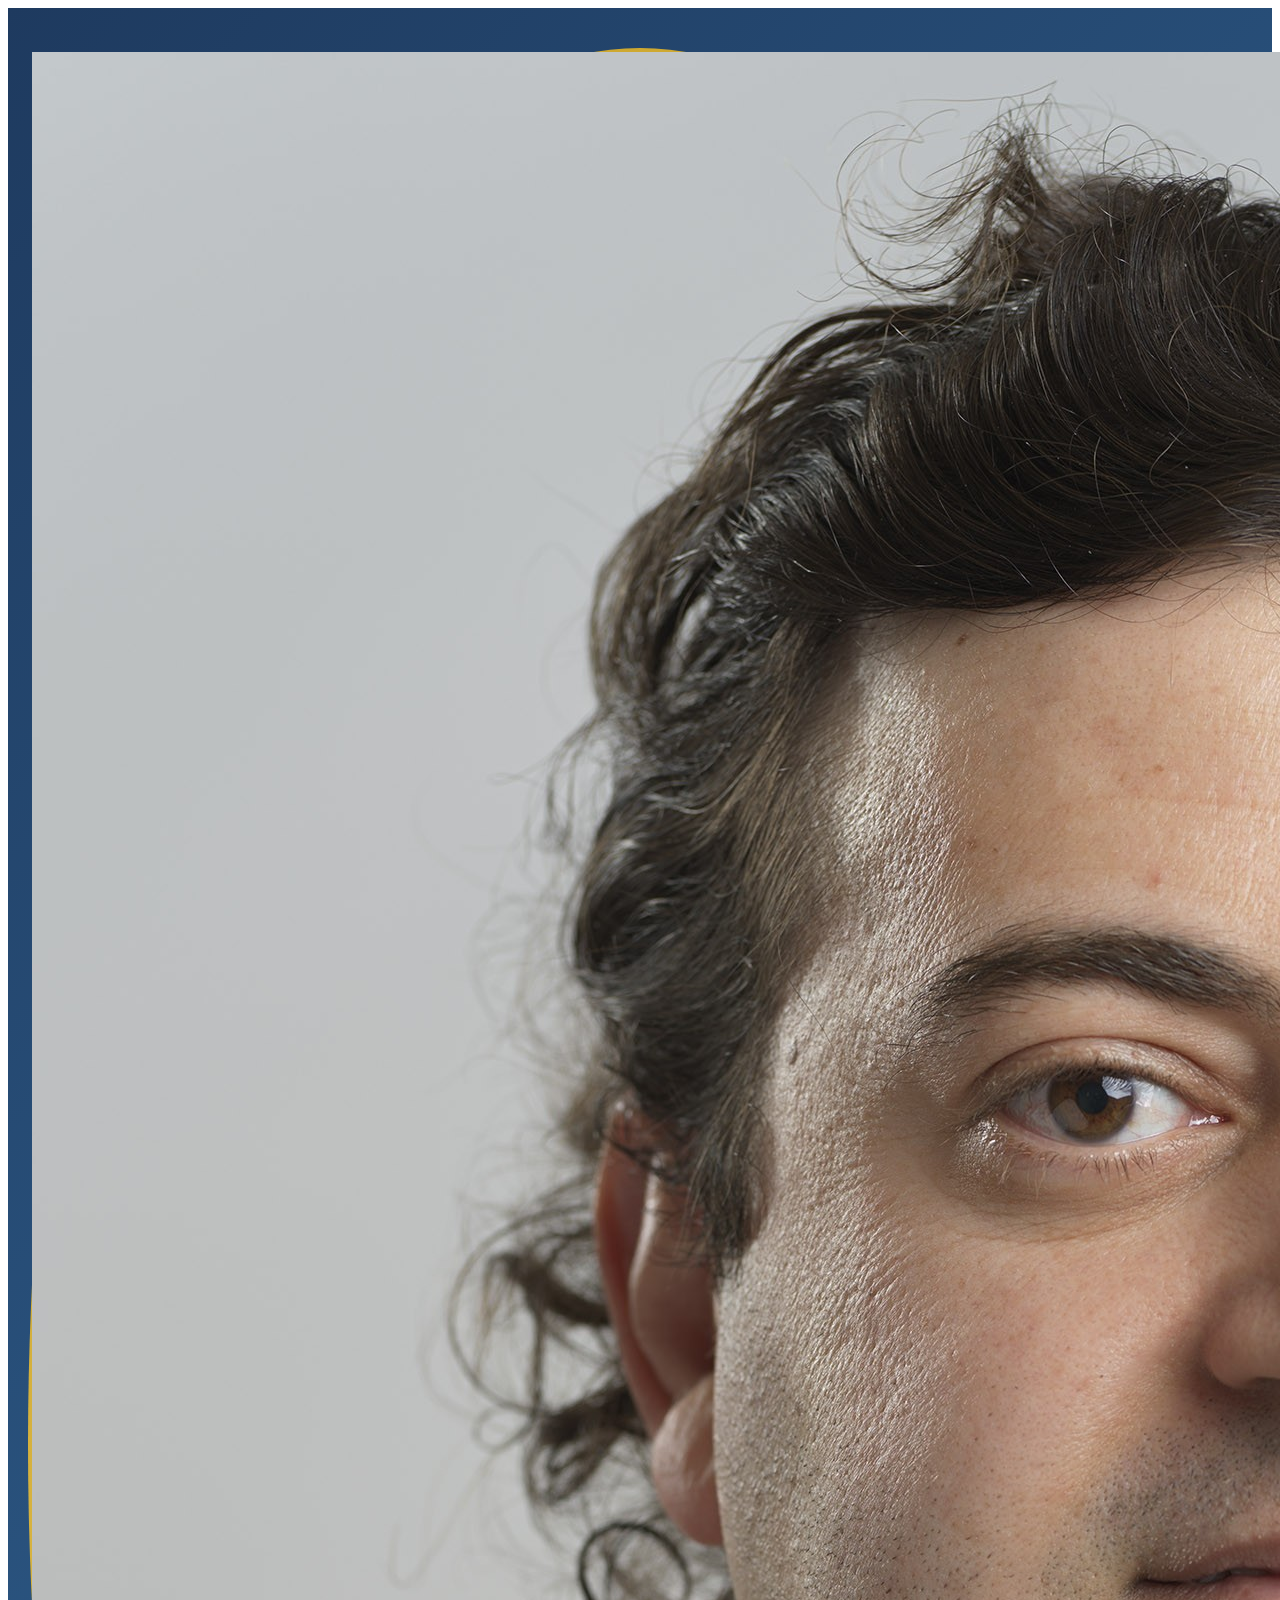
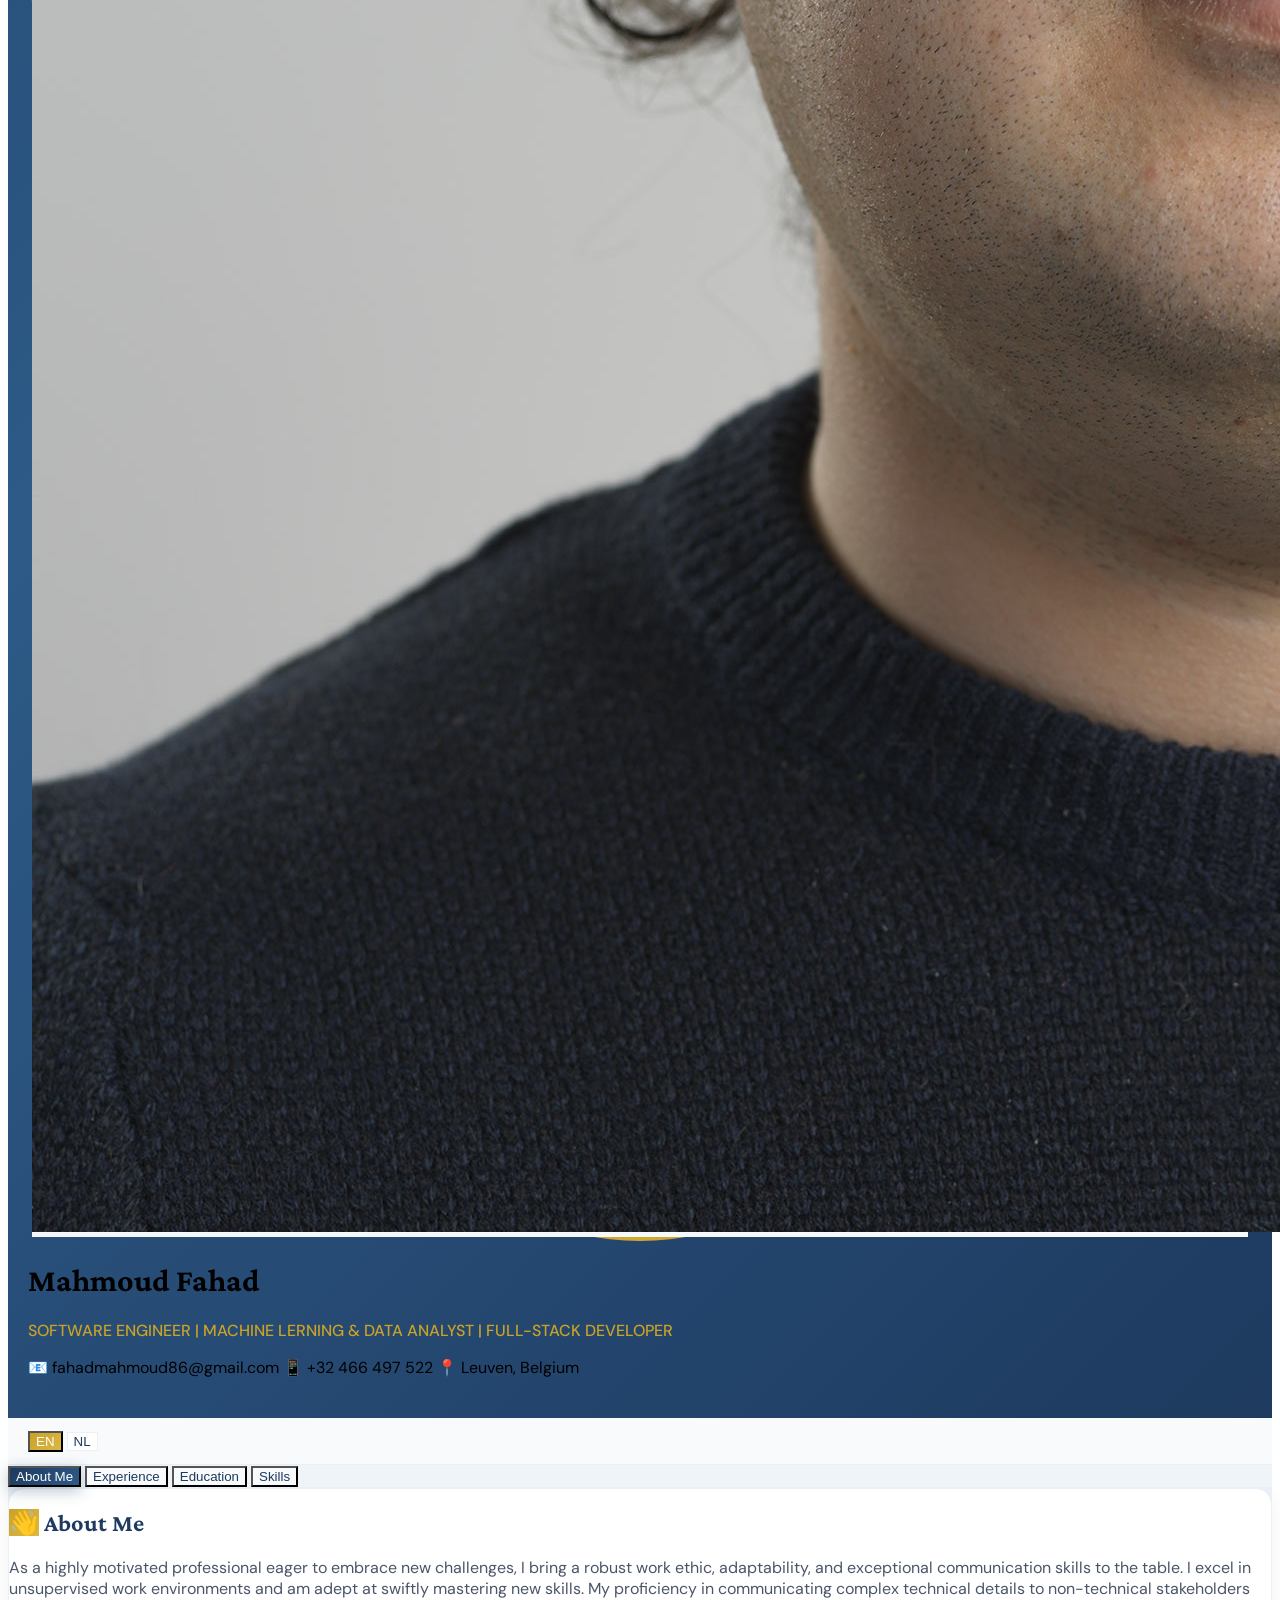
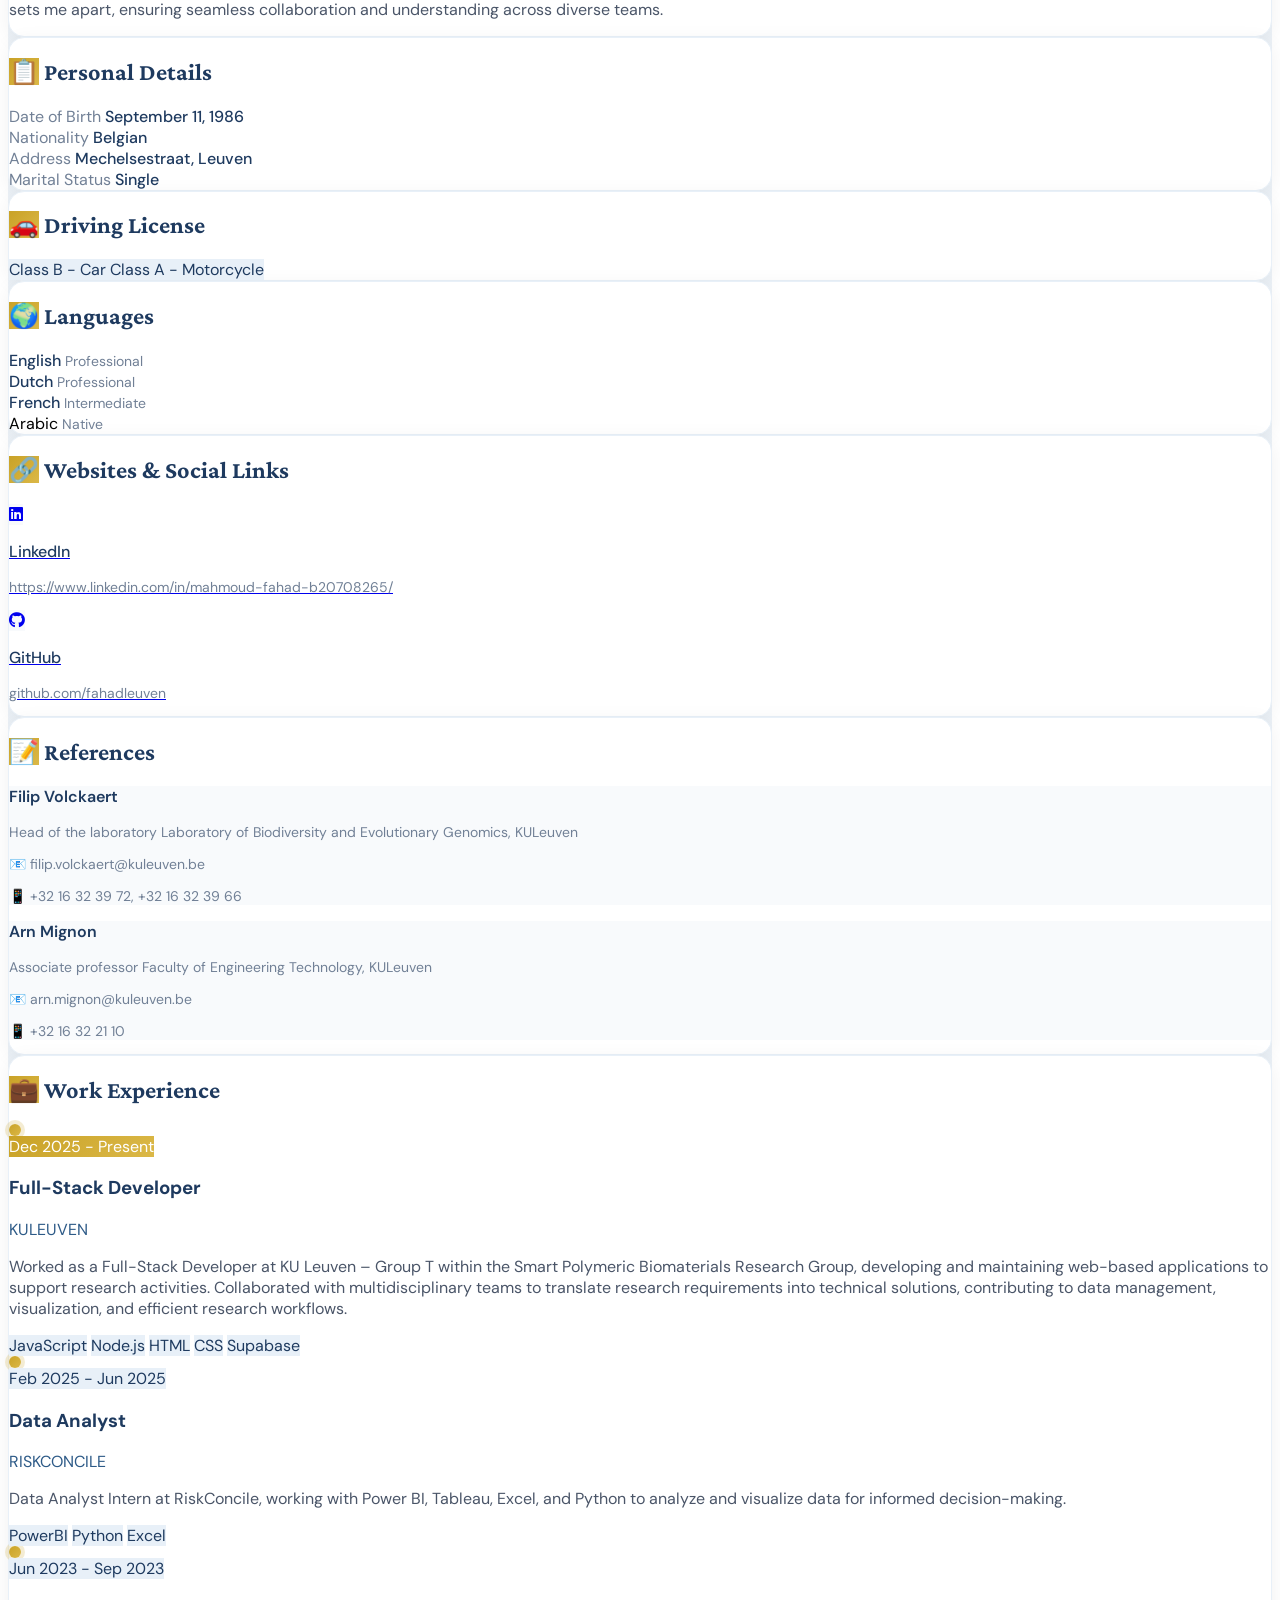
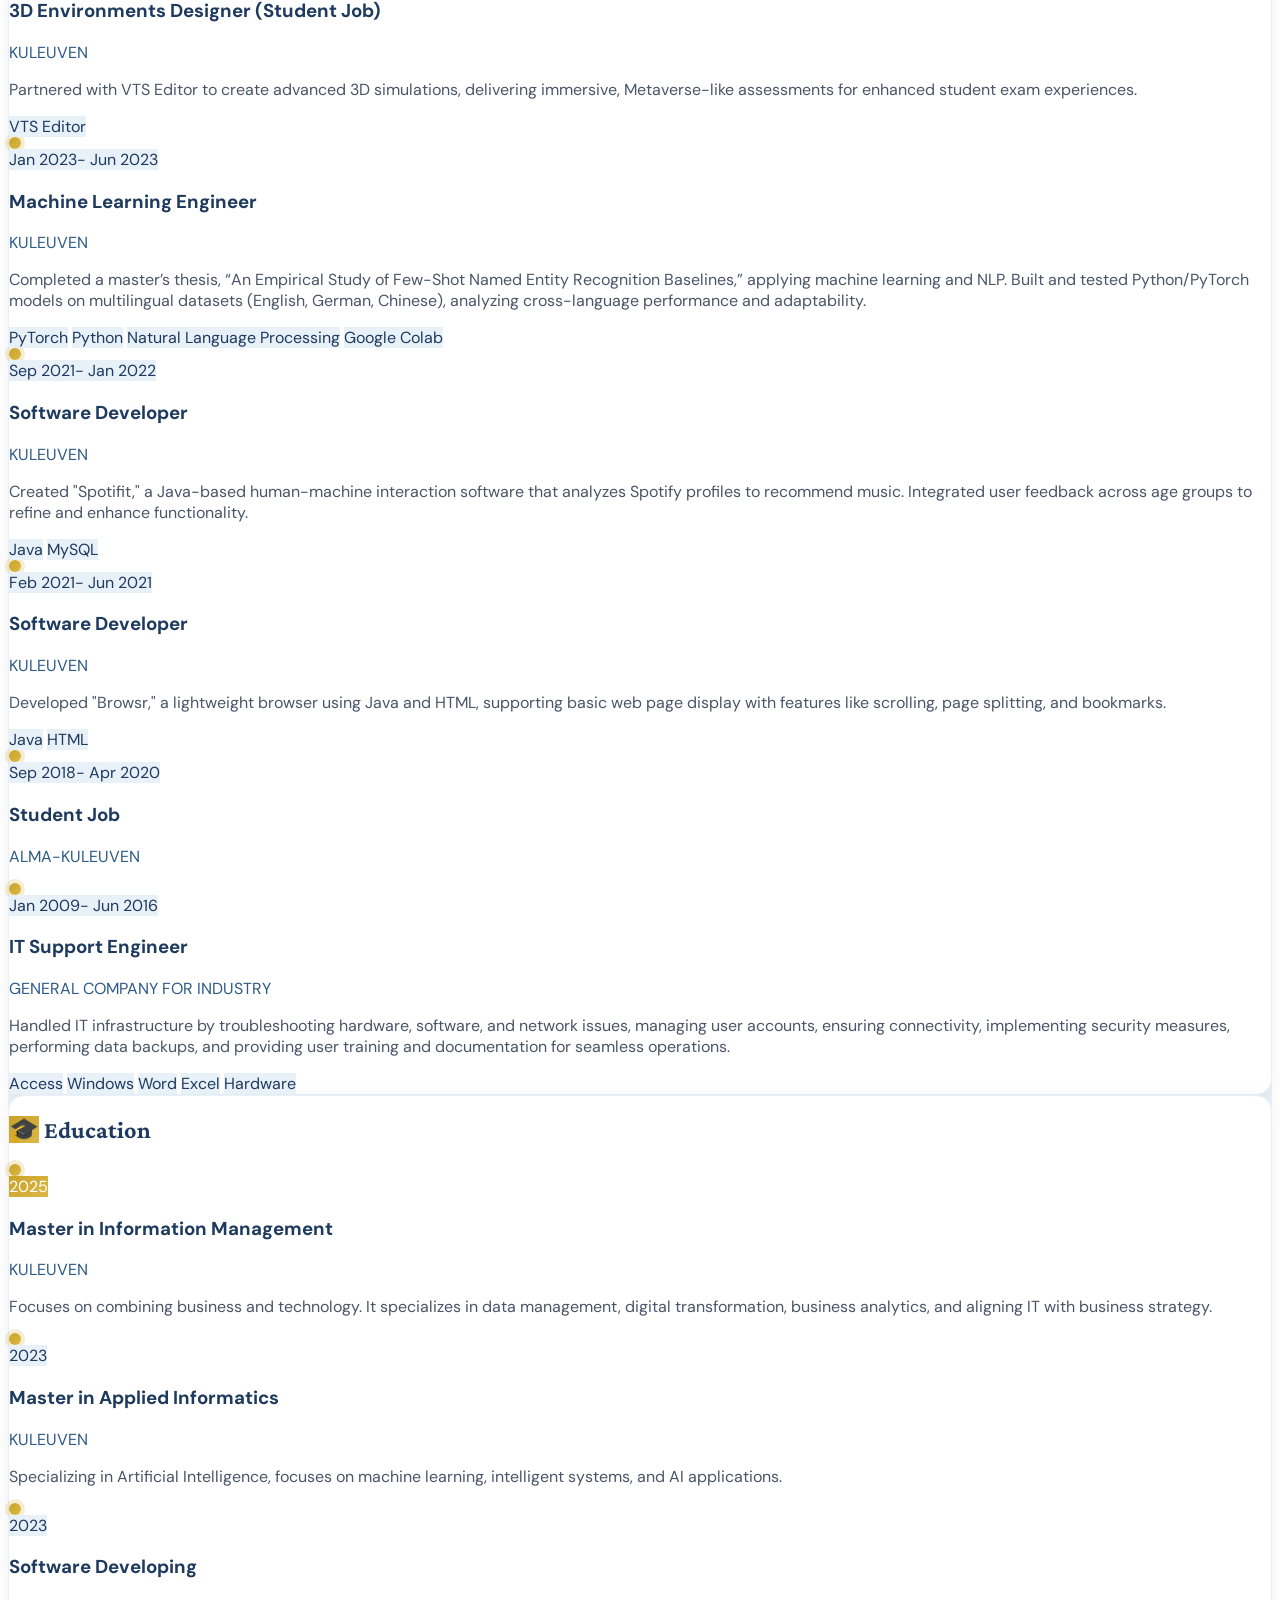
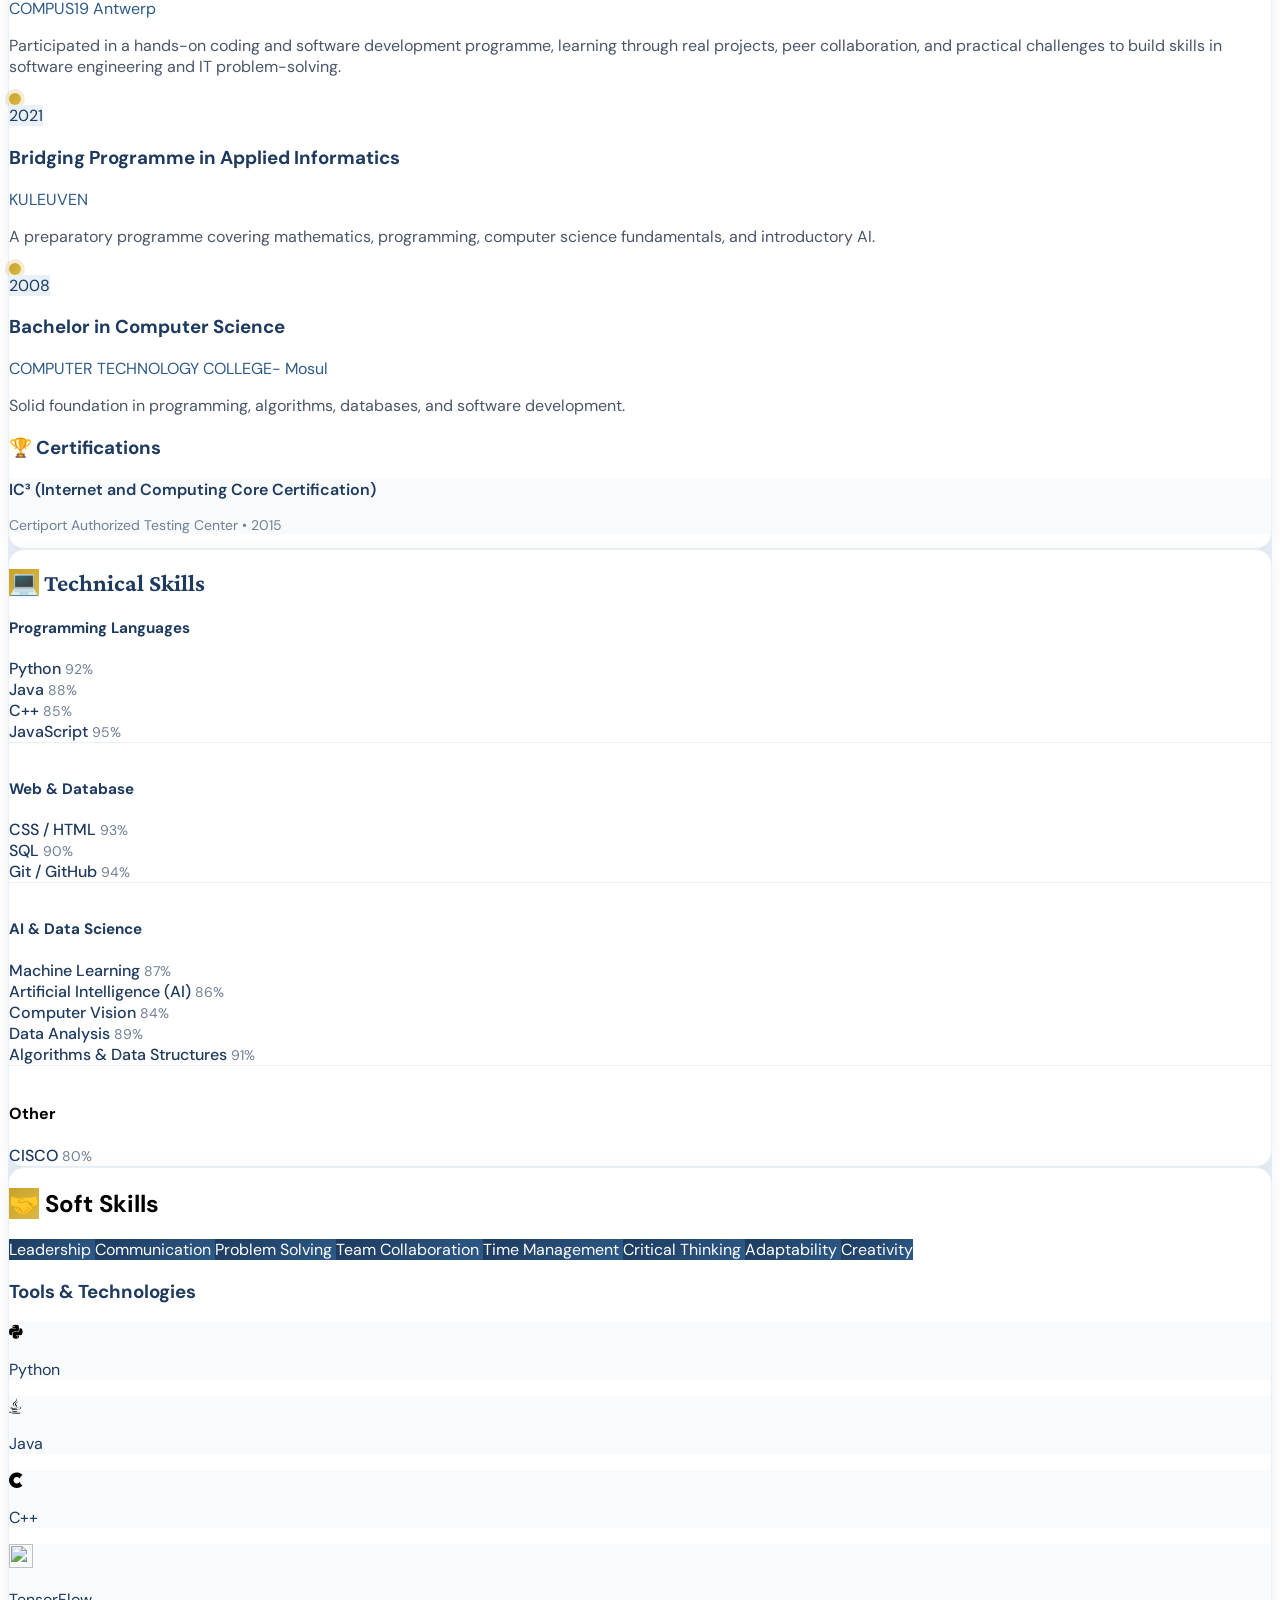
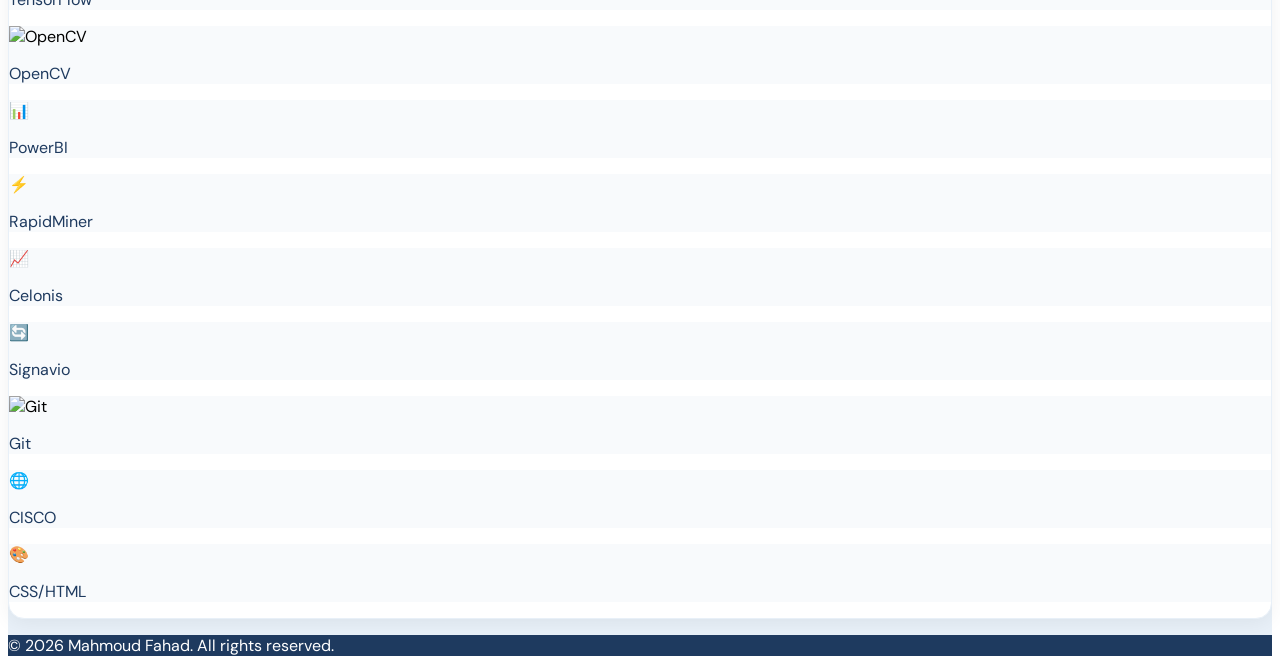
==== index.html @ dcaeb008 "name changed" ====
<!doctype html>
<html lang="en" class="h-full">
 <head>
  <meta charset="UTF-8">
  <meta name="viewport" content="width=device-width, initial-scale=1.0">
  <title>Mahmoud Fahad- CV</title>
  <script src="https://cdn.tailwindcss.com/3.4.17"></script>
  <!-- <script src="/_sdk/element_sdk.js"></script> -->
  <link href="https://cdnjs.cloudflare.com/ajax/libs/font-awesome/6.4.0/css/all.min.css" rel="stylesheet">
  <link rel="stylesheet" href="https://cdnjs.cloudflare.com/ajax/libs/font-awesome/6.5.0/css/all.min.css">
  <link href="https://fonts.googleapis.com/css2?family=Crimson+Pro:wght@400;500;600;700&amp;family=DM+Sans:wght@400;500;600;700&amp;display=swap" rel="stylesheet">
  <style>
    .tab-active {
      background: linear-gradient(135deg, #1e3a5f 0%, #2d5a87 100%);
      color: white;
      box-shadow: 0 4px 15px rgba(30, 58, 95, 0.3);
    }
    .tab-inactive {
      background: #f8fafc;
      color: #1e3a5f;
    }
    .tab-inactive:hover {
      background: #e8f0f8;
    }
    .section-card {
      background: white;
      border-radius: 16px;
      box-shadow: 0 4px 20px rgba(0, 0, 0, 0.06);
      border: 1px solid #e8f0f8;
    }
    .timeline-dot {
      width: 12px;
      height: 12px;
      background: linear-gradient(135deg, #c9a227 0%, #dbb847 100%);
      border-radius: 50%;
      box-shadow: 0 0 0 4px rgba(201, 162, 39, 0.2);
    }
    .skill-bar {
      background: linear-gradient(90deg, #1e3a5f 0%, #2d5a87 100%);
      border-radius: 10px;
      transition: width 0.8s ease;
    }
    .profile-ring {
      background: linear-gradient(135deg, #c9a227 0%, #dbb847 50%, #c9a227 100%);
      padding: 4px;
      border-radius: 50%;
    }
  </style>
  <style>body { box-sizing: border-box; }</style>
  <!-- <script src="/_sdk/data_sdk.js" type="text/javascript"></script> -->
 </head>
 <body class="h-full" style="font-family: 'DM Sans', sans-serif;">
  <div id="app-wrapper" class="h-full w-full overflow-auto" style="background: linear-gradient(180deg, #f0f4f8 0%, #e8f0f8 100%);">
   <!-- Header Section -->
   <header class="w-full" style="background: linear-gradient(135deg, #1e3a5f 0%, #2d5a87 50%, #1e3a5f 100%); padding: 40px 20px;">
    <div class="max-w-5xl mx-auto flex flex-col md:flex-row items-center gap-8">
     <!-- Profile Picture -->
     <div class="profile-ring flex-shrink-0">
      <div id="profile-picture" class="w-44 h-44 rounded-full flex items-center justify-center text-5xl" style="background: linear-gradient(135deg, #e8f0f8 0%, #f8fafc 100%);">
       <img src="images/Mahmoud Fahad.jpg" alt="Profile Picture" class="w-44 h-44 object-cover rounded-full">
      </div>
     </div><!-- Name and Title -->
     <div class="text-center md:text-left">
      <h1 id="display-name" class="text-4xl md:text-5xl font-bold text-white mb-2" style="font-family: 'Crimson Pro', serif;">Mahmoud Fahad</h1>
      <p id="display-title" class="text-xl" style="color: #c9a227; font-weight: 500;">SOFTWARE ENGINEER | MACHINE LERNING & DATA
ANALYST | FULL-STACK DEVELOPER</p>
      <div class="flex flex-wrap justify-center md:justify-start gap-4 mt-4">
       <span class="flex items-center gap-2 text-white/80 text-sm"> <span>📧</span> fahadmahmoud86@gmail.com </span> <span class="flex items-center gap-2 text-white/80 text-sm"> <span>📱</span> +32 466 497 522 </span> <span class="flex items-center gap-2 text-white/80 text-sm"> <span>📍</span> Leuven, Belgium </span>
      </div>
     </div>
    </div>
   </header><!-- Language Selector -->
   <div class="w-full" style="background: #f8fafc; padding: 12px 20px; border-bottom: 1px solid #e8f0f8;">
    <div class="max-w-5xl mx-auto flex justify-end gap-2">
     <button onclick="setLanguage('en')" id="lang-en" class="px-3 py-1 rounded-full text-xs font-semibold transition-all" style="background: linear-gradient(135deg, #c9a227 0%, #dbb847 100%); color: white;"> EN </button> <button onclick="setLanguage('nl')" id="lang-nl" class="px-3 py-1 rounded-full text-xs font-semibold transition-all" style="background: white; color: #1e3a5f; border: 1px solid #e8f0f8;"> NL </button>
    </div>
   </div>
   <nav class="w-full sticky top-0 z-10" style="background: rgba(240, 244, 248, 0.95); backdrop-filter: blur(10px); border-bottom: 1px solid #e8f0f8;">
    <div class="max-w-5xl mx-auto px-4 py-3">
     <div class="flex flex-wrap justify-center gap-2">
      <button onclick="showTab('about')" id="tab-about" class="tab-active px-4 py-2 rounded-full text-sm font-semibold transition-all duration-300"><span class="tab-text">About Me</span></button> <button onclick="showTab('experience')" id="tab-experience" class="tab-inactive px-4 py-2 rounded-full text-sm font-semibold transition-all duration-300"><span class="tab-text">Experience</span></button> <button onclick="showTab('education')" id="tab-education" class="tab-inactive px-4 py-2 rounded-full text-sm font-semibold transition-all duration-300"><span class="tab-text">Education</span></button> <button onclick="showTab('skills')" id="tab-skills" class="tab-inactive px-4 py-2 rounded-full text-sm font-semibold transition-all duration-300"><span class="tab-text">Skills</span></button>
     </div>
    </div>
   </nav><!-- Main Content -->
   <main class="max-w-5xl mx-auto px-4 py-8">
    <!-- About Me Tab -->
    <div id="content-about" class="tab-content">
     <div class="grid md:grid-cols-2 gap-6">
      <!-- About Me Card -->
      <div class="section-card p-6">
       <h2 class="text-2xl font-bold mb-4 flex items-center gap-3" style="color: #1e3a5f; font-family: 'Crimson Pro', serif;"><span class="w-10 h-10 rounded-full flex items-center justify-center text-lg" style="background: linear-gradient(135deg, #c9a227 0%, #dbb847 100%);">👋</span> <span data-translate="aboutMeHeading">About Me</span></h2>
       <p id="display-about" data-translate="aboutParagraph" class="leading-relaxed" style="color: #4a5568;">As a highly motivated
professional eager to
embrace new
challenges, I bring a
robust work ethic,
adaptability, and
exceptional
communication skills
to the table. I excel
in unsupervised work
environments and am
adept at swiftly
mastering new skills.
My proficiency in
communicating complex
technical details to
non-technical
stakeholders sets me
apart, ensuring
seamless
collaboration and
understanding across
diverse teams.</p>
      </div><!-- Personal Details Card -->
      <div class="section-card p-6">
       <h2 class="text-2xl font-bold mb-4 flex items-center gap-3" style="color: #1e3a5f; font-family: 'Crimson Pro', serif;"><span class="w-10 h-10 rounded-full flex items-center justify-center text-lg" style="background: linear-gradient(135deg, #c9a227 0%, #dbb847 100%);">📋</span> <span data-translate="personalDetails">Personal Details</span></h2>
       <div class="space-y-3">
        <div class="flex justify-between py-2 border-b" style="border-color: #e8f0f8;">
         <span style="color: #718096;" data-translate="dateOfBirth">Date of Birth</span> <span style="color: #1e3a5f; font-weight: 500;">September 11, 1986</span>
        </div>
        <div class="flex justify-between py-2 border-b" style="border-color: #e8f0f8;">
         <span style="color: #718096;" data-translate="nationality">Nationality</span> <span data-translate="belgian" style="color: #1e3a5f; font-weight: 500;">Belgian</span>
        </div>
        <div class="flex justify-between py-2 border-b" style="border-color: #e8f0f8;">
         <span style="color: #718096;" data-translate="address">Address</span> <span style="color: #1e3a5f; font-weight: 500;">Mechelsestraat, Leuven</span>
        </div>
        <div class="flex justify-between py-2">
         <span style="color: #718096;" data-translate="maritalStatus">Marital Status</span> <span data-translate="single" style="color: #1e3a5f; font-weight: 500;">Single</span>
        </div>
       </div>
      </div><!-- Driving License Card -->
      <div class="section-card p-6">
       <h2 class="text-2xl font-bold mb-4 flex items-center gap-3" style="color: #1e3a5f; font-family: 'Crimson Pro', serif;"><span class="w-10 h-10 rounded-full flex items-center justify-center text-lg" style="background: linear-gradient(135deg, #c9a227 0%, #dbb847 100%);">🚗</span> <span data-translate="drivingLicense">Driving License</span></h2>
       <div class="flex flex-wrap gap-3">
        <span class="px-4 py-2 rounded-full text-sm font-medium" style="background: #e8f0f8; color: #1e3a5f;" data-translate="classB"> Class B - Car </span> <span class="px-4 py-2 rounded-full text-sm font-medium" style="background: #e8f0f8; color: #1e3a5f;" data-translate="classA"> Class A - Motorcycle </span>
       </div>
      </div><!-- Languages Card -->
      <div class="section-card p-6">
       <h2 class="text-2xl font-bold mb-4 flex items-center gap-3" style="color: #1e3a5f; font-family: 'Crimson Pro', serif;"><span class="w-10 h-10 rounded-full flex items-center justify-center text-lg" style="background: linear-gradient(135deg, #c9a227 0%, #dbb847 100%);">🌍</span> <span data-translate="languages">Languages</span></h2>
       <div class="space-y-4">
        <div>
         <div class="flex justify-between mb-1">
          <span data-translate="english" style="color: #1e3a5f; font-weight: 500;">English</span> <span style="color: #718096; font-size: 0.875rem;" data-translate="professional">Professional</span>
         </div>
         <div class="w-full h-2 rounded-full" style="background: #e8f0f8;">
          <div class="skill-bar h-full" style="width: 100%;"></div>
         </div>
        </div>
        <div>
         <div class="flex justify-between mb-1">
          <span data-translate="dutch" style="color: #1e3a5f; font-weight: 500;">Dutch</span> <span style="color: #718096; font-size: 0.875rem;" data-translate="professional">Professional</span>
         </div>
         <div class="w-full h-2 rounded-full" style="background: #e8f0f8;">
          <div class="skill-bar h-full" style="width: 100%;"></div>
         </div>
        </div>
        <div>
         <div class="flex justify-between mb-1">
          <span data-translate="french" style="color: #1e3a5f; font-weight: 500;">French</span> <span style="color: #718096; font-size: 0.875rem;" data-translate="intermediate">Intermediate</span>
         </div>
         <div class="w-full h-2 rounded-full" style="background: #e8f0f8;">
          <div class="skill-bar h-full" style="width: 60%;"></div>
         </div>
        </div>
        <div>
         <div class="flex justify-between mb-1">
          <span data-translate="arabic"="color: #1e3a5f; font-weight: 500;">Arabic</span> <span style="color: #718096; font-size: 0.875rem;" data-translate="native">Native</span>
         </div>
         <div class="w-full h-2 rounded-full" style="background: #e8f0f8;">
          <div class="skill-bar h-full" style="width: 100%;"></div>
         </div>
        </div>
       </div>
      </div><!-- Social Links Card -->
      <div class="section-card p-6">
       <h2 class="text-2xl font-bold mb-4 flex items-center gap-3" style="color: #1e3a5f; font-family: 'Crimson Pro', serif;"><span class="w-10 h-10 rounded-full flex items-center justify-center text-lg" style="background: linear-gradient(135deg, #c9a227 0%, #dbb847 100%);">🔗</span> <span data-translate="websites">Websites &amp; Social Links</span></h2>
       <div class="space-y-3">
        <a href="https://www.linkedin.com/in/mahmoud-fahad-b20708265/" class="flex items-center gap-3 p-3 rounded-lg transition-all hover:translate-x-2" style="background: #f8fafc;"> <span class="text-2xl"><i class="fa-brands fa-linkedin"></i></span>
         <div>
          <p style="color: #1e3a5f; font-weight: 500;" data-translate="linkedin">LinkedIn</p>
           <p style="color: #718096; font-size: 0.875rem;">https://www.linkedin.com/in/mahmoud-fahad-b20708265/</p>
         </div><a href="https://github.com/fahadleuven" class="flex items-center gap-3 p-3 rounded-lg transition-all hover:translate-x-2" style="background: #f8fafc;"> <span class="text-2xl"><i class="fa-brands fa-github"></i></span>
         <div>
          <p style="color: #1e3a5f; font-weight: 500;" data-translate="github">GitHub</p>
          <p style="color: #718096; font-size: 0.875rem;">github.com/fahadleuven</p>
         </div></a> 
         <!-- <a href="#" class="flex items-center gap-3 p-3 rounded-lg transition-all hover:translate-x-2" style="background: #f8fafc;"> <span class="text-2xl">🌐</span>
         <div>
          <p style="color: #1e3a5f; font-weight: 500;" data-translate="portfolio">Portfolio</p>
          <p style="color: #718096; font-size: 0.875rem;">www.yourportfolio.com</p>
         </div></a> -->
       </div>
      </div><!-- References Card -->
      <div class="section-card p-6">
       <h2 class="text-2xl font-bold mb-4 flex items-center gap-3" style="color: #1e3a5f; font-family: 'Crimson Pro', serif;"><span class="w-10 h-10 rounded-full flex items-center justify-center text-lg" style="background: linear-gradient(135deg, #c9a227 0%, #dbb847 100%);">📝</span> <span data-translate="references">References</span></h2>
       <div class="space-y-4">
        <div class="p-4 rounded-lg" style="background: #f8fafc;">
         <p style="color: #1e3a5f; font-weight: 600;">Filip Volckaert</p>
         <p style="color: #718096; font-size: 0.875rem;">Head of the laboratory
Laboratory of Biodiversity and Evolutionary Genomics, KULeuven</p>
         <p style="color: #718096; font-size: 0.875rem;">📧 filip.volckaert@kuleuven.be</p>
         <p style="color: #718096; font-size: 0.875rem;">📱  +32 16 32 39 72, +32 16 32 39 66</p>
        </div>
        <div class="p-4 rounded-lg" style="background: #f8fafc;">
         <p style="color: #1e3a5f; font-weight: 600;">Arn Mignon</p>
         <p style="color: #718096; font-size: 0.875rem;">Associate professor Faculty of Engineering Technology, KULeuven</p>
         <p style="color: #718096; font-size: 0.875rem;">📧 arn.mignon@kuleuven.be</p>
         <p style="color: #718096; font-size: 0.875rem;">📱 +32 16 32 21 10</p>
        </div>
       </div>
      </div>
     </div>
    </div>
    <!-- Experience Tab -->
<div id="content-experience" class="tab-content hidden">
  <div class="section-card p-6">

    <h2 class="text-2xl font-bold mb-6 flex items-center gap-3" 
        style="color: #1e3a5f; font-family: 'Crimson Pro', serif;">
      <span class="w-10 h-10 rounded-full flex items-center justify-center text-lg" 
            style="background: linear-gradient(135deg, #c9a227 0%, #dbb847 100%);">💼</span>
      <span data-translate="workExperience">Work Experience</span>
    </h2>

    <div class="space-y-8">

      <!-- Experience Item 1 -->
      <div class="relative pl-8 border-l-2" style="border-color: #e8f0f8;">
        <div class="timeline-dot absolute -left-[7px] top-0"></div>

        <div class="mb-2">
          <span data-translate="present"="px-3 py-1 rounded-full text-xs font-medium"
                style="background: linear-gradient(135deg, #c9a227 0%, #dbb847 100%); color: white;">
            Dec 2025 - Present
          </span>
        </div>

        <h3 class="text-xl font-bold" style="color: #1e3a5f;">Full-Stack Developer</h3>
        <p class="font-medium mb-2" style="color: #2d5a87;">KULEUVEN</p>

        <p class="leading-relaxed" data-translate="experience1" style="color: #4a5568;">
          Worked as a Full-Stack Developer at KU Leuven – Group T within the Smart
          Polymeric Biomaterials Research Group, developing and maintaining
          web-based applications to support research activities. Collaborated
          with multidisciplinary teams to translate research requirements into
          technical solutions, contributing to data management, visualization,
          and efficient research workflows.
        </p>

        <div class="flex flex-wrap gap-2 mt-3">
          <span class="px-3 py-1 rounded-full text-xs" style="background:#e8f0f8;color:#1e3a5f;">JavaScript</span>
          <span class="px-3 py-1 rounded-full text-xs" style="background:#e8f0f8;color:#1e3a5f;">Node.js</span>
          <span class="px-3 py-1 rounded-full text-xs" style="background:#e8f0f8;color:#1e3a5f;">HTML</span>
          <span class="px-3 py-1 rounded-full text-xs" style="background:#e8f0f8;color:#1e3a5f;">CSS</span>
          <span class="px-3 py-1 rounded-full text-xs" style="background:#e8f0f8;color:#1e3a5f;">Supabase</span>
        </div>
      </div>

      <!-- Experience Item 2 -->
      <div class="relative pl-8 border-l-2" style="border-color: #e8f0f8;">
        <div class="timeline-dot absolute -left-[7px] top-0"></div>

        <div class="mb-2">
          <span class="px-3 py-1 rounded-full text-xs font-medium"
                style="background:#e8f0f8;color:#1e3a5f;">
            Feb 2025 - Jun 2025
          </span>
        </div>

        <h3 class="text-xl font-bold" style="color: #1e3a5f;">Data Analyst</h3>
        <p class="font-medium mb-2" style="color: #2d5a87;">RISKCONCILE</p>

        <p class="leading-relaxed" data-translate="experience2" style="color: #4a5568;">
          Data Analyst Intern at RiskConcile, working with Power BI, Tableau,
          Excel, and Python to analyze and visualize data for informed
          decision-making.
        </p>

        <div class="flex flex-wrap gap-2 mt-3">
          <span class="px-3 py-1 rounded-full text-xs" style="background:#e8f0f8;color:#1e3a5f;">PowerBI</span>
          <span class="px-3 py-1 rounded-full text-xs" style="background:#e8f0f8;color:#1e3a5f;">Python</span>
          <span class="px-3 py-1 rounded-full text-xs" style="background:#e8f0f8;color:#1e3a5f;">Excel</span>
        </div>
      </div>

      <!-- Experience Item 3 -->
      <div class="relative pl-8 border-l-2" style="border-color: #e8f0f8;">
        <div class="timeline-dot absolute -left-[7px] top-0"></div>

        <div class="mb-2">
          <span class="px-3 py-1 rounded-full text-xs font-medium"
                style="background:#e8f0f8;color:#1e3a5f;">
            Jun 2023 - Sep 2023
          </span>
        </div>

        <h3 class="text-xl font-bold" style="color: #1e3a5f;">
          3D Environments Designer (Student Job)
        </h3>
        <p class="font-medium mb-2" style="color: #2d5a87;">KULEUVEN</p>

        <p class="leading-relaxed" data-translate="experience3" style="color: #4a5568;">
          Partnered with VTS Editor to create advanced 3D simulations,
          delivering immersive, Metaverse-like assessments for enhanced
          student exam experiences.
        </p>

        <div class="flex flex-wrap gap-2 mt-3">
          <span class="px-3 py-1 rounded-full text-xs" style="background:#e8f0f8;color:#1e3a5f;">VTS Editor</span>
        </div>
      </div>

      <!-- Experience Item 4 -->
      <div class="relative pl-8 border-l-2" style="border-color: #e8f0f8;">
        <div class="timeline-dot absolute -left-[7px] top-0"></div>

        <div class="mb-2">
          <span class="px-3 py-1 rounded-full text-xs font-medium"
                style="background:#e8f0f8;color:#1e3a5f;">
            Jan 2023- Jun 2023
          </span>
        </div>

        <h3 class="text-xl font-bold" style="color: #1e3a5f;">Machine Learning Engineer</h3>
        <p class="font-medium mb-2" style="color: #2d5a87;">KULEUVEN</p>

        <p class="leading-relaxed" data-translate="experience4" style="color: #4a5568;">
          Completed a master’s thesis, “An
Empirical Study of Few-Shot Named Entity
Recognition Baselines,” applying machine
learning and NLP. Built and tested
Python/PyTorch models on multilingual
datasets (English, German, Chinese),
analyzing cross-language performance and
adaptability.
        </p>

        <div class="flex flex-wrap gap-2 mt-3">
          <span class="px-3 py-1 rounded-full text-xs" style="background:#e8f0f8;color:#1e3a5f;">PyTorch</span>
          <span class="px-3 py-1 rounded-full text-xs" style="background:#e8f0f8;color:#1e3a5f;">Python</span>
          <span class="px-3 py-1 rounded-full text-xs" style="background:#e8f0f8;color:#1e3a5f;">Natural Language Processing</span>
          <span class="px-3 py-1 rounded-full text-xs" style="background:#e8f0f8;color:#1e3a5f;">Google Colab</span>
        </div>
      </div>

       <!-- Experience Item 5 -->
      <div class="relative pl-8 border-l-2" style="border-color: #e8f0f8;">
        <div class="timeline-dot absolute -left-[7px] top-0"></div>

        <div class="mb-2">
          <span class="px-3 py-1 rounded-full text-xs font-medium"
                style="background:#e8f0f8;color:#1e3a5f;">
            Sep 2021- Jan 2022
          </span>
        </div>

        <h3 class="text-xl font-bold" style="color: #1e3a5f;">Software Developer</h3>
        <p class="font-medium mb-2" style="color: #2d5a87;">KULEUVEN</p>

        <p class="leading-relaxed"data-translate="experience5" style="color: #4a5568;">
          Created "Spotifit," a Java-based human-machine interaction software that
analyzes Spotify profiles to recommend
music. Integrated user feedback across
age groups to refine and enhance
functionality.
        </p>

        <div class="flex flex-wrap gap-2 mt-3">
          <span class="px-3 py-1 rounded-full text-xs" style="background:#e8f0f8;color:#1e3a5f;">Java</span>
         
          <span class="px-3 py-1 rounded-full text-xs" style="background:#e8f0f8;color:#1e3a5f;">MySQL</span>
        </div>
      </div>
      <!-- Experience Item 6 -->
      <div class="relative pl-8 border-l-2" style="border-color: #e8f0f8;">
        <div class="timeline-dot absolute -left-[7px] top-0"></div>

        <div class="mb-2">
          <span class="px-3 py-1 rounded-full text-xs font-medium"
                style="background:#e8f0f8;color:#1e3a5f;">
            Feb 2021- Jun 2021
          </span>
        </div>

        <h3 class="text-xl font-bold" style="color: #1e3a5f;">Software Developer</h3>
        <p class="font-medium mb-2" style="color: #2d5a87;">KULEUVEN</p>

        <p class="leading-relaxed" data-translate="experience6" style="color: #4a5568;">
         Developed "Browsr," a lightweight
browser using Java and HTML, supporting
basic web page display with features
like scrolling, page splitting, and
bookmarks.
        </p>

        <div class="flex flex-wrap gap-2 mt-3">
          <span class="px-3 py-1 rounded-full text-xs" style="background:#e8f0f8;color:#1e3a5f;">Java</span>
          <span class="px-3 py-1 rounded-full text-xs" style="background:#e8f0f8;color:#1e3a5f;">HTML</span>
        </div>
      </div>

       <!-- Experience Item 7 -->
      <div class="relative pl-8 border-l-2" style="border-color: #e8f0f8;">
        <div class="timeline-dot absolute -left-[7px] top-0"></div>

        <div class="mb-2">
          <span class="px-3 py-1 rounded-full text-xs font-medium"
                style="background:#e8f0f8;color:#1e3a5f;">
            Sep 2018- Apr 2020
          </span>
        </div>

        <h3 class="text-xl font-bold" style="color: #1e3a5f;">Student Job</h3>
        <p class="font-medium mb-2" style="color: #2d5a87;">ALMA-KULEUVEN</p>

        <p class="leading-relaxed" style="color: #4a5568;">
         
        </p>

        
      </div>
<!-- Experience Item 8 -->
      <div class="relative pl-8 border-l-2" style="border-color: #e8f0f8;">
        <div class="timeline-dot absolute -left-[7px] top-0"></div>

        <div class="mb-2">
          <span class="px-3 py-1 rounded-full text-xs font-medium"
                style="background:#e8f0f8;color:#1e3a5f;">
            Jan 2009- Jun 2016
          </span>
        </div>

        <h3 class="text-xl font-bold" style="color: #1e3a5f;">IT Support Engineer</h3>
        <p class="font-medium mb-2" style="color: #2d5a87;">GENERAL COMPANY
FOR INDUSTRY</p>

        <p class="leading-relaxed" data-translate="experience7" style="color: #4a5568;">
         Handled IT infrastructure by
troubleshooting hardware, software, and
network issues, managing user accounts,
ensuring connectivity, implementing
security measures, performing data
backups, and providing user training and
documentation for seamless operations.
        </p>

        <div class="flex flex-wrap gap-2 mt-3">
          <span class="px-3 py-1 rounded-full text-xs" style="background:#e8f0f8;color:#1e3a5f;">Access</span>
          <span class="px-3 py-1 rounded-full text-xs" style="background:#e8f0f8;color:#1e3a5f;">Windows</span>
          <span class="px-3 py-1 rounded-full text-xs" style="background:#e8f0f8;color:#1e3a5f;">Word</span>
          <span class="px-3 py-1 rounded-full text-xs" style="background:#e8f0f8;color:#1e3a5f;">Excel</span>
           <span class="px-3 py-1 rounded-full text-xs" style="background:#e8f0f8;color:#1e3a5f;">Hardware</span>

        </div>
      </div>


    </div> <!-- END space-y-8 -->

  </div>
</div>
   <!-- Education Tab -->
    <div id="content-education" class="tab-content hidden">
     <div class="section-card p-6">
      <h2 class="text-2xl font-bold mb-6 flex items-center gap-3" style="color: #1e3a5f; font-family: 'Crimson Pro', serif;"><span class="w-10 h-10 rounded-full flex items-center justify-center text-lg" style="background: linear-gradient(135deg, #c9a227 0%, #dbb847 100%);">🎓</span> <span data-translate="educationHeading">Education</span></h2>
      <div class="space-y-8">
       <!-- Education Item 1 -->
       <div class="relative pl-8 border-l-2" style="border-color: #e8f0f8;">
        <div class="timeline-dot absolute -left-[7px] top-0"></div>
        <div class="mb-2">
         <span class="px-3 py-1 rounded-full text-xs font-medium" style="background: linear-gradient(135deg, #c9a227 0%, #dbb847 100%); color: white;"> 2025 </span>
        </div>
        <h3 class="text-xl font-bold" data-translate="master1title" style="color: #1e3a5f;">Master in Information Management</h3>
        <p class="font-medium mb-2" style="color: #2d5a87;">KULEUVEN</p>
        <p style="color: #4a5568;" data-translate="summrymaster1" class="leading-relaxed">Focuses on combining business and technology. It specializes in data management, digital transformation, business analytics, and aligning IT with business strategy.</p>
        
       </div>
       <!-- Education Item 2 -->
       <div class="relative pl-8 border-l-2" style="border-color: #e8f0f8;">
        <div class="timeline-dot absolute -left-[7px] top-0"></div>
        <div class="mb-2">
         <span class="px-3 py-1 rounded-full text-xs font-medium" style="background: #e8f0f8; color: #1e3a5f;"> 2023 </span>
        </div>
        <h3 class="text-xl font-bold" data-translate="master2title" style="color: #1e3a5f;">Master in Applied Informatics</h3>
        <p class="font-medium mb-2" style="color: #2d5a87;">KULEUVEN</p>
        <p style="color: #4a5568;" data-translate="summrymaster2" class="leading-relaxed">Specializing in Artificial Intelligence, focuses on machine learning, intelligent systems, and AI applications.</p>
        
       </div>
<!-- Education Item 3 -->
<div class="relative pl-8 border-l-2" style="border-color: #e8f0f8;">
        <div class="timeline-dot absolute -left-[7px] top-0"></div>
        <div class="mb-2">
         <span class="px-3 py-1 rounded-full text-xs font-medium" style="background: #e8f0f8; color: #1e3a5f;"> 2023 </span>
        </div>
        <h3 class="text-xl font-bold" data-translate="COMPUS19title" style="color: #1e3a5f;">Software Developing</h3>
        <p class="font-medium mb-2" style="color: #2d5a87;">COMPUS19
Antwerp</p>
        <p style="color: #4a5568;" data-translate="summryCOMPUS19" class="leading-relaxed">Participated in a hands-on coding and software development programme, learning through real projects, peer collaboration, and practical challenges to build skills in software engineering and IT problem-solving.</p>
        
       </div>

 <!-- Education Item 4 -->
       <div class="relative pl-8 border-l-2" style="border-color: #e8f0f8;">
        <div class="timeline-dot absolute -left-[7px] top-0"></div>
        <div class="mb-2">
         <span class="px-3 py-1 rounded-full text-xs font-medium" style="background: #e8f0f8; color: #1e3a5f;"> 2021 </span>
        </div>
        <h3 class="text-xl font-bold" data-translate="bridgingtitle" style="color: #1e3a5f;">Bridging Programme in Applied Informatics</h3>
        <p class="font-medium mb-2" style="color: #2d5a87;">KULEUVEN</p>
        <p style="color: #4a5568;" data-translate="summrybridging" class="leading-relaxed">A preparatory programme covering mathematics, programming, computer science fundamentals, and introductory AI.</p>
        
       </div>
      
       
       <!-- Education Item 5 -->
       <div class="relative pl-8 border-l-2" style="border-color: #e8f0f8;">
        <div class="timeline-dot absolute -left-[7px] top-0"></div>
        <div class="mb-2">
         <span class="px-3 py-1 rounded-full text-xs font-medium" style="background: #e8f0f8; color: #1e3a5f;"> 2008 </span>
        </div>
        <h3 class="text-xl font-bold" data-translate="bachelortitle" style="color: #1e3a5f;">Bachelor in Computer Science</h3>
        <p class="font-medium mb-2" style="color: #2d5a87;">COMPUTER
TECHNOLOGY
COLLEGE- Mosul</p>
        <p style="color: #4a5568;" data-translate="summrybachelor" class="leading-relaxed">Solid foundation in programming, algorithms, databases, and software development.</p>
        
       </div>

       


      </div><!-- Certifications -->
      <div class="mt-8 pt-6 border-t" style="border-color: #e8f0f8;">
       <h3 class="text-xl font-bold mb-4 flex items-center gap-2" data-translate="certifications" style="color: #1e3a5f;"><span>🏆</span> Certifications</h3>
       <div class="grid md:grid-cols-2 gap-4">
        <div class="p-4 rounded-lg" style="background: #f8fafc;">
         <p style="color: #1e3a5f; font-weight: 600;">IC³ (Internet and Computing Core Certification)</p>
         <p style="color: #718096; font-size: 0.875rem;">Certiport Authorized Testing Center • 2015</p>
        </div>
        <!-- <div class="p-4 rounded-lg" style="background: #f8fafc;">
         <p style="color: #1e3a5f; font-weight: 600;">Google Cloud Professional</p>
         <p style="color: #718096; font-size: 0.875rem;">Google • 2022</p>
        </div> -->
        
       </div>
      </div>
     </div>
    </div><!-- Skills Tab -->
    <div id="content-skills" class="tab-content hidden">
     <div class="grid md:grid-cols-2 gap-6">
      <!-- Technical Skills -->
      <div class="section-card p-6">
       <h2 class="text-2xl font-bold mb-6 flex items-center gap-3" data-translate="technicalSkills" style="color: #1e3a5f; font-family: 'Crimson Pro', serif;"><span class="w-10 h-10 rounded-full flex items-center justify-center text-lg" style="background: linear-gradient(135deg, #c9a227 0%, #dbb847 100%);">💻</span> Technical Skills</h2>
       <div class="space-y-6">
        <div>
         <h4 class="font-semibold mb-3" data-translate="programmingLanguages" style="color: #1e3a5f; font-size: 0.95rem;">Programming Languages</h4>
         <div class="space-y-3">
          <div>
           <div class="flex justify-between mb-1">
            <span style="color: #1e3a5f; font-weight: 500;">Python</span> <span style="color: #718096; font-size: 0.875rem;">92%</span>
           </div>
           <div class="w-full h-3 rounded-full" style="background: #e8f0f8;">
            <div class="skill-bar h-full" style="width: 92%;"></div>
           </div>
          </div>
          <div>
           <div class="flex justify-between mb-1">
            <span style="color: #1e3a5f; font-weight: 500;">Java</span> <span style="color: #718096; font-size: 0.875rem;">88%</span>
           </div>
           <div class="w-full h-3 rounded-full" style="background: #e8f0f8;">
            <div class="skill-bar h-full" style="width: 88%;"></div>
           </div>
          </div>
          <div>
           <div class="flex justify-between mb-1">
            <span style="color: #1e3a5f; font-weight: 500;">C++</span> <span style="color: #718096; font-size: 0.875rem;">85%</span>
           </div>
           <div class="w-full h-3 rounded-full" style="background: #e8f0f8;">
            <div class="skill-bar h-full" style="width: 85%;"></div>
           </div>
          </div>
          <div>
           <div class="flex justify-between mb-1">
            <span style="color: #1e3a5f; font-weight: 500;">JavaScript</span> <span style="color: #718096; font-size: 0.875rem;">95%</span>
           </div>
           <div class="w-full h-3 rounded-full" style="background: #e8f0f8;">
            <div class="skill-bar h-full" style="width: 95%;"></div>
           </div>
          </div>
         </div>
        </div>
        <div style="border-top: 1px solid #e8f0f8; padding-top: 1rem;">
         <h4 class="font-semibold mb-3" style="color: #1e3a5f; font-size: 0.95rem;">Web &amp; Database</h4>
         <div class="space-y-3">
          <div>
           <div class="flex justify-between mb-1">
            <span style="color: #1e3a5f; font-weight: 500;">CSS / HTML</span> <span style="color: #718096; font-size: 0.875rem;">93%</span>
           </div>
           <div class="w-full h-3 rounded-full" style="background: #e8f0f8;">
            <div class="skill-bar h-full" style="width: 93%;"></div>
           </div>
          </div>
          <div>
           <div class="flex justify-between mb-1">
            <span style="color: #1e3a5f; font-weight: 500;">SQL</span> <span style="color: #718096; font-size: 0.875rem;">90%</span>
           </div>
           <div class="w-full h-3 rounded-full" style="background: #e8f0f8;">
            <div class="skill-bar h-full" style="width: 90%;"></div>
           </div>
          </div>
          <div>
           <div class="flex justify-between mb-1">
            <span style="color: #1e3a5f; font-weight: 500;">Git / GitHub</span> <span style="color: #718096; font-size: 0.875rem;">94%</span>
           </div>
           <div class="w-full h-3 rounded-full" style="background: #e8f0f8;">
            <div class="skill-bar h-full" style="width: 94%;"></div>
           </div>
          </div>
         </div>
        </div>
        <div style="border-top: 1px solid #e8f0f8; padding-top: 1rem;">
         <h4 class="font-semibold mb-3" style="color: #1e3a5f; font-size: 0.95rem;">AI &amp; Data Science</h4>
         <div class="space-y-3">
          <div>
           <div class="flex justify-between mb-1">
            <span style="color: #1e3a5f; font-weight: 500;">Machine Learning</span> <span style="color: #718096; font-size: 0.875rem;">87%</span>
           </div>
           <div class="w-full h-3 rounded-full" style="background: #e8f0f8;">
            <div class="skill-bar h-full" style="width: 87%;"></div>
           </div>
          </div>
          <div>
           <div class="flex justify-between mb-1">
            <span style="color: #1e3a5f; font-weight: 500;">Artificial Intelligence (AI)</span> <span style="color: #718096; font-size: 0.875rem;">86%</span>
           </div>
           <div class="w-full h-3 rounded-full" style="background: #e8f0f8;">
            <div class="skill-bar h-full" style="width: 86%;"></div>
           </div>
          </div>
          <div>
           <div class="flex justify-between mb-1">
            <span style="color: #1e3a5f; font-weight: 500;">Computer Vision</span> <span style="color: #718096; font-size: 0.875rem;">84%</span>
           </div>
           <div class="w-full h-3 rounded-full" style="background: #e8f0f8;">
            <div class="skill-bar h-full" style="width: 84%;"></div>
           </div>
          </div>
          <div>
           <div class="flex justify-between mb-1">
            <span style="color: #1e3a5f; font-weight: 500;">Data Analysis</span> <span style="color: #718096; font-size: 0.875rem;">89%</span>
           </div>
           <div class="w-full h-3 rounded-full" style="background: #e8f0f8;">
            <div class="skill-bar h-full" style="width: 89%;"></div>
           </div>
          </div>
          <div>
           <div class="flex justify-between mb-1">
            <span style="color: #1e3a5f; font-weight: 500;">Algorithms &amp; Data Structures</span> <span style="color: #718096; font-size: 0.875rem;">91%</span>
           </div>
           <div class="w-full h-3 rounded-full" style="background: #e8f0f8;">
            <div class="skill-bar h-full" style="width: 91%;"></div>
           </div>
          </div>
         </div>
        </div>
        <div style="border-top: 1px solid #e8f0f8; padding-top: 1rem;">
         <h4 class="font-semibold mb-3" data-translate="other"="color: #1e3a5f; font-size: 0.95rem;">Other</h4>
         <div class="space-y-3">
          <div>
           <div class="flex justify-between mb-1">
            <span style="color: #1e3a5f; font-weight: 500;">CISCO</span> <span style="color: #718096; font-size: 0.875rem;">80%</span>
           </div>
           <div class="w-full h-3 rounded-full" style="background: #e8f0f8;">
            <div class="skill-bar h-full" style="width: 80%;"></div>
           </div>
          </div>
         </div>
        </div>
       </div>
      </div><!-- Soft Skills -->
      <div class="section-card p-6">
       <h2 class="text-2xl font-bold mb-6 flex items-center gap-3" data-translate="softSkills"="color: #1e3a5f; font-family: 'Crimson Pro', serif;"><span class="w-10 h-10 rounded-full flex items-center justify-center text-lg" style="background: linear-gradient(135deg, #c9a227 0%, #dbb847 100%);">🤝</span> Soft Skills</h2>
       <div class="flex flex-wrap gap-3">
        <span class="px-4 py-2 rounded-full text-sm font-medium transition-transform hover:scale-105" data-translate="leadership" style="background: linear-gradient(135deg, #1e3a5f 0%, #2d5a87 100%); color: white;"> Leadership </span> <span class="px-4 py-2 rounded-full text-sm font-medium transition-transform hover:scale-105" data-translate="communication" style="background: linear-gradient(135deg, #1e3a5f 0%, #2d5a87 100%); color: white;"> Communication </span> <span class="px-4 py-2 rounded-full text-sm font-medium transition-transform hover:scale-105" data-translate="problemSolving" style="background: linear-gradient(135deg, #1e3a5f 0%, #2d5a87 100%); color: white;"> Problem Solving </span> <span class="px-4 py-2 rounded-full text-sm font-medium transition-transform hover:scale-105" data-translate="teamCollaboration" style="background: linear-gradient(135deg, #1e3a5f 0%, #2d5a87 100%); color: white;"> Team Collaboration </span> <span class="px-4 py-2 rounded-full text-sm font-medium transition-transform hover:scale-105" data-translate="timeManagement" style="background: linear-gradient(135deg, #1e3a5f 0%, #2d5a87 100%); color: white;"> Time Management </span> <span class="px-4 py-2 rounded-full text-sm font-medium transition-transform hover:scale-105" data-translate="criticalThinking" style="background: linear-gradient(135deg, #1e3a5f 0%, #2d5a87 100%); color: white;"> Critical Thinking </span> <span class="px-4 py-2 rounded-full text-sm font-medium transition-transform hover:scale-105" data-translate="adaptability" style="background: linear-gradient(135deg, #1e3a5f 0%, #2d5a87 100%); color: white;"> Adaptability </span> <span class="px-4 py-2 rounded-full text-sm font-medium transition-transform hover:scale-105" data-translate="creativity" style="background: linear-gradient(135deg, #1e3a5f 0%, #2d5a87 100%); color: white;"> Creativity </span>
       </div><!-- Tools & Technologies -->
       <h3 class="text-xl font-bold mt-8 mb-4" data-translate="toolsAndTechnologies" style="color: #1e3a5f;">Tools &amp; Technologies</h3>
       <div class="grid grid-cols-3 gap-3">
        <div class="p-3 rounded-lg text-center transition-transform hover:scale-105" style="background: #f8fafc;">
         <span class="text-2xl"><i class="fab fa-python"></i> </span>
         <p class="text-xs mt-1" style="color: #1e3a5f;">Python</p>
        </div>
        <div class="p-3 rounded-lg text-center transition-transform hover:scale-105" style="background: #f8fafc;">
         <span class="text-2xl"><i class="fab fa-java"></i></span>
         <p class="text-xs mt-1" style="color: #1e3a5f;">Java</p>
        </div>
        <div class="p-3 rounded-lg text-center transition-transform hover:scale-105" style="background: #f8fafc;">
         <span class="text-2xl"><i class="fab fa-cuttlefish"></i></span>
         <p class="text-xs mt-1" style="color: #1e3a5f;">C++</p>
        </div>
        <div class="p-3 rounded-lg text-center transition-transform hover:scale-105 flex flex-col items-center justify-center"
     style="background: #f8fafc;">

  <img src="https://cdn.jsdelivr.net/gh/devicons/devicon/icons/tensorflow/tensorflow-original.svg"
       width="24"
       height="24"
       class="mx-auto">

  <p class="text-xs mt-1" style="color: #1e3a5f;">TensorFlow</p>

</div>
        <div class="p-3 rounded-lg flex flex-col items-center justify-center transition-transform hover:scale-105"
     style="background: #f8fafc;">

  <img src="https://cdn.jsdelivr.net/gh/devicons/devicon/icons/opencv/opencv-original.svg"
       width="28"
       height="28"
       alt="OpenCV">

  <p class="text-xs mt-1" style="color: #1e3a5f;">OpenCV</p>

</div>
        <div class="p-3 rounded-lg text-center transition-transform hover:scale-105" style="background: #f8fafc;">
         <span class="text-2xl">📊</span>
         <p class="text-xs mt-1" style="color: #1e3a5f;">PowerBI</p>
        </div>
        <div class="p-3 rounded-lg text-center transition-transform hover:scale-105" style="background: #f8fafc;">
         <span class="text-2xl">⚡</span>
         <p class="text-xs mt-1" style="color: #1e3a5f;">RapidMiner</p>
        </div>
        <div class="p-3 rounded-lg text-center transition-transform hover:scale-105" style="background: #f8fafc;">
         <span class="text-2xl">📈</span>
         <p class="text-xs mt-1" style="color: #1e3a5f;">Celonis</p>
        </div>
        <div class="p-3 rounded-lg text-center transition-transform hover:scale-105" style="background: #f8fafc;">
         <span class="text-2xl">🔄</span>
         <p class="text-xs mt-1" style="color: #1e3a5f;">Signavio</p>
        </div>
        <div class="p-3 rounded-lg flex flex-col items-center justify-center transition-transform hover:scale-105"
     style="background: #f8fafc;">

  <img src="https://cdn.jsdelivr.net/gh/devicons/devicon/icons/git/git-original.svg"
       class="w-7 h-7 object-contain"
       alt="Git">

  <p class="text-xs mt-1" style="color: #1e3a5f;">Git</p>

</div>
        <div class="p-3 rounded-lg text-center transition-transform hover:scale-105" style="background: #f8fafc;">
         <span class="text-2xl">🌐</span>
         <p class="text-xs mt-1" style="color: #1e3a5f;">CISCO</p>
        </div>
        <div class="p-3 rounded-lg text-center transition-transform hover:scale-105" style="background: #f8fafc;">
         <span class="text-2xl">🎨</span>
         <p class="text-xs mt-1" style="color: #1e3a5f;">CSS/HTML</p>
        </div>
       </div>
      </div>
     </div>
    </div>
   </main><!-- Footer -->
   <footer class="w-full py-6 text-center" style="background: #1e3a5f; color: white;">
    <p class="text-sm opacity-80">© 2026 Mahmoud Fahad. All rights reserved.</p>
   </footer>
  </div>

  
  <script>
    const defaultConfig = {
      full_name: 'Your Name',
      job_title: 'Professional Title',
      about_text: 'Passionate professional with extensive experience in delivering high-quality results. Dedicated to continuous learning and growth, with a strong commitment to excellence in every project undertaken.',
      primary_color: '#1e3a5f',
      secondary_color: '#2d5a87',
      accent_color: '#c9a227',
      text_color: '#4a5568',
      background_color: '#f0f4f8',
      font_family: 'DM Sans',
      language: 'en'
      
    };

    let config = { ...defaultConfig };

    const translations = {
      en: {
        aboutMe: 'About Me',
        experience: 'Experience',
        education: 'Education',
        skills: 'Skills',
        aboutMeHeading: 'About Me',
        personalDetails: 'Personal Details',
        drivingLicense: 'Driving License',
        languages: 'Languages',
        websites: 'Websites & Social Links',
        references: 'References',
        workExperience: 'Work Experience',
        educationHeading: 'Education',
        certifications: '🏆 Certifications',
        technicalSkills: 'Technical Skills',
        softSkills: 'Soft Skills',
        toolsAndTechnologies: 'Tools & Technologies',
        programmingLanguages: 'Programming Languages',
        webAndDatabase: 'Web & Database',
        aiAndDataScience: 'AI & Data Science',
        other: 'Other',
        dateOfBirth: 'Date of Birth',
        nationality: 'Nationality',
        address: 'Address',
        maritalStatus: 'Marital Status',
        classB: 'Class B - Car',
        classA: 'Class A - Motorcycle',
        native: 'Native',
        professional: 'Professional',
        intermediate: 'Intermediate',
        linkedin: 'LinkedIn',
        github: 'GitHub',
        portfolio: 'Portfolio',
        aboutParagraph: 'As a highly motivated professional eager to embrace new challenges, I bring a robust work ethic, adaptability, and exceptional communication skills to the table. I excel in unsupervised work environments and am adept at swiftly mastering new skills. My proficiency in communicating complex technical details to non-technical stakeholders sets me apart, ensuring seamless collaboration and understanding across diverse teams.',
        belgian:'Belgian',
        single:'Single',
        english:'English',
        dutch:'Dutch',
        french:'French', 
        arabic:'Arabic',
        present:'2025-Present',
        experience1:'Worked as a Full-Stack Developer at KU Leuven – Group T within the Smart Polymeric Biomaterials Research Group, developing and maintaining web-based applications to support research activities. Collaborated with multidisciplinary teams to translate research requirements into technical solutions, contributing to data management, visualization, and efficient research workflows.',
        experience2:'Data Analyst Intern at RiskConcile, working with Power BI, Tableau, Excel, and Python to analyze and visualize data for informed decision-making.',
        experience3:'Partnered with VTS Editor to create advanced 3D simulations, delivering immersive, Metaverse-like assessments for enhanced student exam experiences.',
        experience4:'Completed a master’s thesis, “An Empirical Study of Few-Shot Named Entity Recognition Baselines,” applying machine learning and NLP. Built and tested Python/PyTorch models on multilingual datasets (English, German, Chinese), analyzing cross-language performance and adaptability.',
        experience5:'Created "Spotifit," a Java-based human-machine interaction software that analyzes Spotify profiles to recommend music. Integrated user feedback across age groups to refine and enhance functionality.',
        experience6:'Developed "Browsr," a lightweight browser using Java and HTML, supporting basic web page display with features like scrolling, page splitting, and bookmarks.',
        experience7:'Handled IT infrastructure by troubleshooting hardware, software, and network issues, managing user accounts, ensuring connectivity, implementing security measures, performing data backups, and providing user training and documentation for seamless operations.',
        master1title:'Master in Information Management',
        summrymaster1:'Focuses on combining business and technology. It specializes in data management, digital transformation, business analytics, and aligning IT with business strategy.',
        master2title:'Master in Applied Informatics',
        summrymaster2:'Focuses on the practical application of informatics principles in real-world scenarios, emphasizing software development, data analysis, and digital solutions.',
        COMPUS19title:'Software Developing',
        summryCOMPUS19:'Participated in a hands-on coding and software development programme, learning through real projects, peer collaboration, and practical challenges to build skills in software engineering and IT problem-solving.',
        bridgingtitle:'Bridging Programme in Applied Informatics',
        summrybridging:'A preparatory programme covering mathematics, programming, computer science fundamentals, and introductory AI.',
        bachelortitle:'Bachelor in Computer Science',
        summrybachelor:'Solid foundation in programming, algorithms, databases, and software development.',
        other:'Other',
        ledership:'Leadership',
        communication:'Communication',
        problemSolving:'Problem Solving',
        teamCollaboration:'Team Collaboration',
        timeManagement:'Time Management',
        criticalThinking:'Critical Thinking',
        adaptability:'Adaptability',
        creativity:'Creativity'
      },
      nl: {
        aboutMe: 'Over Mij',
        experience: 'Ervaring',
        education: 'Onderwijs',
        skills: 'Vaardigheden',
        aboutMeHeading: 'Over Mij',
        personalDetails: 'Persoonlijke Gegevens',
        drivingLicense: 'Rijbewijs',
        languages: 'Talen',
        websites: 'Websites & Sociale Media',
        references: 'Referenties',
        workExperience: 'Werkervaring',
        educationHeading: 'Onderwijs',
        certifications: '🏆 Certificeringen',
        technicalSkills: 'Technische Vaardigheden',
        softSkills: 'Soft Vaardigheden',
        toolsAndTechnologies: 'Gereedschappen & Technologieën',
        programmingLanguages: 'Programmeertalen',
        webAndDatabase: 'Web & Database',
        aiAndDataScience: 'AI & Data Science',
        other: 'Overig',
        dateOfBirth: 'Geboortedatum',
        nationality: 'Nationaliteit',
        address: 'Adres',
        maritalStatus: 'Burgerlijke Status',
        classB: 'Klasse B - Auto',
        classA: 'Klasse A - Motorfiets',
        native: 'Moedertaal',
        professional: 'Professioneel',
        intermediate: 'Intermediair',
        linkedin: 'LinkedIn',
        github: 'GitHub',
        portfolio: 'Portfolio',
        aboutParagraph: 'Als een zeer gemotiveerde professional die graag nieuwe uitdagingen aangaat, breng ik een sterke werkethiek, aanpassingsvermogen en uitstekende communicatieve vaardigheden mee. Ik presteer goed in zelfstandige werkomgevingen en leer snel nieuwe vaardigheden. Mijn vermogen om complexe technische details duidelijk uit te leggen aan niet-technische stakeholders zorgt voor naadloze samenwerking en begrip binnen diverse teams.',
        belgian: 'Belgisch',
        single: 'Ongehuwd',
        english: 'Engels',
        dutch: 'Nederlands',
        french: 'Frans',
        arabic: 'Arabisch',
        present: '2025-Heden',
        experience1: 'Werkte als Full-Stack Developer bij KU Leuven – Group T binnen de Smart Polymeric Biomaterials Research Group, waar ik webgebaseerde applicaties ontwikkelde en onderhoudde ter ondersteuning van onderzoeksactiviteiten. Samenwerking met multidisciplinaire teams om onderzoeksvereisten te vertalen naar technische oplossingen, wat bijdroeg aan datamanagement, visualisatie en efficiënte onderzoeksworkflows.',
        experience2: 'Data Analyst Stagiair bij RiskConcile, waar ik met Power BI, Tableau, Excel en Python werkte om data te analyseren en visualiseren voor geïnformeerde besluitvorming.',
        experience3: 'Samenwerking met VTS Editor om geavanceerde 3D-simulaties te creëren, die meeslepende, Metaverse-achtige beoordelingen leveren voor verbeterde examenervaringen van studenten.',
        experience4: 'Voltooide een masterproef, "An Empirical Study of Few-Shot Named Entity Recognition Baselines," waarbij machine learning en NLP werden toegepast. Bouwde en testte Python/PyTorch-modellen op meertalige datasets (Engels, Duits, Chinees), waarbij de prestaties en aanpasbaarheid tussen talen werden geanalyseerd.',
        experience5: 'Creëerde "Spotifit," een Java-gebaseerde software voor mens-machine interactie die Spotify-profielen analyseert om muziek aan te bevelen. Integreerde gebruikersfeedback van verschillende leeftijdsgroepen om de functionaliteit te verfijnen en te verbeteren.',
        experience6: 'Ontwikkelde "Browsr," een lichtgewicht browser met Java en HTML, die basisweergave van webpagina’s ondersteunt met functies zoals scrollen, paginaverdeling en bladwijzers.',
        experience7: 'Behandelde IT-infrastructuur door hardware-, software- en netwerkproblemen op te lossen, gebruikersaccounts te beheren, connectiviteit te waarborgen, beveiligingsmaatregelen te implementeren, gegevensback-ups uit te voeren en gebruikersopleiding en documentatie te bieden voor naadloze operaties.',
        master1title: 'Master in Informatiemanagement',
        summrymaster1: 'Richt zich op het combineren van business en technologie. Het specialiseerde zich in datamanagement, digitale transformatie, business analytics en het afstemmen van IT op bedrijfsstrategie.',
        master2title: 'Master in Toegepaste Informatica',
        summrymaster2: 'Richt zich op de praktische toepassing van informatica principes in real-world scenario’s, met nadruk op softwareontwikkeling, data-analyse en digitale oplossingen.',
        COMPUS19title: 'Software Ontwikkeling',
        summryCOMPUS19: 'Deelgenomen aan een hands-on coding en software ontwikkelingsprogramma, waarbij geleerd werd door middel van echte projecten, samenwerking met peers en praktische uitdagingen om vaardigheden in software engineering en IT-probleemoplossing op te bouwen.',
        bridgingtitle: 'Schakelprogramma in Toegepaste Informatica',
        summrybridging: 'Een voorbereidend programma dat wiskunde, programmeren, informatica fundamentals en inleidende AI behandelt.',
        bachelortitle: 'Bachelor in Computerwetenschappen',
        summrybachelor: 'Solide basis in programmeren, algoritmen, databases en softwareontwikkeling.',
        other: 'Andere',
        ledership: 'Leiderschap',
        communication: 'Communicatie',
        problemSolving: 'Probleemoplossing',
        teamCollaboration: 'Teamwerk',
        timeManagement: 'Tijdbeheer',
        criticalThinking: 'Kritisch Denken',
        adaptability: 'Aanpassingsvermogen',
        creativity: 'Creativiteit'
      }
    };

    function setLanguage(lang) {
      config.language = lang;
      updateLanguage(lang);
      
      // Update language buttons
      document.getElementById('lang-en').style.background = lang === 'en' ? 'linear-gradient(135deg, #c9a227 0%, #dbb847 100%)' : 'white';
      document.getElementById('lang-en').style.color = lang === 'en' ? 'white' : '#1e3a5f';
      
      document.getElementById('lang-nl').style.background = lang === 'nl' ? 'linear-gradient(135deg, #c9a227 0%, #dbb847 100%)' : 'white';
      document.getElementById('lang-nl').style.color = lang === 'nl' ? 'white' : '#1e3a5f';
    }

    function updateLanguage(lang) {

  // Update tab buttons
  document.querySelectorAll('.tab-text').forEach((el, index) => {
    const tabNames = ['aboutMe', 'experience', 'education', 'skills'];
    const key = tabNames[index];

    if (translations[lang] && translations[lang][key]) {
      el.textContent = translations[lang][key];
    }
  });

  // Update all elements with data-translate
  document.querySelectorAll('[data-translate]').forEach(el => {
    const key = el.getAttribute('data-translate');

    if (translations[lang] && translations[lang][key]) {
      // Use innerHTML to allow long text and formatting
      el.innerHTML = translations[lang][key];
    }
  });

  // Update placeholders
  document.querySelectorAll('[data-translate-placeholder]').forEach(el => {
    const key = el.getAttribute('data-translate-placeholder');

    if (translations[lang] && translations[lang][key]) {
      el.placeholder = translations[lang][key];
    }
  });

  // Update title attributes (if you use them later)
  document.querySelectorAll('[data-translate-title]').forEach(el => {
    const key = el.getAttribute('data-translate-title');

    if (translations[lang] && translations[lang][key]) {
      el.title = translations[lang][key];
    }
  });
}
    function showTab(tabName) {
      // Hide all content
      document.querySelectorAll('.tab-content').forEach(el => {
        el.classList.add('hidden');
      });
      
      // Remove active from all tabs
      document.querySelectorAll('[id^="tab-"]').forEach(el => {
        el.classList.remove('tab-active');
        el.classList.add('tab-inactive');
      });
      
      // Show selected content
      document.getElementById('content-' + tabName).classList.remove('hidden');
      
      // Activate selected tab
      const activeTab = document.getElementById('tab-' + tabName);
      activeTab.classList.remove('tab-inactive');
      activeTab.classList.add('tab-active');
    }

    async function onConfigChange(cfg) {
      const customFont = cfg.font_family || defaultConfig.font_family;
      const baseFontStack = 'DM Sans, sans-serif';
      
      document.getElementById('display-name').textContent = cfg.full_name || defaultConfig.full_name;
      document.getElementById('display-name').style.fontFamily = `${customFont}, Crimson Pro, serif`;
      
      document.getElementById('display-title').textContent = cfg.job_title || defaultConfig.job_title;
      document.getElementById('display-title').style.fontFamily = `${customFont}, ${baseFontStack}`;
      
      document.getElementById('display-about').textContent = cfg.about_text || defaultConfig.about_text;
      document.getElementById('display-about').style.fontFamily = `${customFont}, ${baseFontStack}`;
      
      document.body.style.fontFamily = `${customFont}, ${baseFontStack}`;
    }

    function mapToCapabilities(cfg) {
      return {
        recolorables: [
          {
            get: () => cfg.background_color || defaultConfig.background_color,
            set: (value) => {
              cfg.background_color = value;
              window.elementSdk.setConfig({ background_color: value });
            }
          },
          {
            get: () => cfg.primary_color || defaultConfig.primary_color,
            set: (value) => {
              cfg.primary_color = value;
              window.elementSdk.setConfig({ primary_color: value });
            }
          },
          {
            get: () => cfg.text_color || defaultConfig.text_color,
            set: (value) => {
              cfg.text_color = value;
              window.elementSdk.setConfig({ text_color: value });
            }
          },
          {
            get: () => cfg.accent_color || defaultConfig.accent_color,
            set: (value) => {
              cfg.accent_color = value;
              window.elementSdk.setConfig({ accent_color: value });
            }
          }
        ],
        borderables: [],
        fontEditable: {
          get: () => cfg.font_family || defaultConfig.font_family,
          set: (value) => {
            cfg.font_family = value;
            window.elementSdk.setConfig({ font_family: value });
          }
        },
        fontSizeable: undefined
      };
    }

    function mapToEditPanelValues(cfg) {
      return new Map([
        ['full_name', cfg.full_name || defaultConfig.full_name],
        ['job_title', cfg.job_title || defaultConfig.job_title],
        ['about_text', cfg.about_text || defaultConfig.about_text]
      ]);
    }

    // Initialize Element SDK
    if (window.elementSdk) {
      window.elementSdk.init({
        defaultConfig,
        onConfigChange,
        mapToCapabilities,
        mapToEditPanelValues
      });
    }
  </script>
  <script>(function(){function c(){var b=a.contentDocument||a.contentWindow.document;if(b){var d=b.createElement('script');d.innerHTML="window.__CF$cv$params={r:'9d5f8cbff014605a',t:'MTc3MjQ0NTU3OC4wMDAwMDA='};var a=document.createElement('script');a.nonce='';a.src='/cdn-cgi/challenge-platform/scripts/jsd/main.js';document.getElementsByTagName('head')[0].appendChild(a);";b.getElementsByTagName('head')[0].appendChild(d)}}if(document.body){var a=document.createElement('iframe');a.height=1;a.width=1;a.style.position='absolute';a.style.top=0;a.style.left=0;a.style.border='none';a.style.visibility='hidden';document.body.appendChild(a);if('loading'!==document.readyState)c();else if(window.addEventListener)document.addEventListener('DOMContentLoaded',c);else{var e=document.onreadystatechange||function(){};document.onreadystatechange=function(b){e(b);'loading'!==document.readyState&&(document.onreadystatechange=e,c())}}}})();</script>
 </body>
</html>
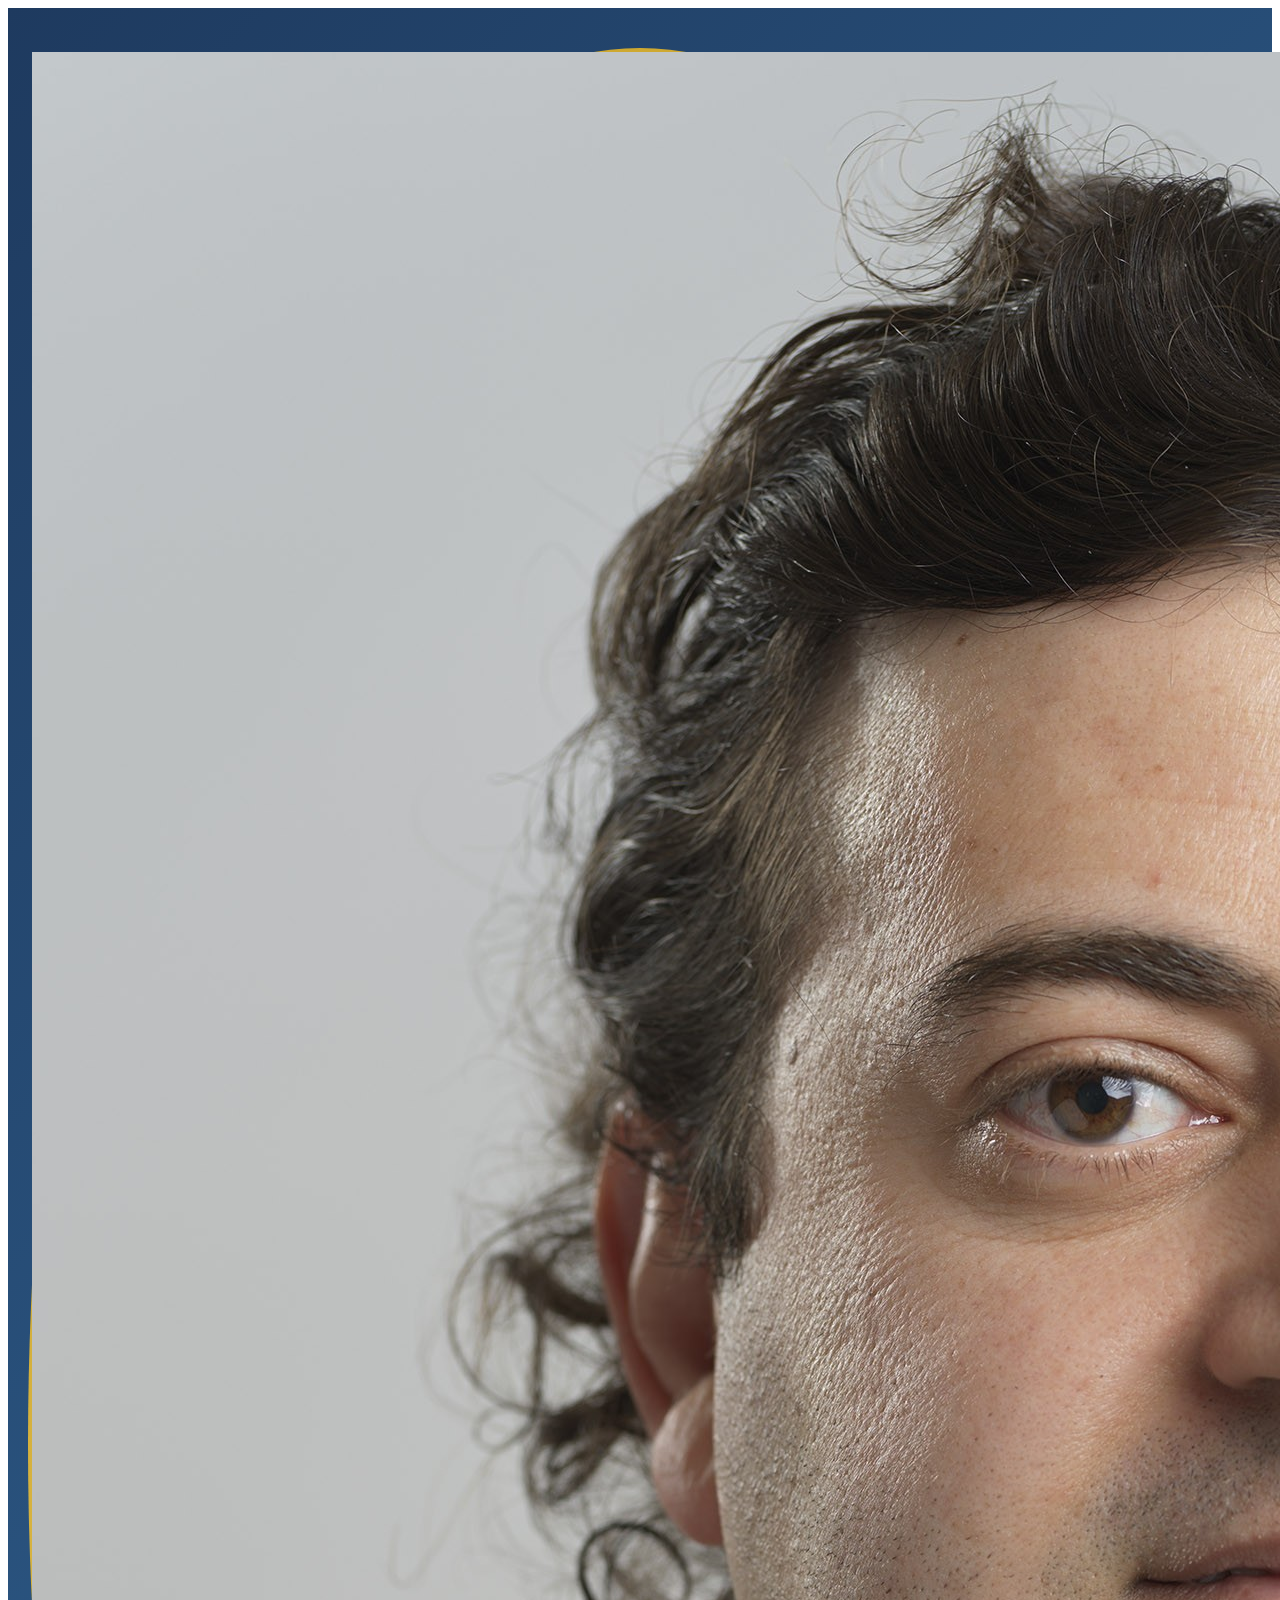
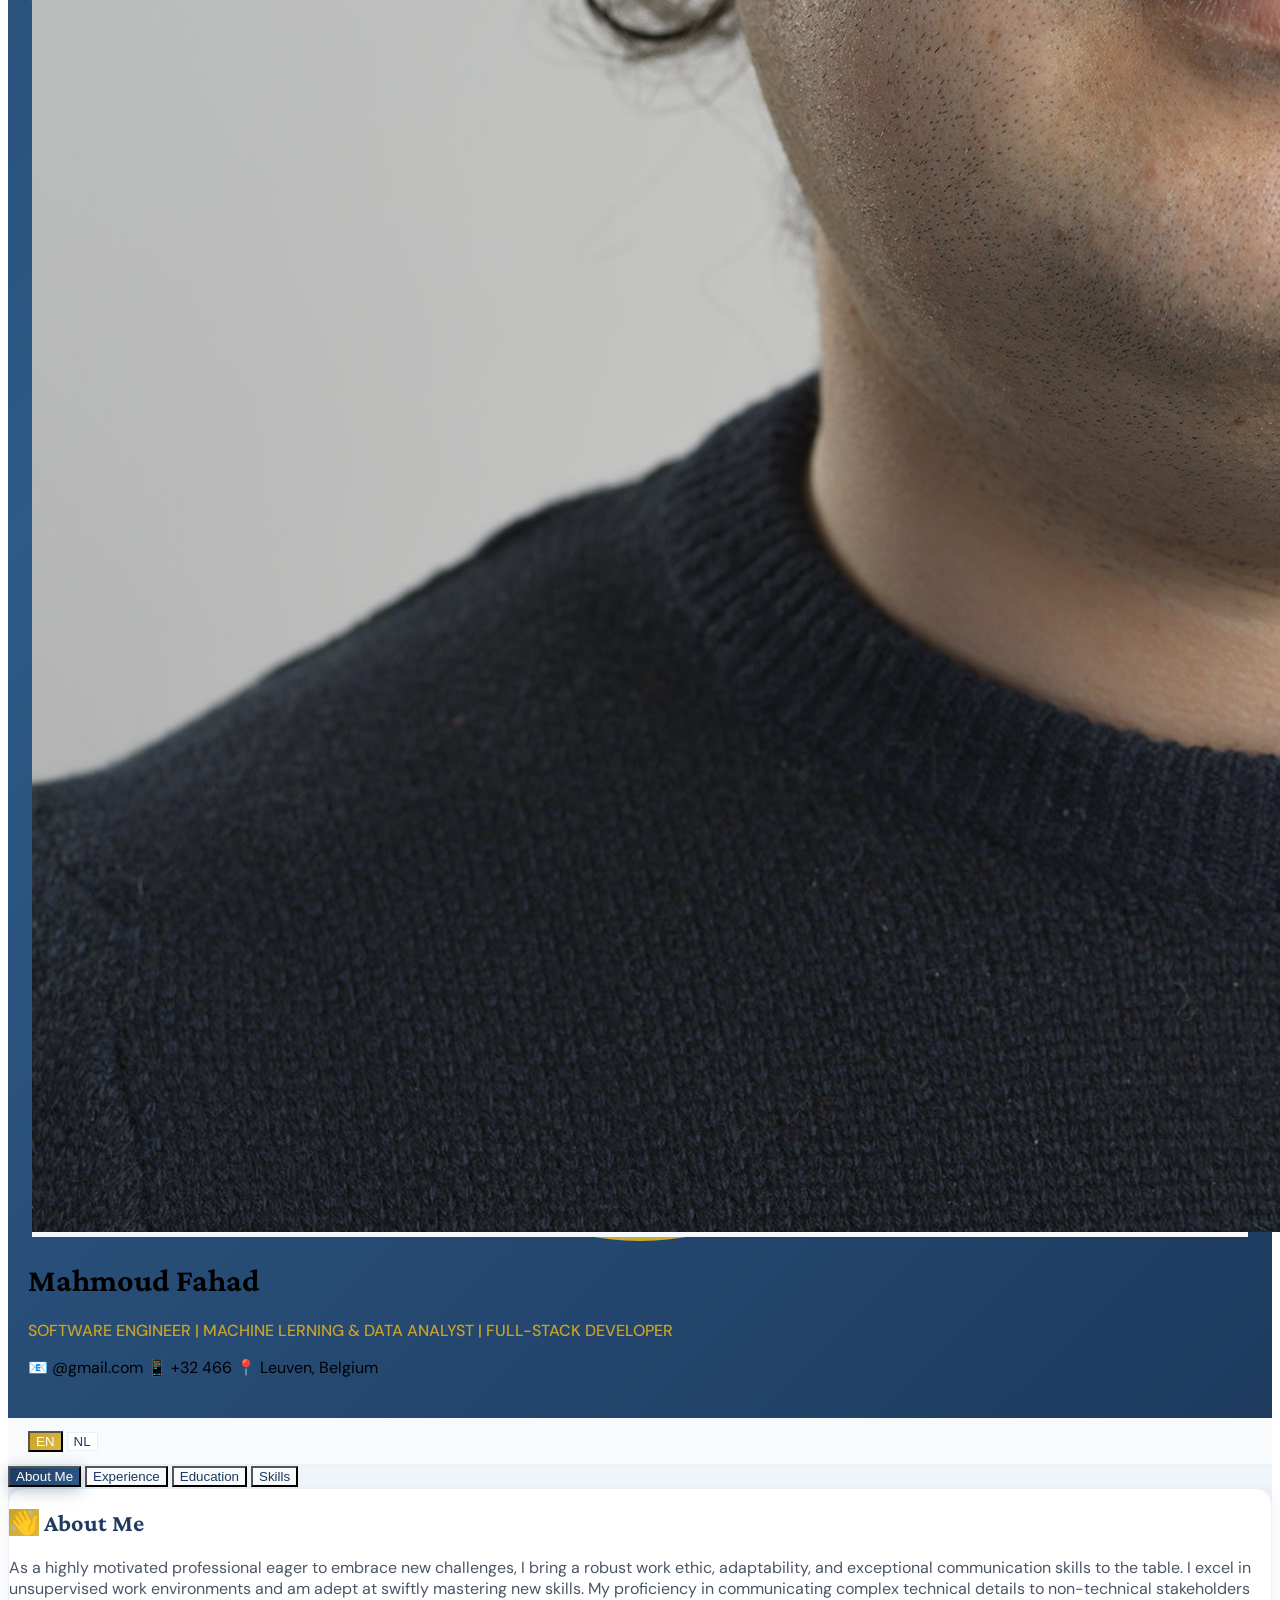
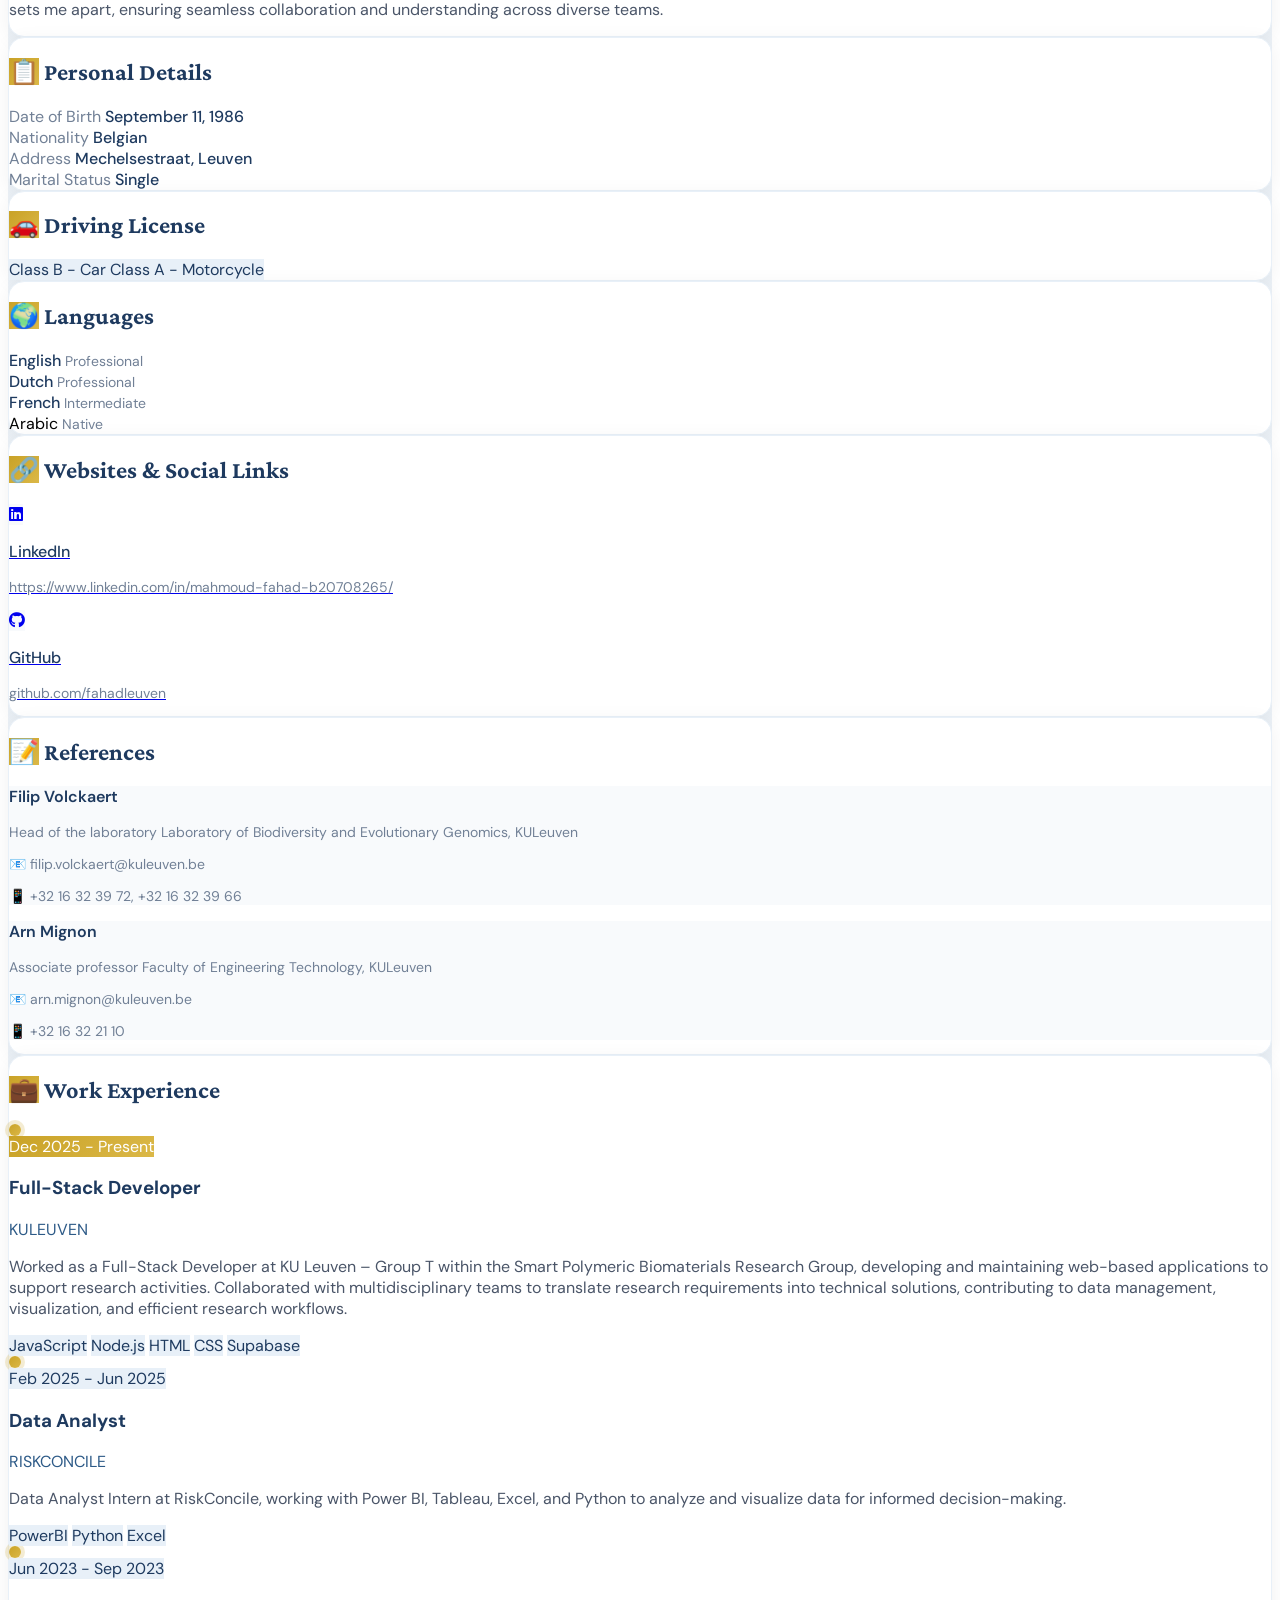
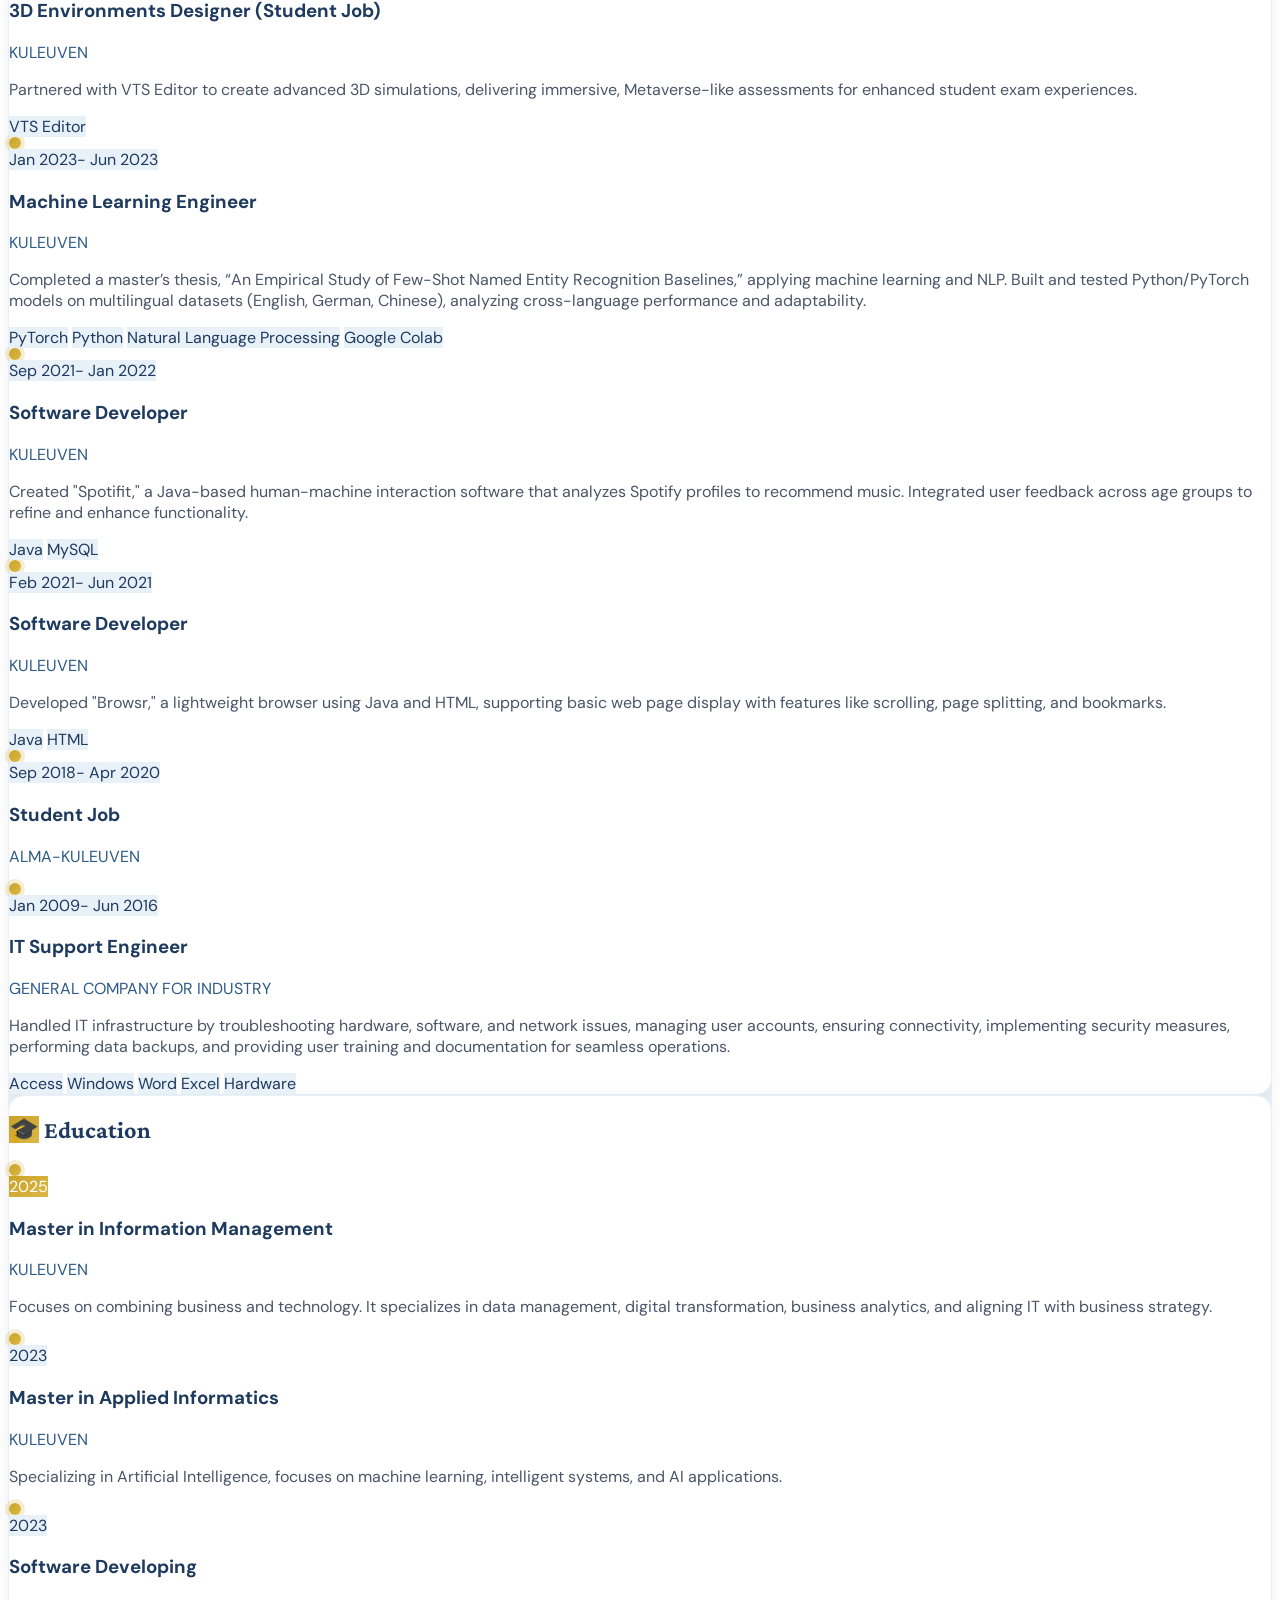
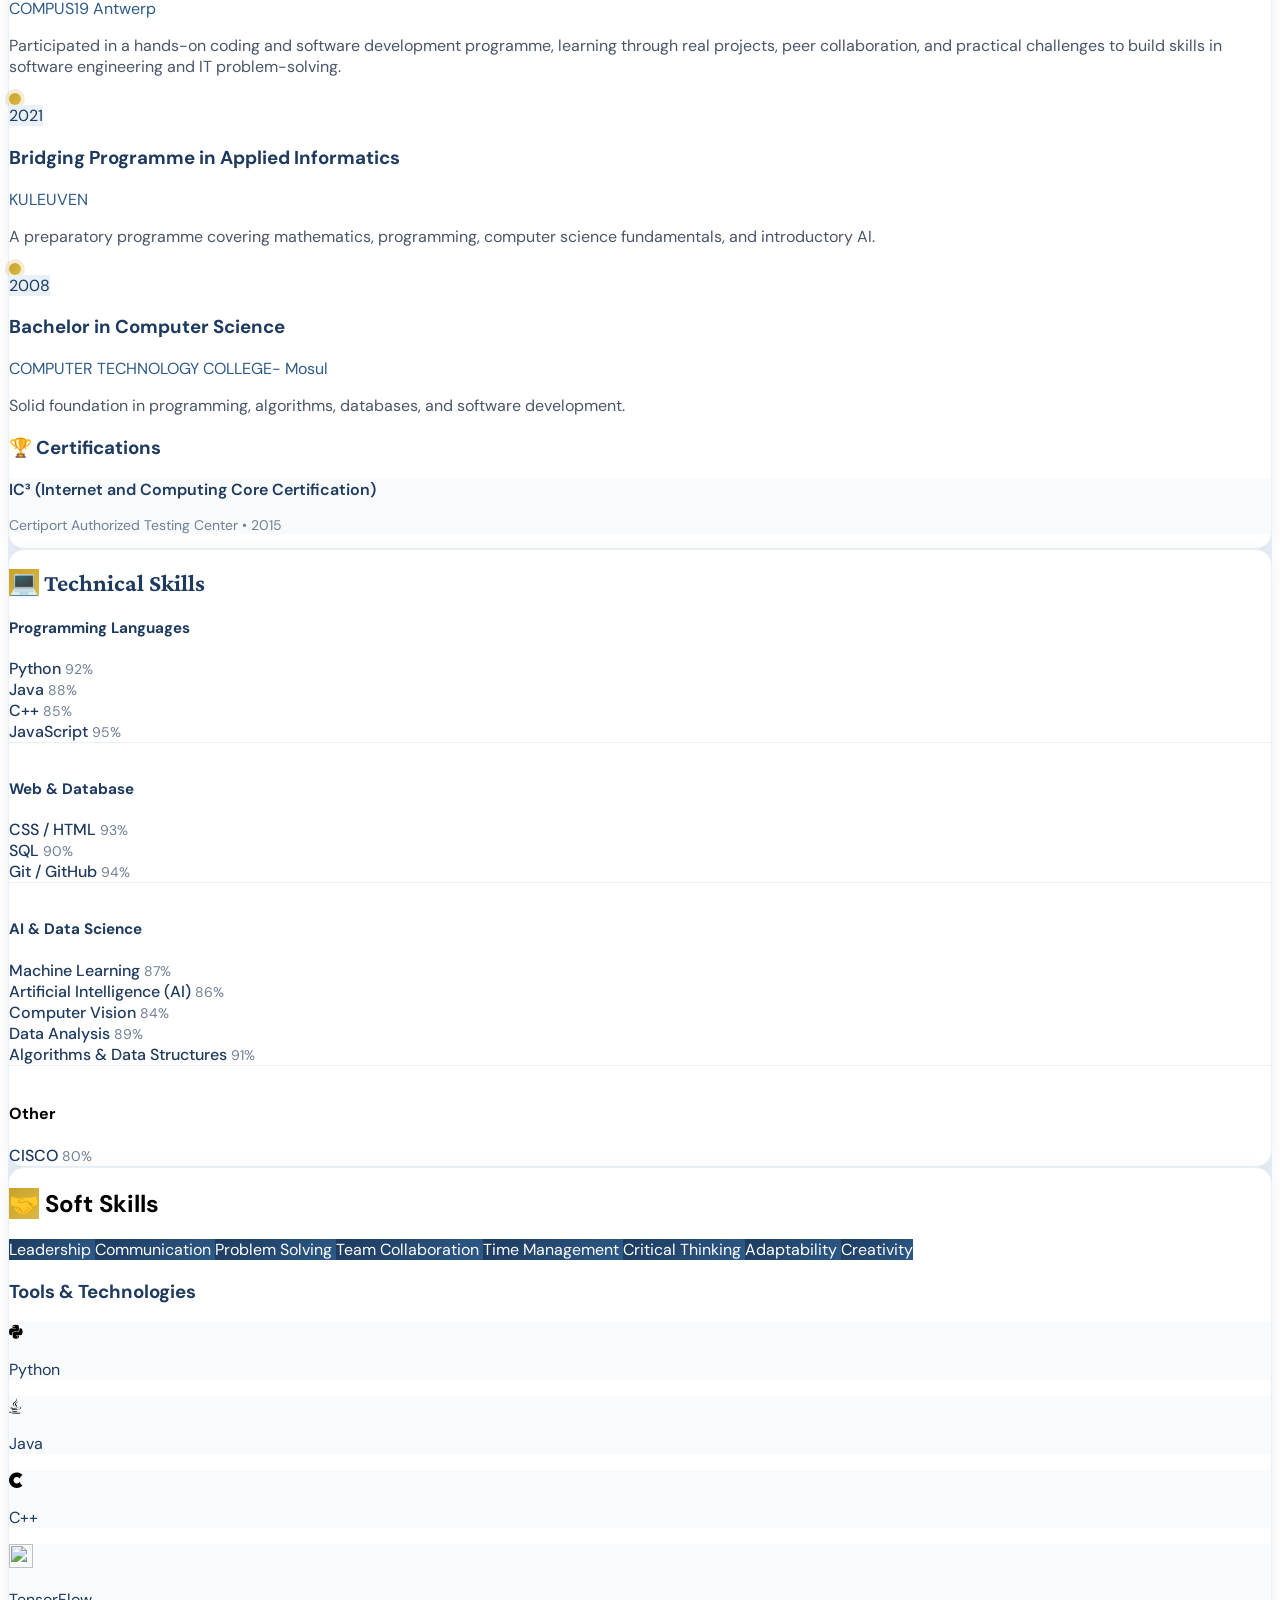
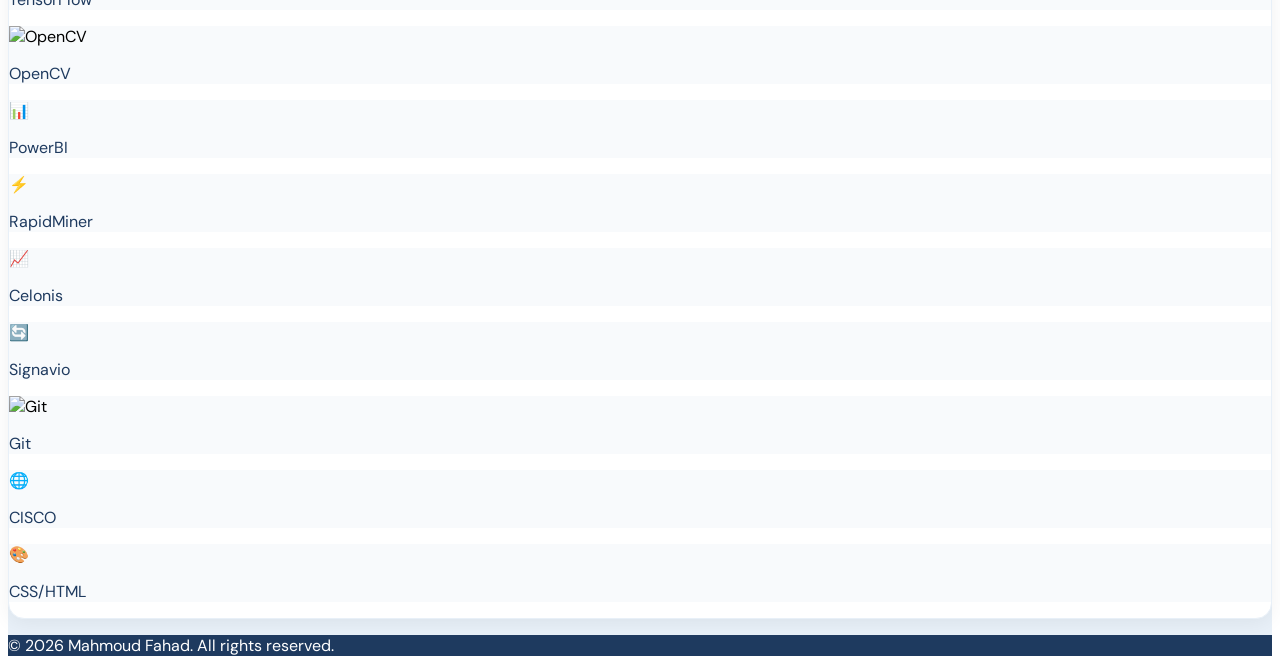
==== commit 72a760f8: "Update contact information in index.html" ====
--- a/index.html
+++ b/index.html
@@ -9,43 +9,7 @@
   <link href="https://cdnjs.cloudflare.com/ajax/libs/font-awesome/6.4.0/css/all.min.css" rel="stylesheet">
   <link rel="stylesheet" href="https://cdnjs.cloudflare.com/ajax/libs/font-awesome/6.5.0/css/all.min.css">
   <link href="https://fonts.googleapis.com/css2?family=Crimson+Pro:wght@400;500;600;700&amp;family=DM+Sans:wght@400;500;600;700&amp;display=swap" rel="stylesheet">
-  <style>
-    .tab-active {
-      background: linear-gradient(135deg, #1e3a5f 0%, #2d5a87 100%);
-      color: white;
-      box-shadow: 0 4px 15px rgba(30, 58, 95, 0.3);
-    }
-    .tab-inactive {
-      background: #f8fafc;
-      color: #1e3a5f;
-    }
-    .tab-inactive:hover {
-      background: #e8f0f8;
-    }
-    .section-card {
-      background: white;
-      border-radius: 16px;
-      box-shadow: 0 4px 20px rgba(0, 0, 0, 0.06);
-      border: 1px solid #e8f0f8;
-    }
-    .timeline-dot {
-      width: 12px;
-      height: 12px;
-      background: linear-gradient(135deg, #c9a227 0%, #dbb847 100%);
-      border-radius: 50%;
-      box-shadow: 0 0 0 4px rgba(201, 162, 39, 0.2);
-    }
-    .skill-bar {
-      background: linear-gradient(90deg, #1e3a5f 0%, #2d5a87 100%);
-      border-radius: 10px;
-      transition: width 0.8s ease;
-    }
-    .profile-ring {
-      background: linear-gradient(135deg, #c9a227 0%, #dbb847 50%, #c9a227 100%);
-      padding: 4px;
-      border-radius: 50%;
-    }
-  </style>
+  <link rel="stylesheet" href="style.css">
   <style>body { box-sizing: border-box; }</style>
   <!-- <script src="/_sdk/data_sdk.js" type="text/javascript"></script> -->
  </head>
@@ -65,7 +29,7 @@
       <p id="display-title" class="text-xl" style="color: #c9a227; font-weight: 500;">SOFTWARE ENGINEER | MACHINE LERNING & DATA
 ANALYST | FULL-STACK DEVELOPER</p>
       <div class="flex flex-wrap justify-center md:justify-start gap-4 mt-4">
-       <span class="flex items-center gap-2 text-white/80 text-sm"> <span>📧</span> fahadmahmoud86@gmail.com </span> <span class="flex items-center gap-2 text-white/80 text-sm"> <span>📱</span> +32 466 497 522 </span> <span class="flex items-center gap-2 text-white/80 text-sm"> <span>📍</span> Leuven, Belgium </span>
+       <span class="flex items-center gap-2 text-white/80 text-sm"> <span>📧</span> @gmail.com </span> <span class="flex items-center gap-2 text-white/80 text-sm"> <span>📱</span> +32 466  </span> <span class="flex items-center gap-2 text-white/80 text-sm"> <span>📍</span> Leuven, Belgium </span>
       </div>
      </div>
     </div>
@@ -765,313 +729,6 @@
   </div>
 
   
-  <script>
-    const defaultConfig = {
-      full_name: 'Your Name',
-      job_title: 'Professional Title',
-      about_text: 'Passionate professional with extensive experience in delivering high-quality results. Dedicated to continuous learning and growth, with a strong commitment to excellence in every project undertaken.',
-      primary_color: '#1e3a5f',
-      secondary_color: '#2d5a87',
-      accent_color: '#c9a227',
-      text_color: '#4a5568',
-      background_color: '#f0f4f8',
-      font_family: 'DM Sans',
-      language: 'en'
-      
-    };
-
-    let config = { ...defaultConfig };
-
-    const translations = {
-      en: {
-        aboutMe: 'About Me',
-        experience: 'Experience',
-        education: 'Education',
-        skills: 'Skills',
-        aboutMeHeading: 'About Me',
-        personalDetails: 'Personal Details',
-        drivingLicense: 'Driving License',
-        languages: 'Languages',
-        websites: 'Websites & Social Links',
-        references: 'References',
-        workExperience: 'Work Experience',
-        educationHeading: 'Education',
-        certifications: '🏆 Certifications',
-        technicalSkills: 'Technical Skills',
-        softSkills: 'Soft Skills',
-        toolsAndTechnologies: 'Tools & Technologies',
-        programmingLanguages: 'Programming Languages',
-        webAndDatabase: 'Web & Database',
-        aiAndDataScience: 'AI & Data Science',
-        other: 'Other',
-        dateOfBirth: 'Date of Birth',
-        nationality: 'Nationality',
-        address: 'Address',
-        maritalStatus: 'Marital Status',
-        classB: 'Class B - Car',
-        classA: 'Class A - Motorcycle',
-        native: 'Native',
-        professional: 'Professional',
-        intermediate: 'Intermediate',
-        linkedin: 'LinkedIn',
-        github: 'GitHub',
-        portfolio: 'Portfolio',
-        aboutParagraph: 'As a highly motivated professional eager to embrace new challenges, I bring a robust work ethic, adaptability, and exceptional communication skills to the table. I excel in unsupervised work environments and am adept at swiftly mastering new skills. My proficiency in communicating complex technical details to non-technical stakeholders sets me apart, ensuring seamless collaboration and understanding across diverse teams.',
-        belgian:'Belgian',
-        single:'Single',
-        english:'English',
-        dutch:'Dutch',
-        french:'French', 
-        arabic:'Arabic',
-        present:'2025-Present',
-        experience1:'Worked as a Full-Stack Developer at KU Leuven – Group T within the Smart Polymeric Biomaterials Research Group, developing and maintaining web-based applications to support research activities. Collaborated with multidisciplinary teams to translate research requirements into technical solutions, contributing to data management, visualization, and efficient research workflows.',
-        experience2:'Data Analyst Intern at RiskConcile, working with Power BI, Tableau, Excel, and Python to analyze and visualize data for informed decision-making.',
-        experience3:'Partnered with VTS Editor to create advanced 3D simulations, delivering immersive, Metaverse-like assessments for enhanced student exam experiences.',
-        experience4:'Completed a master’s thesis, “An Empirical Study of Few-Shot Named Entity Recognition Baselines,” applying machine learning and NLP. Built and tested Python/PyTorch models on multilingual datasets (English, German, Chinese), analyzing cross-language performance and adaptability.',
-        experience5:'Created "Spotifit," a Java-based human-machine interaction software that analyzes Spotify profiles to recommend music. Integrated user feedback across age groups to refine and enhance functionality.',
-        experience6:'Developed "Browsr," a lightweight browser using Java and HTML, supporting basic web page display with features like scrolling, page splitting, and bookmarks.',
-        experience7:'Handled IT infrastructure by troubleshooting hardware, software, and network issues, managing user accounts, ensuring connectivity, implementing security measures, performing data backups, and providing user training and documentation for seamless operations.',
-        master1title:'Master in Information Management',
-        summrymaster1:'Focuses on combining business and technology. It specializes in data management, digital transformation, business analytics, and aligning IT with business strategy.',
-        master2title:'Master in Applied Informatics',
-        summrymaster2:'Focuses on the practical application of informatics principles in real-world scenarios, emphasizing software development, data analysis, and digital solutions.',
-        COMPUS19title:'Software Developing',
-        summryCOMPUS19:'Participated in a hands-on coding and software development programme, learning through real projects, peer collaboration, and practical challenges to build skills in software engineering and IT problem-solving.',
-        bridgingtitle:'Bridging Programme in Applied Informatics',
-        summrybridging:'A preparatory programme covering mathematics, programming, computer science fundamentals, and introductory AI.',
-        bachelortitle:'Bachelor in Computer Science',
-        summrybachelor:'Solid foundation in programming, algorithms, databases, and software development.',
-        other:'Other',
-        ledership:'Leadership',
-        communication:'Communication',
-        problemSolving:'Problem Solving',
-        teamCollaboration:'Team Collaboration',
-        timeManagement:'Time Management',
-        criticalThinking:'Critical Thinking',
-        adaptability:'Adaptability',
-        creativity:'Creativity'
-      },
-      nl: {
-        aboutMe: 'Over Mij',
-        experience: 'Ervaring',
-        education: 'Onderwijs',
-        skills: 'Vaardigheden',
-        aboutMeHeading: 'Over Mij',
-        personalDetails: 'Persoonlijke Gegevens',
-        drivingLicense: 'Rijbewijs',
-        languages: 'Talen',
-        websites: 'Websites & Sociale Media',
-        references: 'Referenties',
-        workExperience: 'Werkervaring',
-        educationHeading: 'Onderwijs',
-        certifications: '🏆 Certificeringen',
-        technicalSkills: 'Technische Vaardigheden',
-        softSkills: 'Soft Vaardigheden',
-        toolsAndTechnologies: 'Gereedschappen & Technologieën',
-        programmingLanguages: 'Programmeertalen',
-        webAndDatabase: 'Web & Database',
-        aiAndDataScience: 'AI & Data Science',
-        other: 'Overig',
-        dateOfBirth: 'Geboortedatum',
-        nationality: 'Nationaliteit',
-        address: 'Adres',
-        maritalStatus: 'Burgerlijke Status',
-        classB: 'Klasse B - Auto',
-        classA: 'Klasse A - Motorfiets',
-        native: 'Moedertaal',
-        professional: 'Professioneel',
-        intermediate: 'Intermediair',
-        linkedin: 'LinkedIn',
-        github: 'GitHub',
-        portfolio: 'Portfolio',
-        aboutParagraph: 'Als een zeer gemotiveerde professional die graag nieuwe uitdagingen aangaat, breng ik een sterke werkethiek, aanpassingsvermogen en uitstekende communicatieve vaardigheden mee. Ik presteer goed in zelfstandige werkomgevingen en leer snel nieuwe vaardigheden. Mijn vermogen om complexe technische details duidelijk uit te leggen aan niet-technische stakeholders zorgt voor naadloze samenwerking en begrip binnen diverse teams.',
-        belgian: 'Belgisch',
-        single: 'Ongehuwd',
-        english: 'Engels',
-        dutch: 'Nederlands',
-        french: 'Frans',
-        arabic: 'Arabisch',
-        present: '2025-Heden',
-        experience1: 'Werkte als Full-Stack Developer bij KU Leuven – Group T binnen de Smart Polymeric Biomaterials Research Group, waar ik webgebaseerde applicaties ontwikkelde en onderhoudde ter ondersteuning van onderzoeksactiviteiten. Samenwerking met multidisciplinaire teams om onderzoeksvereisten te vertalen naar technische oplossingen, wat bijdroeg aan datamanagement, visualisatie en efficiënte onderzoeksworkflows.',
-        experience2: 'Data Analyst Stagiair bij RiskConcile, waar ik met Power BI, Tableau, Excel en Python werkte om data te analyseren en visualiseren voor geïnformeerde besluitvorming.',
-        experience3: 'Samenwerking met VTS Editor om geavanceerde 3D-simulaties te creëren, die meeslepende, Metaverse-achtige beoordelingen leveren voor verbeterde examenervaringen van studenten.',
-        experience4: 'Voltooide een masterproef, "An Empirical Study of Few-Shot Named Entity Recognition Baselines," waarbij machine learning en NLP werden toegepast. Bouwde en testte Python/PyTorch-modellen op meertalige datasets (Engels, Duits, Chinees), waarbij de prestaties en aanpasbaarheid tussen talen werden geanalyseerd.',
-        experience5: 'Creëerde "Spotifit," een Java-gebaseerde software voor mens-machine interactie die Spotify-profielen analyseert om muziek aan te bevelen. Integreerde gebruikersfeedback van verschillende leeftijdsgroepen om de functionaliteit te verfijnen en te verbeteren.',
-        experience6: 'Ontwikkelde "Browsr," een lichtgewicht browser met Java en HTML, die basisweergave van webpagina’s ondersteunt met functies zoals scrollen, paginaverdeling en bladwijzers.',
-        experience7: 'Behandelde IT-infrastructuur door hardware-, software- en netwerkproblemen op te lossen, gebruikersaccounts te beheren, connectiviteit te waarborgen, beveiligingsmaatregelen te implementeren, gegevensback-ups uit te voeren en gebruikersopleiding en documentatie te bieden voor naadloze operaties.',
-        master1title: 'Master in Informatiemanagement',
-        summrymaster1: 'Richt zich op het combineren van business en technologie. Het specialiseerde zich in datamanagement, digitale transformatie, business analytics en het afstemmen van IT op bedrijfsstrategie.',
-        master2title: 'Master in Toegepaste Informatica',
-        summrymaster2: 'Richt zich op de praktische toepassing van informatica principes in real-world scenario’s, met nadruk op softwareontwikkeling, data-analyse en digitale oplossingen.',
-        COMPUS19title: 'Software Ontwikkeling',
-        summryCOMPUS19: 'Deelgenomen aan een hands-on coding en software ontwikkelingsprogramma, waarbij geleerd werd door middel van echte projecten, samenwerking met peers en praktische uitdagingen om vaardigheden in software engineering en IT-probleemoplossing op te bouwen.',
-        bridgingtitle: 'Schakelprogramma in Toegepaste Informatica',
-        summrybridging: 'Een voorbereidend programma dat wiskunde, programmeren, informatica fundamentals en inleidende AI behandelt.',
-        bachelortitle: 'Bachelor in Computerwetenschappen',
-        summrybachelor: 'Solide basis in programmeren, algoritmen, databases en softwareontwikkeling.',
-        other: 'Andere',
-        ledership: 'Leiderschap',
-        communication: 'Communicatie',
-        problemSolving: 'Probleemoplossing',
-        teamCollaboration: 'Teamwerk',
-        timeManagement: 'Tijdbeheer',
-        criticalThinking: 'Kritisch Denken',
-        adaptability: 'Aanpassingsvermogen',
-        creativity: 'Creativiteit'
-      }
-    };
-
-    function setLanguage(lang) {
-      config.language = lang;
-      updateLanguage(lang);
-      
-      // Update language buttons
-      document.getElementById('lang-en').style.background = lang === 'en' ? 'linear-gradient(135deg, #c9a227 0%, #dbb847 100%)' : 'white';
-      document.getElementById('lang-en').style.color = lang === 'en' ? 'white' : '#1e3a5f';
-      
-      document.getElementById('lang-nl').style.background = lang === 'nl' ? 'linear-gradient(135deg, #c9a227 0%, #dbb847 100%)' : 'white';
-      document.getElementById('lang-nl').style.color = lang === 'nl' ? 'white' : '#1e3a5f';
-    }
-
-    function updateLanguage(lang) {
-
-  // Update tab buttons
-  document.querySelectorAll('.tab-text').forEach((el, index) => {
-    const tabNames = ['aboutMe', 'experience', 'education', 'skills'];
-    const key = tabNames[index];
-
-    if (translations[lang] && translations[lang][key]) {
-      el.textContent = translations[lang][key];
-    }
-  });
-
-  // Update all elements with data-translate
-  document.querySelectorAll('[data-translate]').forEach(el => {
-    const key = el.getAttribute('data-translate');
-
-    if (translations[lang] && translations[lang][key]) {
-      // Use innerHTML to allow long text and formatting
-      el.innerHTML = translations[lang][key];
-    }
-  });
-
-  // Update placeholders
-  document.querySelectorAll('[data-translate-placeholder]').forEach(el => {
-    const key = el.getAttribute('data-translate-placeholder');
-
-    if (translations[lang] && translations[lang][key]) {
-      el.placeholder = translations[lang][key];
-    }
-  });
-
-  // Update title attributes (if you use them later)
-  document.querySelectorAll('[data-translate-title]').forEach(el => {
-    const key = el.getAttribute('data-translate-title');
-
-    if (translations[lang] && translations[lang][key]) {
-      el.title = translations[lang][key];
-    }
-  });
-}
-    function showTab(tabName) {
-      // Hide all content
-      document.querySelectorAll('.tab-content').forEach(el => {
-        el.classList.add('hidden');
-      });
-      
-      // Remove active from all tabs
-      document.querySelectorAll('[id^="tab-"]').forEach(el => {
-        el.classList.remove('tab-active');
-        el.classList.add('tab-inactive');
-      });
-      
-      // Show selected content
-      document.getElementById('content-' + tabName).classList.remove('hidden');
-      
-      // Activate selected tab
-      const activeTab = document.getElementById('tab-' + tabName);
-      activeTab.classList.remove('tab-inactive');
-      activeTab.classList.add('tab-active');
-    }
-
-    async function onConfigChange(cfg) {
-      const customFont = cfg.font_family || defaultConfig.font_family;
-      const baseFontStack = 'DM Sans, sans-serif';
-      
-      document.getElementById('display-name').textContent = cfg.full_name || defaultConfig.full_name;
-      document.getElementById('display-name').style.fontFamily = `${customFont}, Crimson Pro, serif`;
-      
-      document.getElementById('display-title').textContent = cfg.job_title || defaultConfig.job_title;
-      document.getElementById('display-title').style.fontFamily = `${customFont}, ${baseFontStack}`;
-      
-      document.getElementById('display-about').textContent = cfg.about_text || defaultConfig.about_text;
-      document.getElementById('display-about').style.fontFamily = `${customFont}, ${baseFontStack}`;
-      
-      document.body.style.fontFamily = `${customFont}, ${baseFontStack}`;
-    }
-
-    function mapToCapabilities(cfg) {
-      return {
-        recolorables: [
-          {
-            get: () => cfg.background_color || defaultConfig.background_color,
-            set: (value) => {
-              cfg.background_color = value;
-              window.elementSdk.setConfig({ background_color: value });
-            }
-          },
-          {
-            get: () => cfg.primary_color || defaultConfig.primary_color,
-            set: (value) => {
-              cfg.primary_color = value;
-              window.elementSdk.setConfig({ primary_color: value });
-            }
-          },
-          {
-            get: () => cfg.text_color || defaultConfig.text_color,
-            set: (value) => {
-              cfg.text_color = value;
-              window.elementSdk.setConfig({ text_color: value });
-            }
-          },
-          {
-            get: () => cfg.accent_color || defaultConfig.accent_color,
-            set: (value) => {
-              cfg.accent_color = value;
-              window.elementSdk.setConfig({ accent_color: value });
-            }
-          }
-        ],
-        borderables: [],
-        fontEditable: {
-          get: () => cfg.font_family || defaultConfig.font_family,
-          set: (value) => {
-            cfg.font_family = value;
-            window.elementSdk.setConfig({ font_family: value });
-          }
-        },
-        fontSizeable: undefined
-      };
-    }
-
-    function mapToEditPanelValues(cfg) {
-      return new Map([
-        ['full_name', cfg.full_name || defaultConfig.full_name],
-        ['job_title', cfg.job_title || defaultConfig.job_title],
-        ['about_text', cfg.about_text || defaultConfig.about_text]
-      ]);
-    }
-
-    // Initialize Element SDK
-    if (window.elementSdk) {
-      window.elementSdk.init({
-        defaultConfig,
-        onConfigChange,
-        mapToCapabilities,
-        mapToEditPanelValues
-      });
-    }
-  </script>
-  <script>(function(){function c(){var b=a.contentDocument||a.contentWindow.document;if(b){var d=b.createElement('script');d.innerHTML="window.__CF$cv$params={r:'9d5f8cbff014605a',t:'MTc3MjQ0NTU3OC4wMDAwMDA='};var a=document.createElement('script');a.nonce='';a.src='/cdn-cgi/challenge-platform/scripts/jsd/main.js';document.getElementsByTagName('head')[0].appendChild(a);";b.getElementsByTagName('head')[0].appendChild(d)}}if(document.body){var a=document.createElement('iframe');a.height=1;a.width=1;a.style.position='absolute';a.style.top=0;a.style.left=0;a.style.border='none';a.style.visibility='hidden';document.body.appendChild(a);if('loading'!==document.readyState)c();else if(window.addEventListener)document.addEventListener('DOMContentLoaded',c);else{var e=document.onreadystatechange||function(){};document.onreadystatechange=function(b){e(b);'loading'!==document.readyState&&(document.onreadystatechange=e,c())}}}})();</script>
- </body>
-</html>+  <script src="script.js"></script>
+ 
+</html>
--- a/style.css
+++ b/style.css
@@ -0,0 +1,36 @@
+
+    .tab-active {
+      background: linear-gradient(135deg, #1e3a5f 0%, #2d5a87 100%);
+      color: white;
+      box-shadow: 0 4px 15px rgba(30, 58, 95, 0.3);
+    }
+    .tab-inactive {
+      background: #f8fafc;
+      color: #1e3a5f;
+    }
+    .tab-inactive:hover {
+      background: #e8f0f8;
+    }
+    .section-card {
+      background: white;
+      border-radius: 16px;
+      box-shadow: 0 4px 20px rgba(0, 0, 0, 0.06);
+      border: 1px solid #e8f0f8;
+    }
+    .timeline-dot {
+      width: 12px;
+      height: 12px;
+      background: linear-gradient(135deg, #c9a227 0%, #dbb847 100%);
+      border-radius: 50%;
+      box-shadow: 0 0 0 4px rgba(201, 162, 39, 0.2);
+    }
+    .skill-bar {
+      background: linear-gradient(90deg, #1e3a5f 0%, #2d5a87 100%);
+      border-radius: 10px;
+      transition: width 0.8s ease;
+    }
+    .profile-ring {
+      background: linear-gradient(135deg, #c9a227 0%, #dbb847 50%, #c9a227 100%);
+      padding: 4px;
+      border-radius: 50%;
+    }
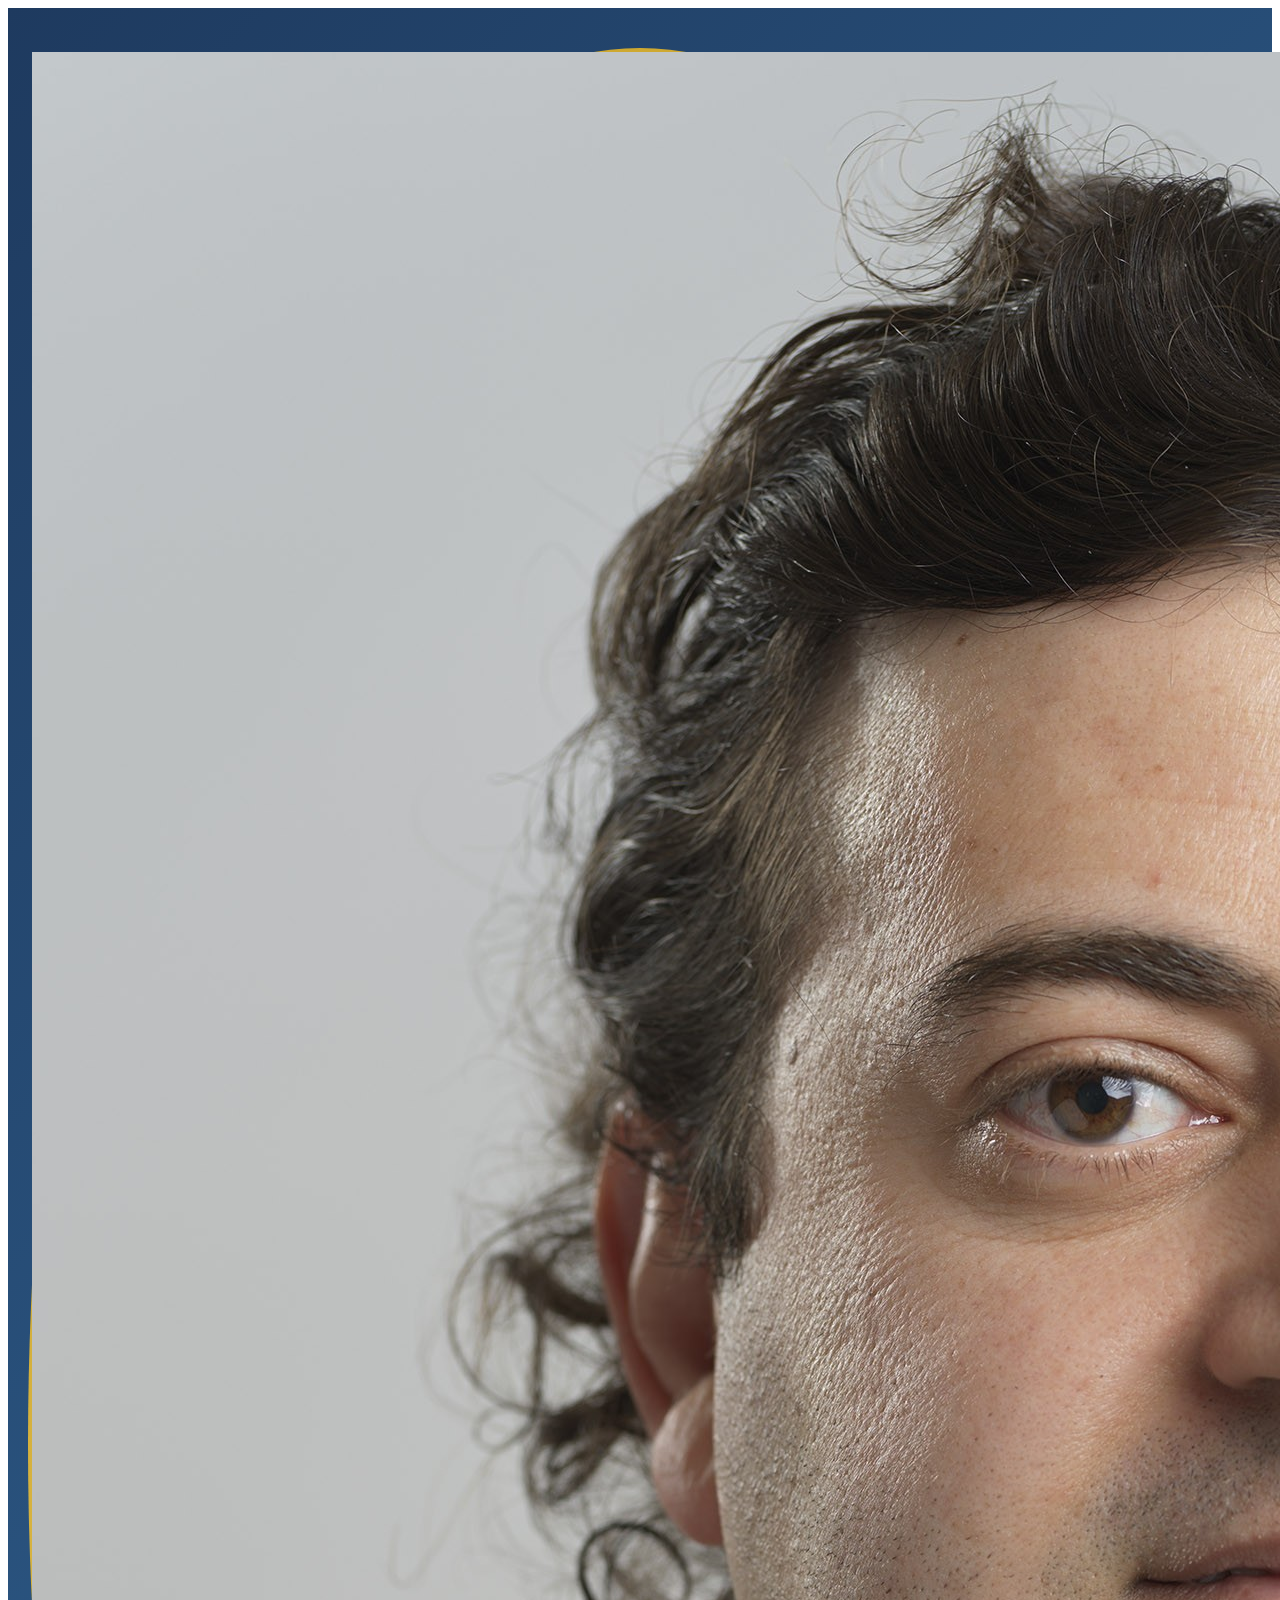
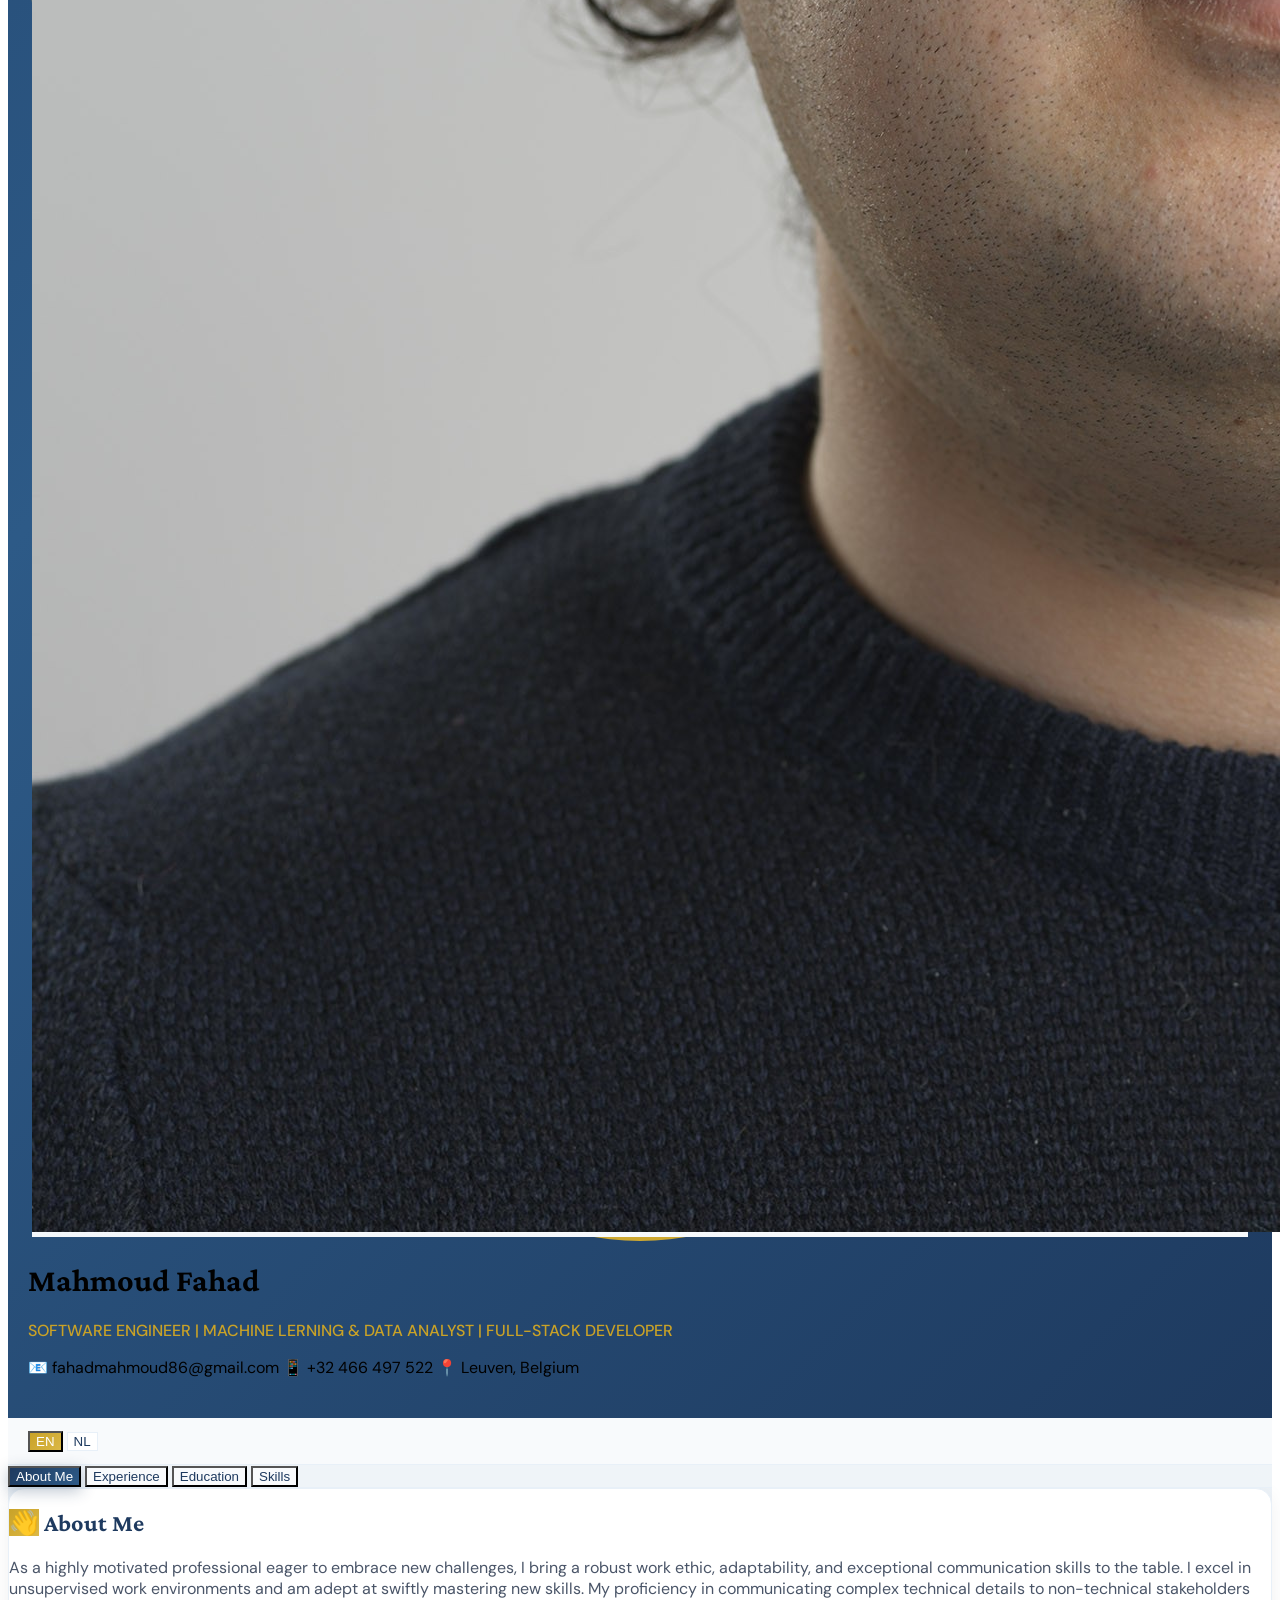
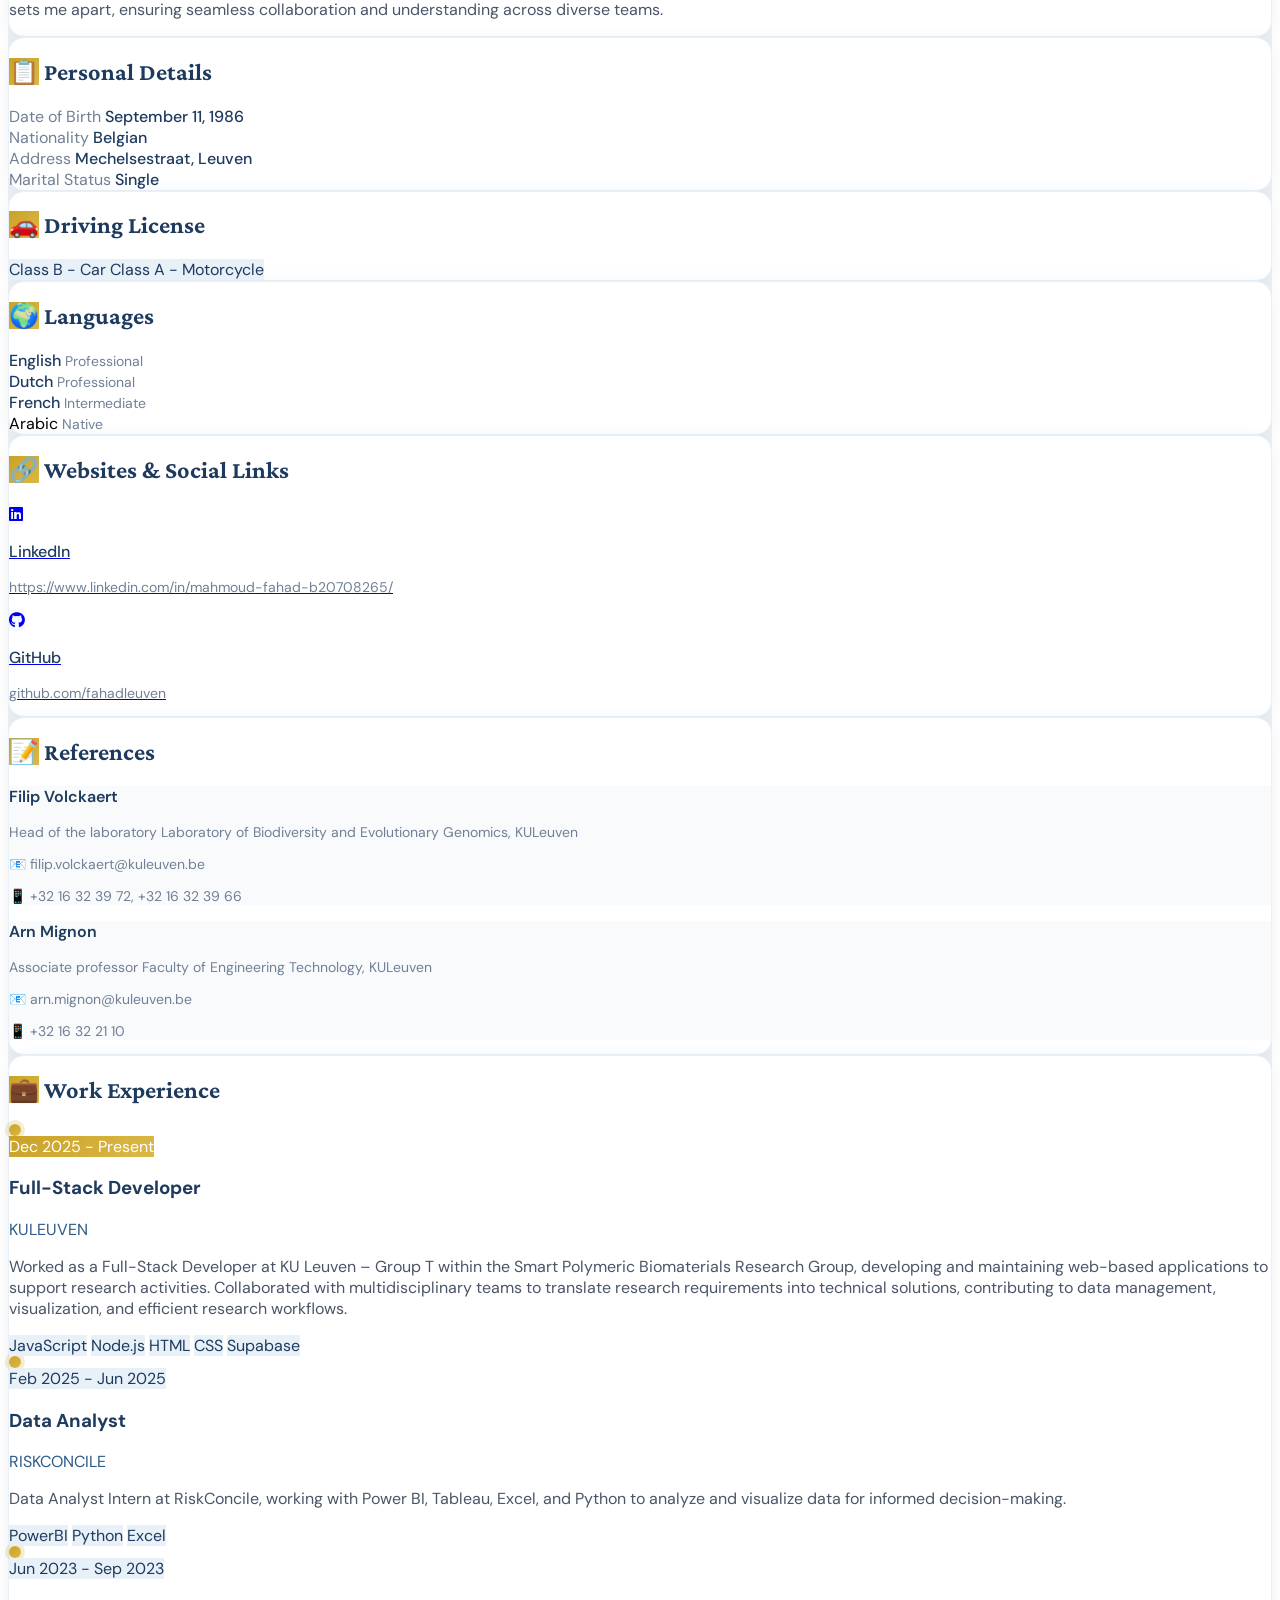
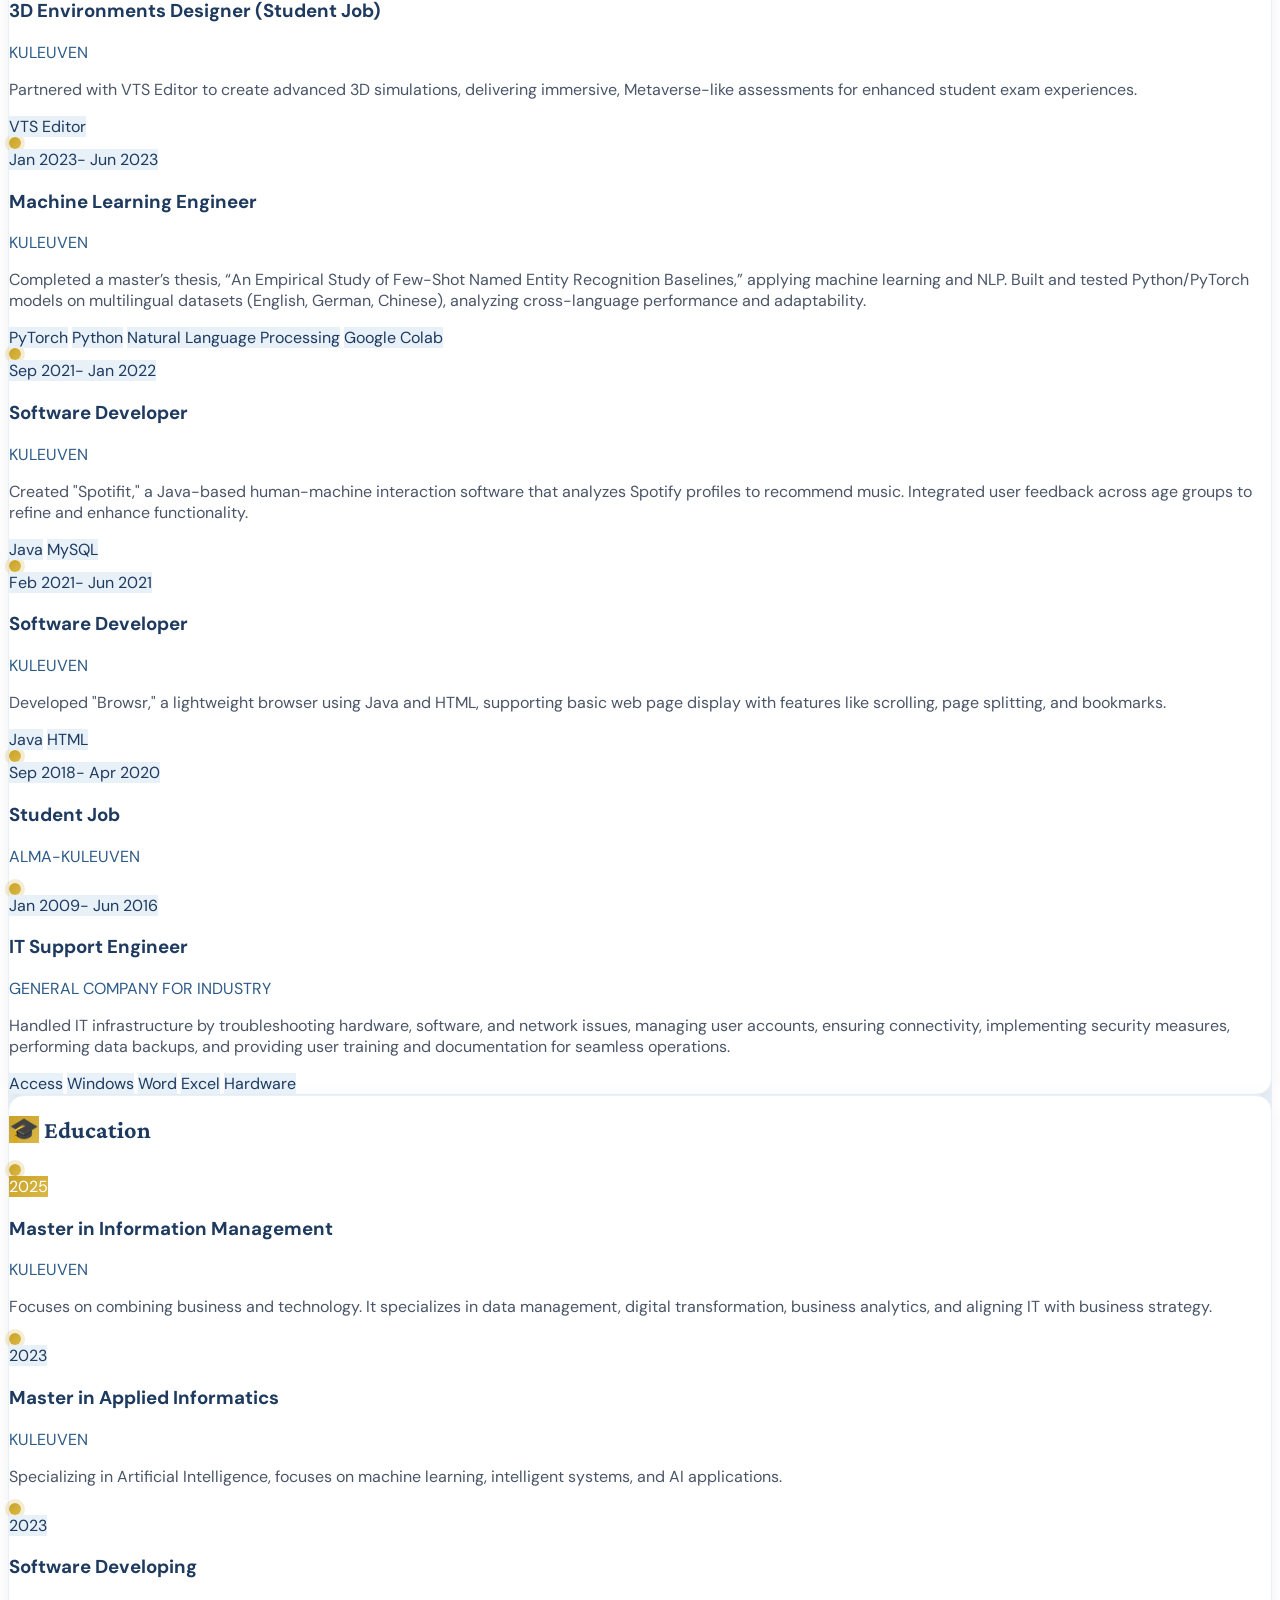
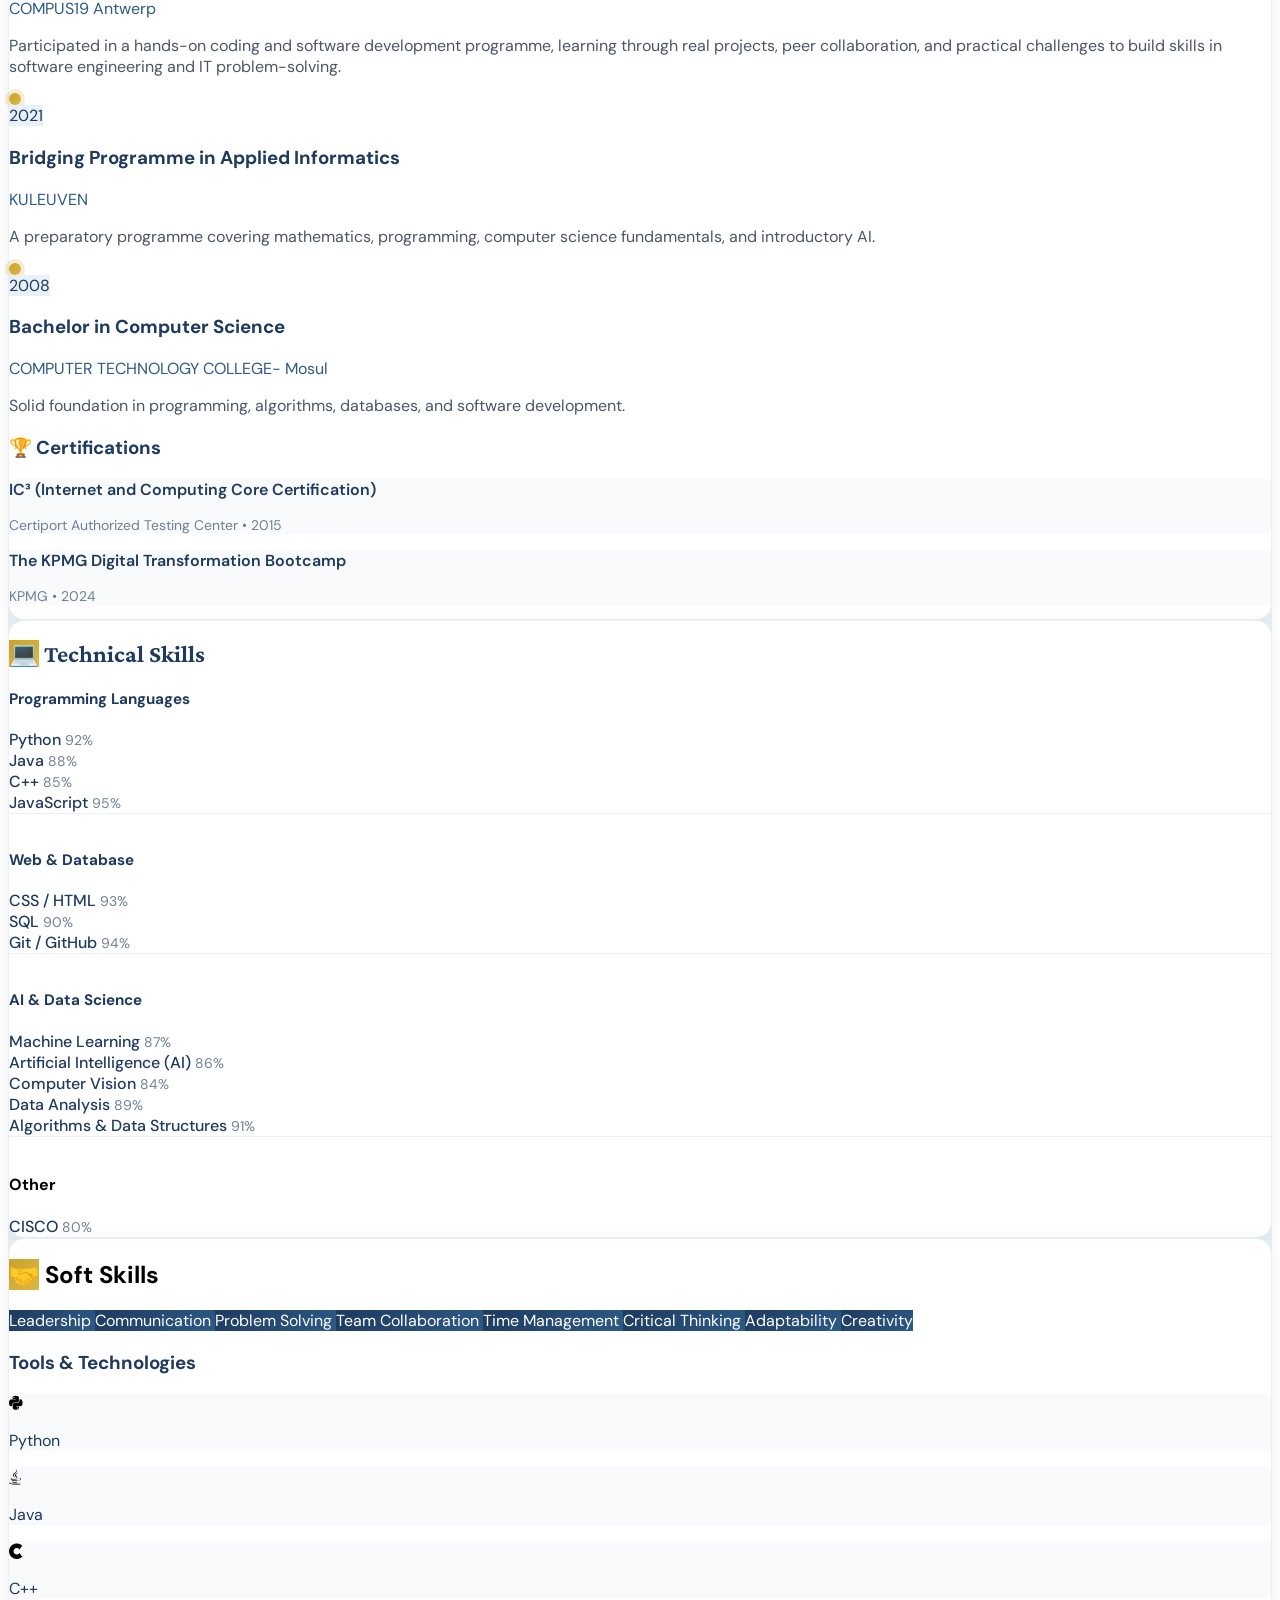
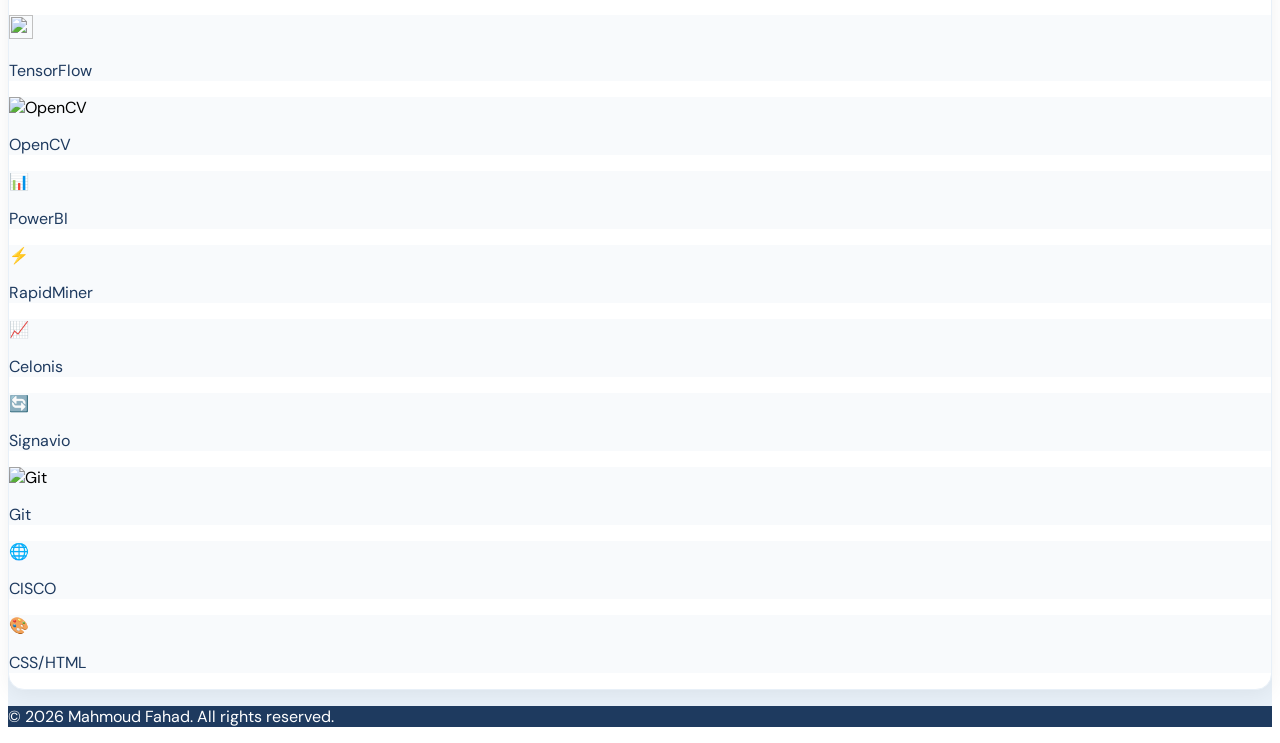
==== commit b81d88ec: "add kpmg" ====
--- a/index.html
+++ b/index.html
@@ -29,7 +29,7 @@
       <p id="display-title" class="text-xl" style="color: #c9a227; font-weight: 500;">SOFTWARE ENGINEER | MACHINE LERNING & DATA
 ANALYST | FULL-STACK DEVELOPER</p>
       <div class="flex flex-wrap justify-center md:justify-start gap-4 mt-4">
-       <span class="flex items-center gap-2 text-white/80 text-sm"> <span>📧</span> @gmail.com </span> <span class="flex items-center gap-2 text-white/80 text-sm"> <span>📱</span> +32 466  </span> <span class="flex items-center gap-2 text-white/80 text-sm"> <span>📍</span> Leuven, Belgium </span>
+       <span class="flex items-center gap-2 text-white/80 text-sm"> <span>📧</span> fahadmahmoud86@gmail.com </span> <span class="flex items-center gap-2 text-white/80 text-sm"> <span>📱</span> +32 466 497 522 </span> <span class="flex items-center gap-2 text-white/80 text-sm"> <span>📍</span> Leuven, Belgium </span>
       </div>
      </div>
     </div>
@@ -502,10 +502,10 @@
          <p style="color: #1e3a5f; font-weight: 600;">IC³ (Internet and Computing Core Certification)</p>
          <p style="color: #718096; font-size: 0.875rem;">Certiport Authorized Testing Center • 2015</p>
         </div>
-        <!-- <div class="p-4 rounded-lg" style="background: #f8fafc;">
-         <p style="color: #1e3a5f; font-weight: 600;">Google Cloud Professional</p>
-         <p style="color: #718096; font-size: 0.875rem;">Google • 2022</p>
-        </div> -->
+         <div class="p-4 rounded-lg" style="background: #f8fafc;">
+         <p style="color: #1e3a5f; font-weight: 600;"> The KPMG Digital Transformation Bootcamp</p>
+         <p style="color: #718096; font-size: 0.875rem;">KPMG • 2024</p>
+        </div> 
         
        </div>
       </div>
@@ -731,4 +731,4 @@
   
   <script src="script.js"></script>
  
-</html>
+</html>
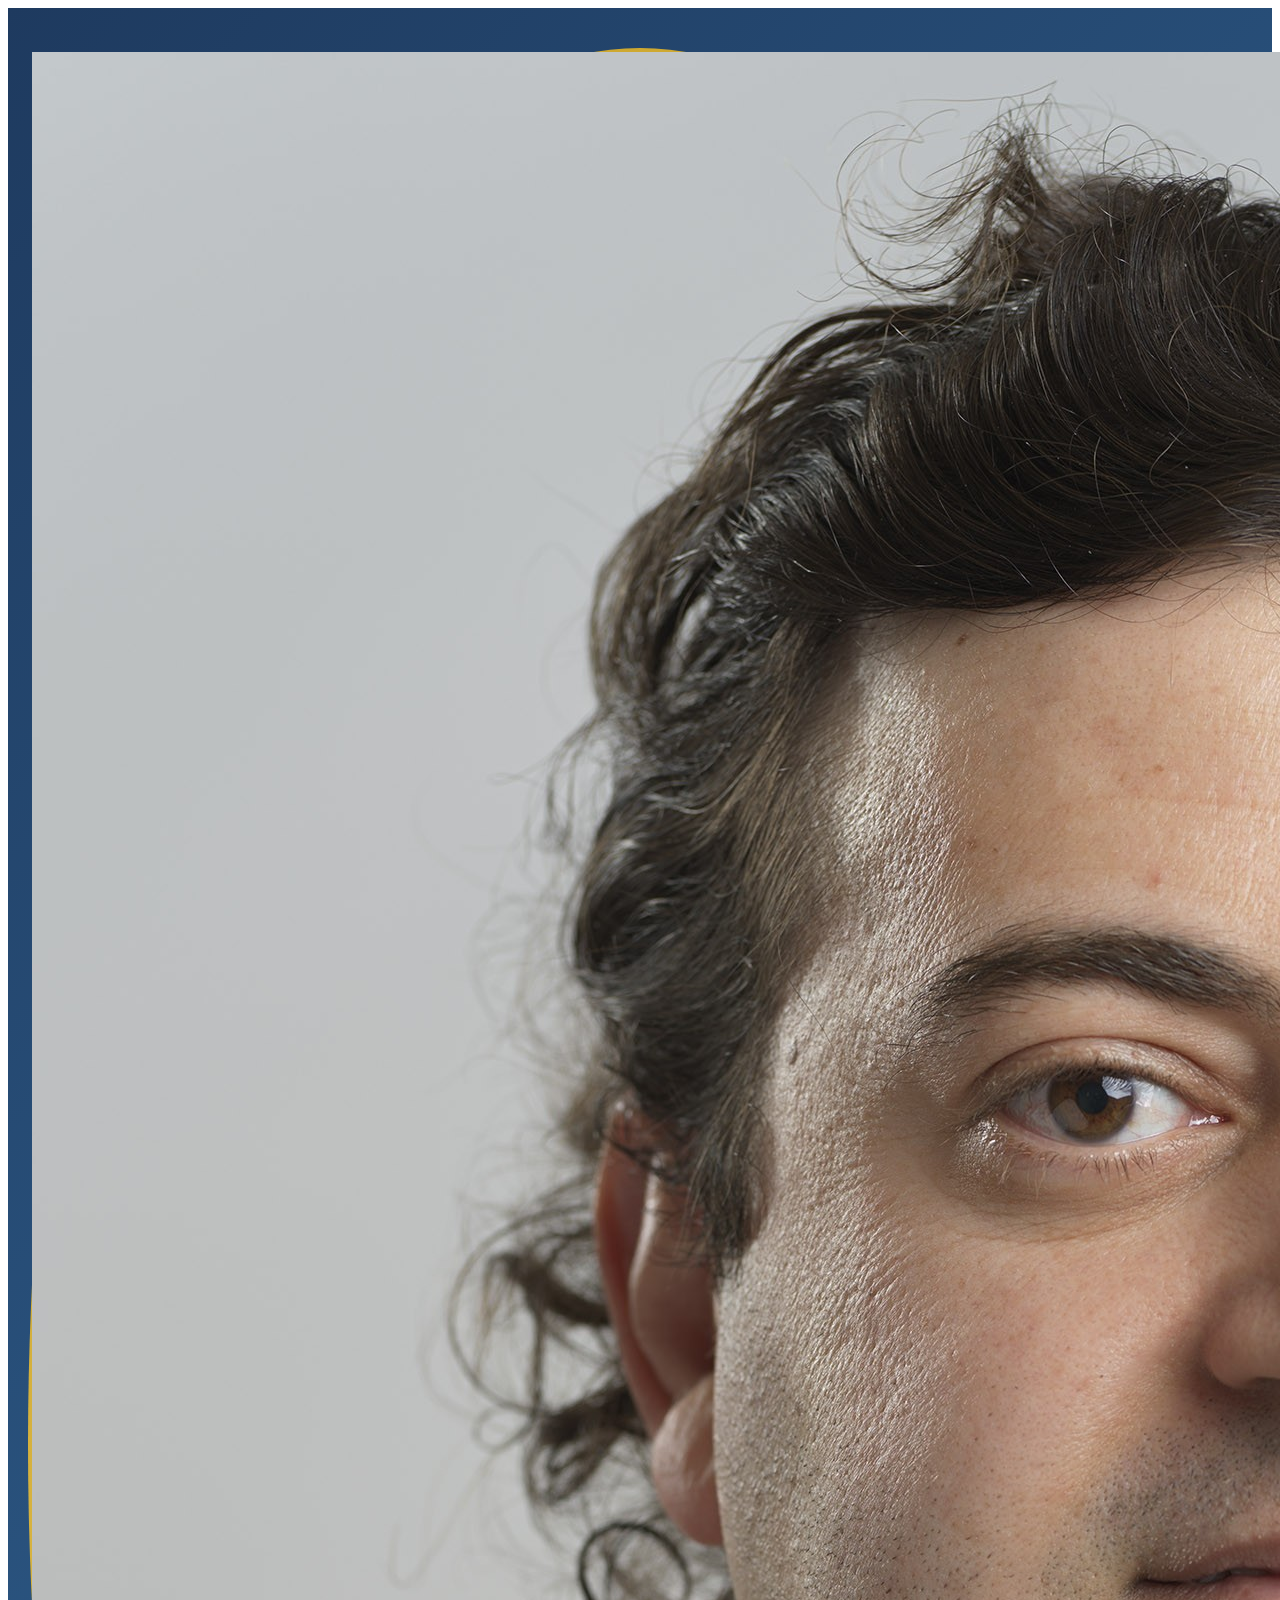
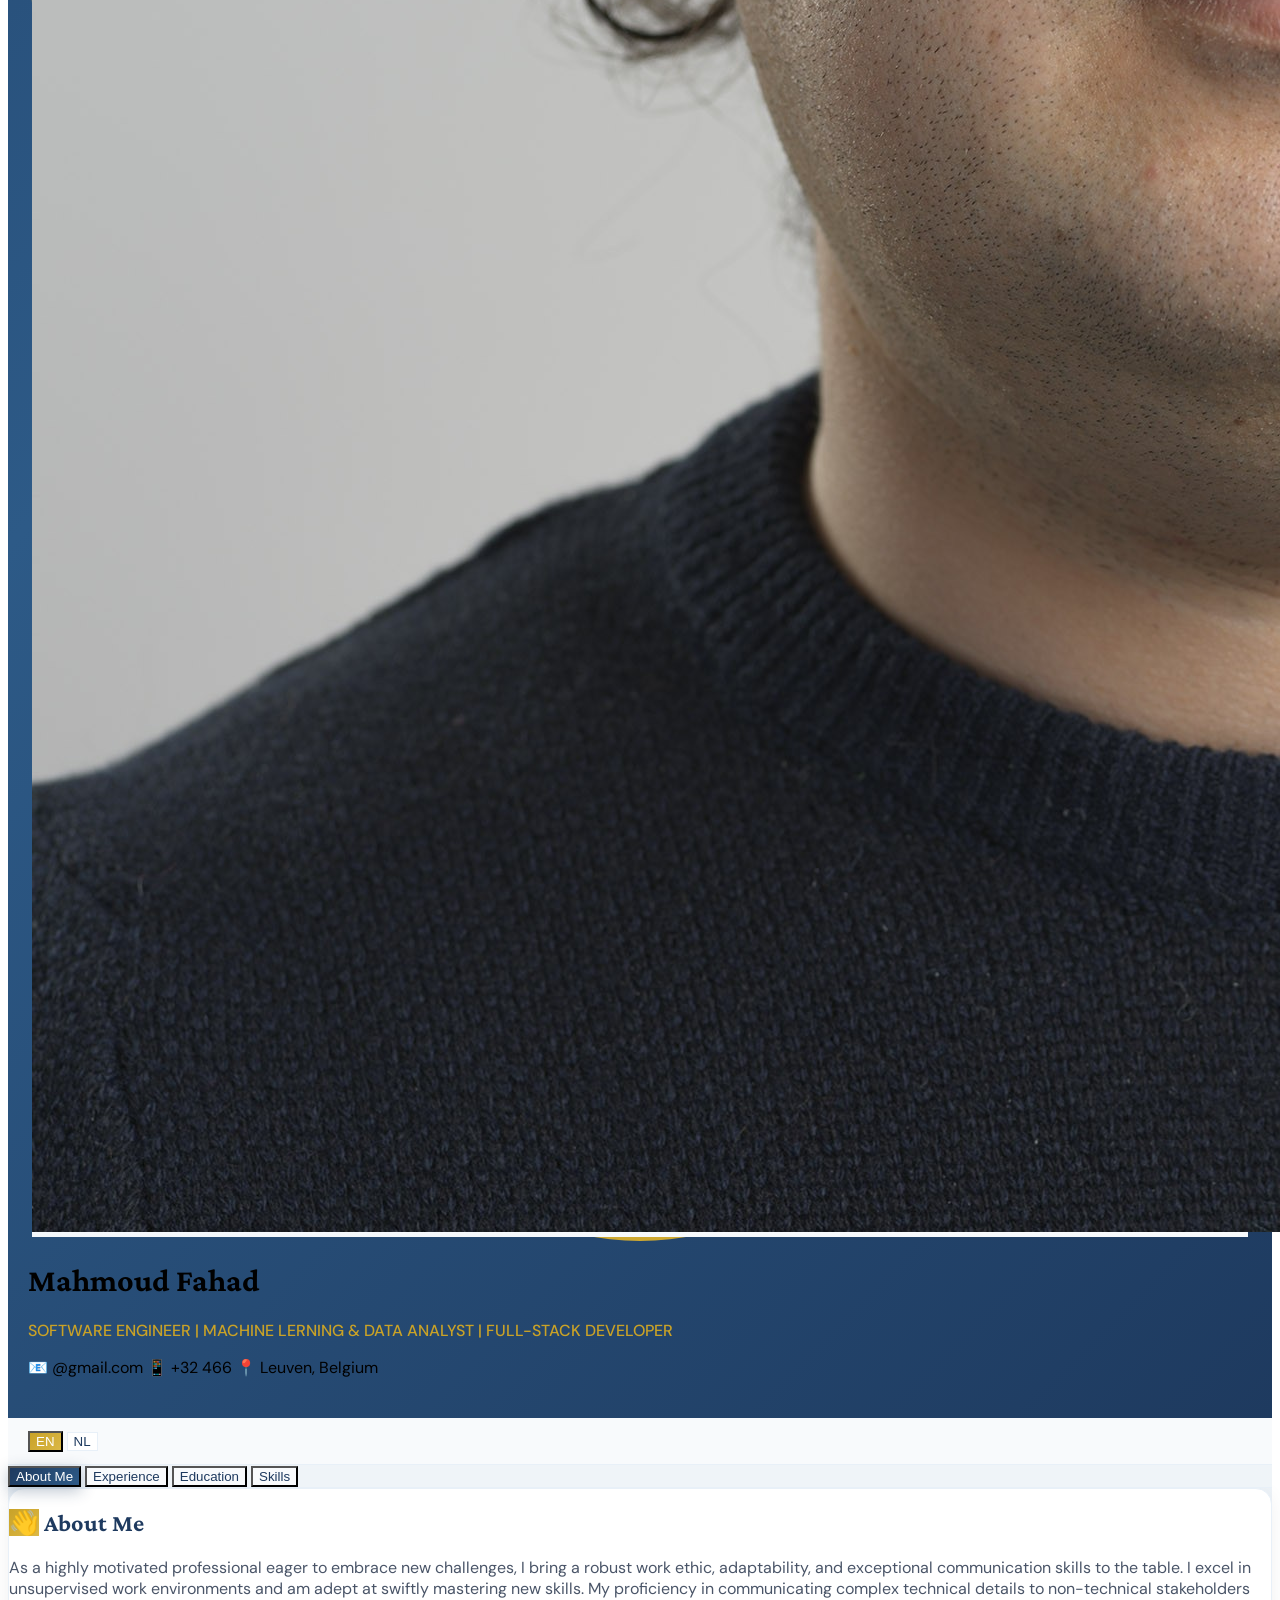
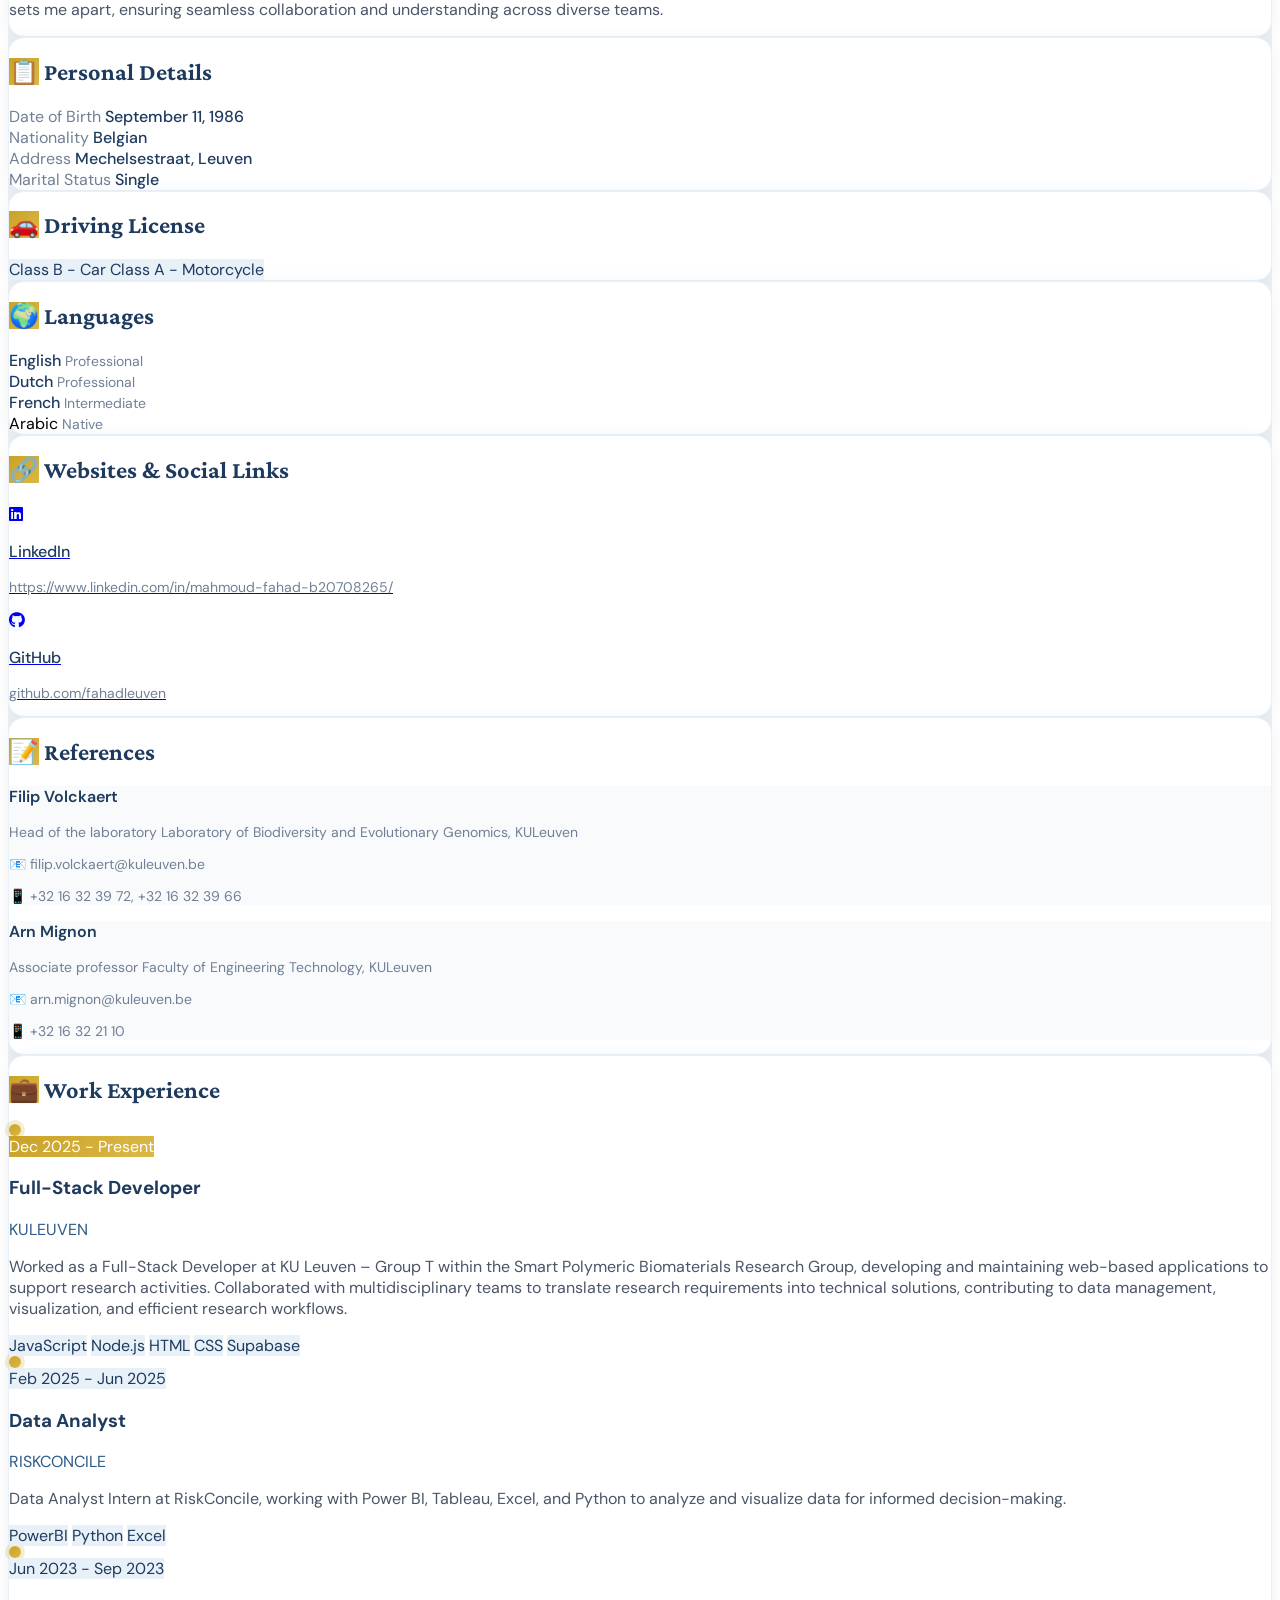
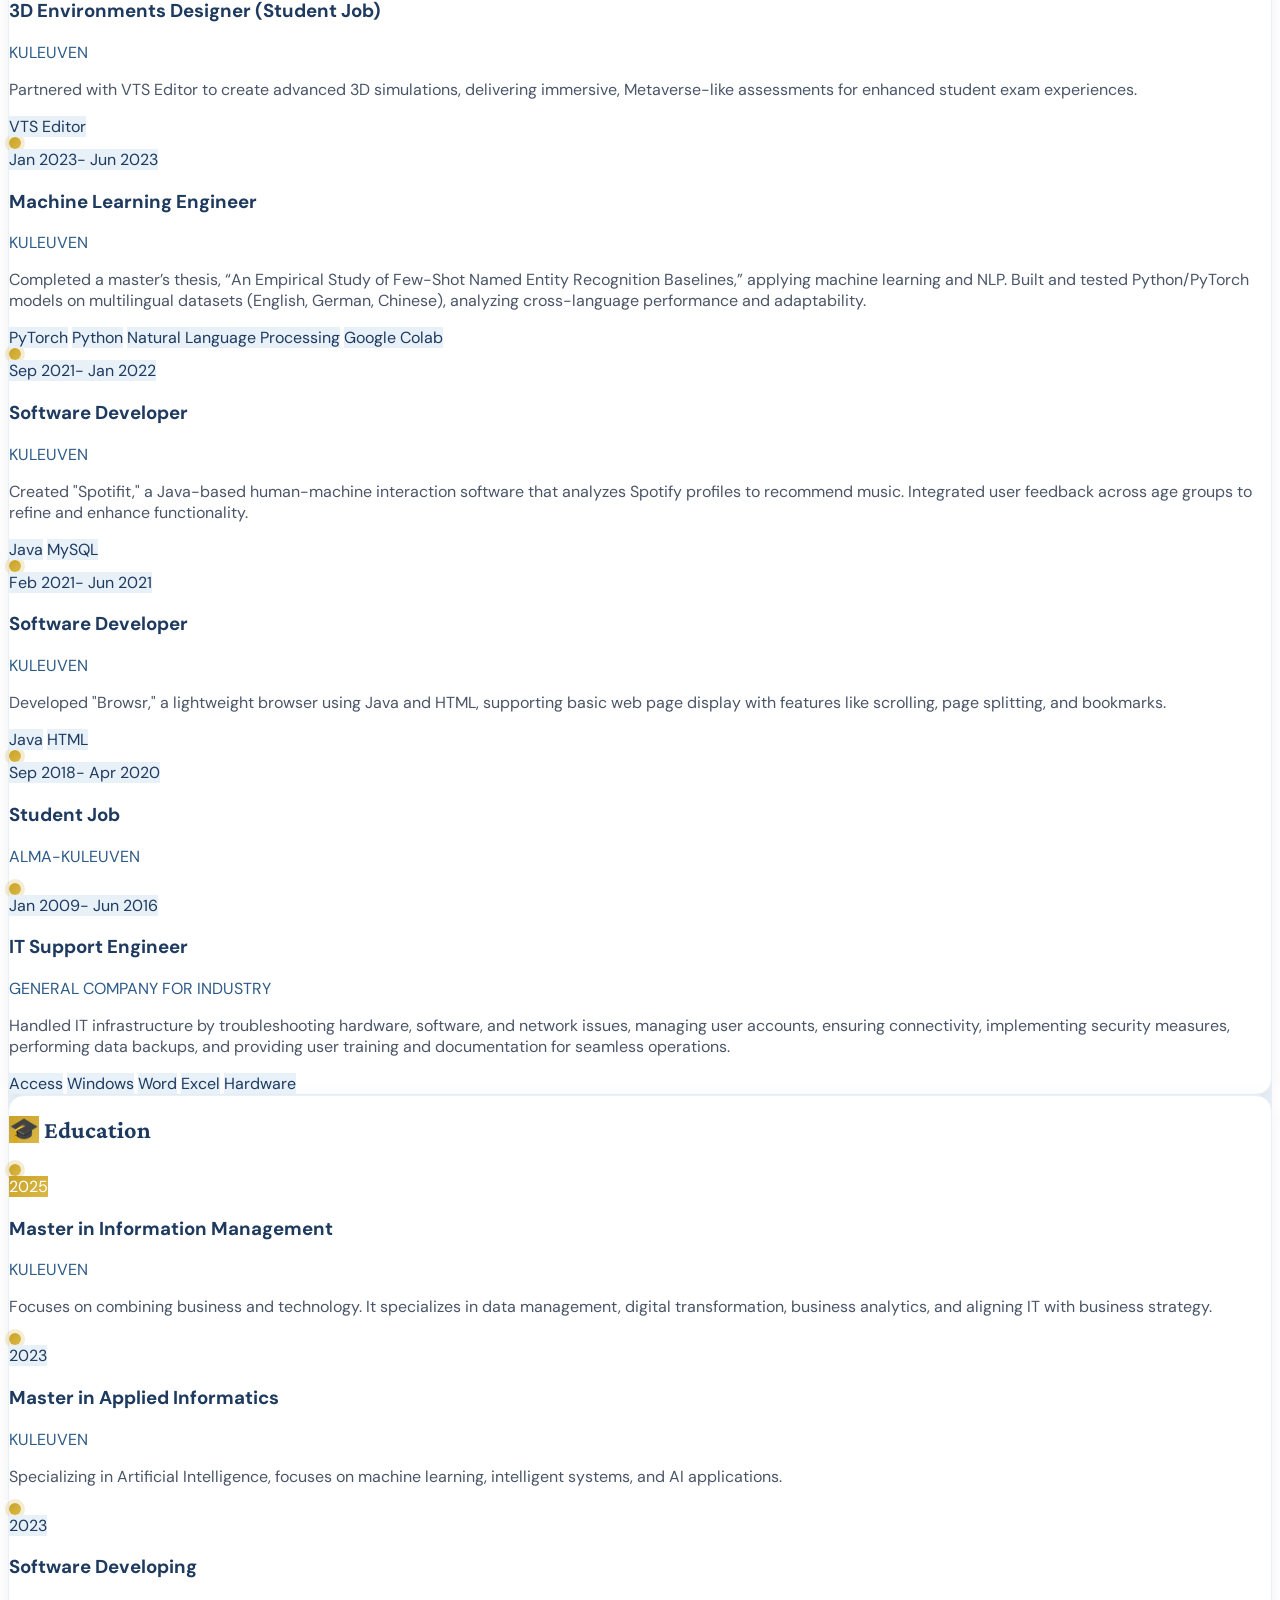
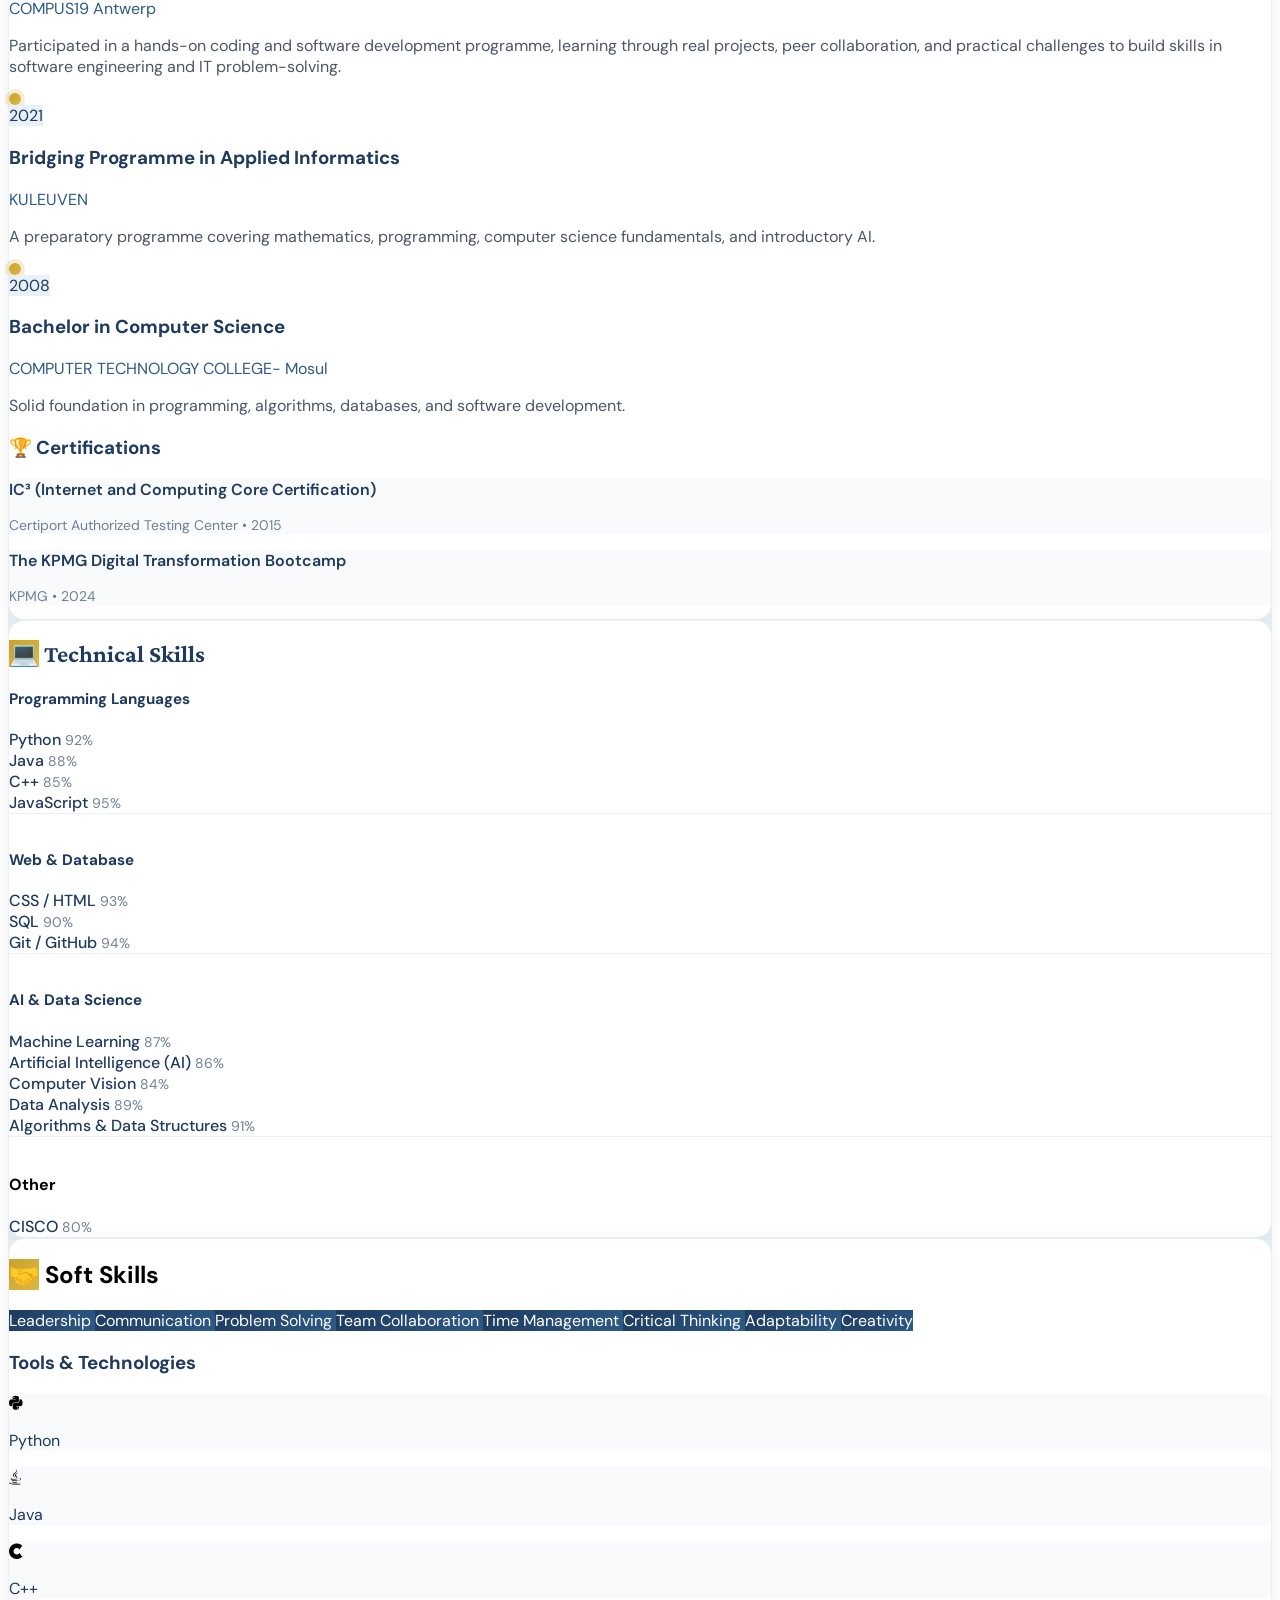
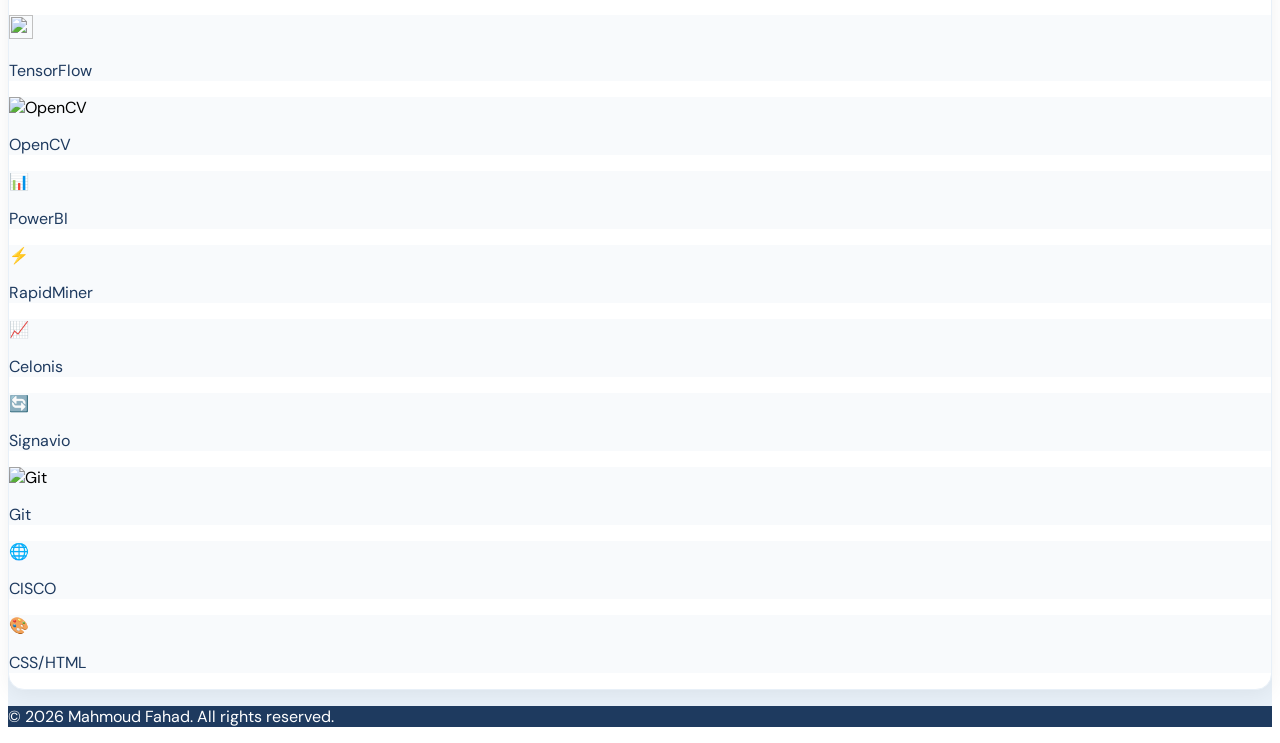
==== commit 819685b4: "Merge branch 'main' of https://github.com/fahadleuven/Mahmoud-Fahad-CV" ====
--- a/index.html
+++ b/index.html
@@ -29,7 +29,7 @@
       <p id="display-title" class="text-xl" style="color: #c9a227; font-weight: 500;">SOFTWARE ENGINEER | MACHINE LERNING & DATA
 ANALYST | FULL-STACK DEVELOPER</p>
       <div class="flex flex-wrap justify-center md:justify-start gap-4 mt-4">
-       <span class="flex items-center gap-2 text-white/80 text-sm"> <span>📧</span> fahadmahmoud86@gmail.com </span> <span class="flex items-center gap-2 text-white/80 text-sm"> <span>📱</span> +32 466 497 522 </span> <span class="flex items-center gap-2 text-white/80 text-sm"> <span>📍</span> Leuven, Belgium </span>
+       <span class="flex items-center gap-2 text-white/80 text-sm"> <span>📧</span> @gmail.com </span> <span class="flex items-center gap-2 text-white/80 text-sm"> <span>📱</span> +32 466  </span> <span class="flex items-center gap-2 text-white/80 text-sm"> <span>📍</span> Leuven, Belgium </span>
       </div>
      </div>
     </div>
@@ -731,4 +731,4 @@
   
   <script src="script.js"></script>
  
-</html>+</html>
